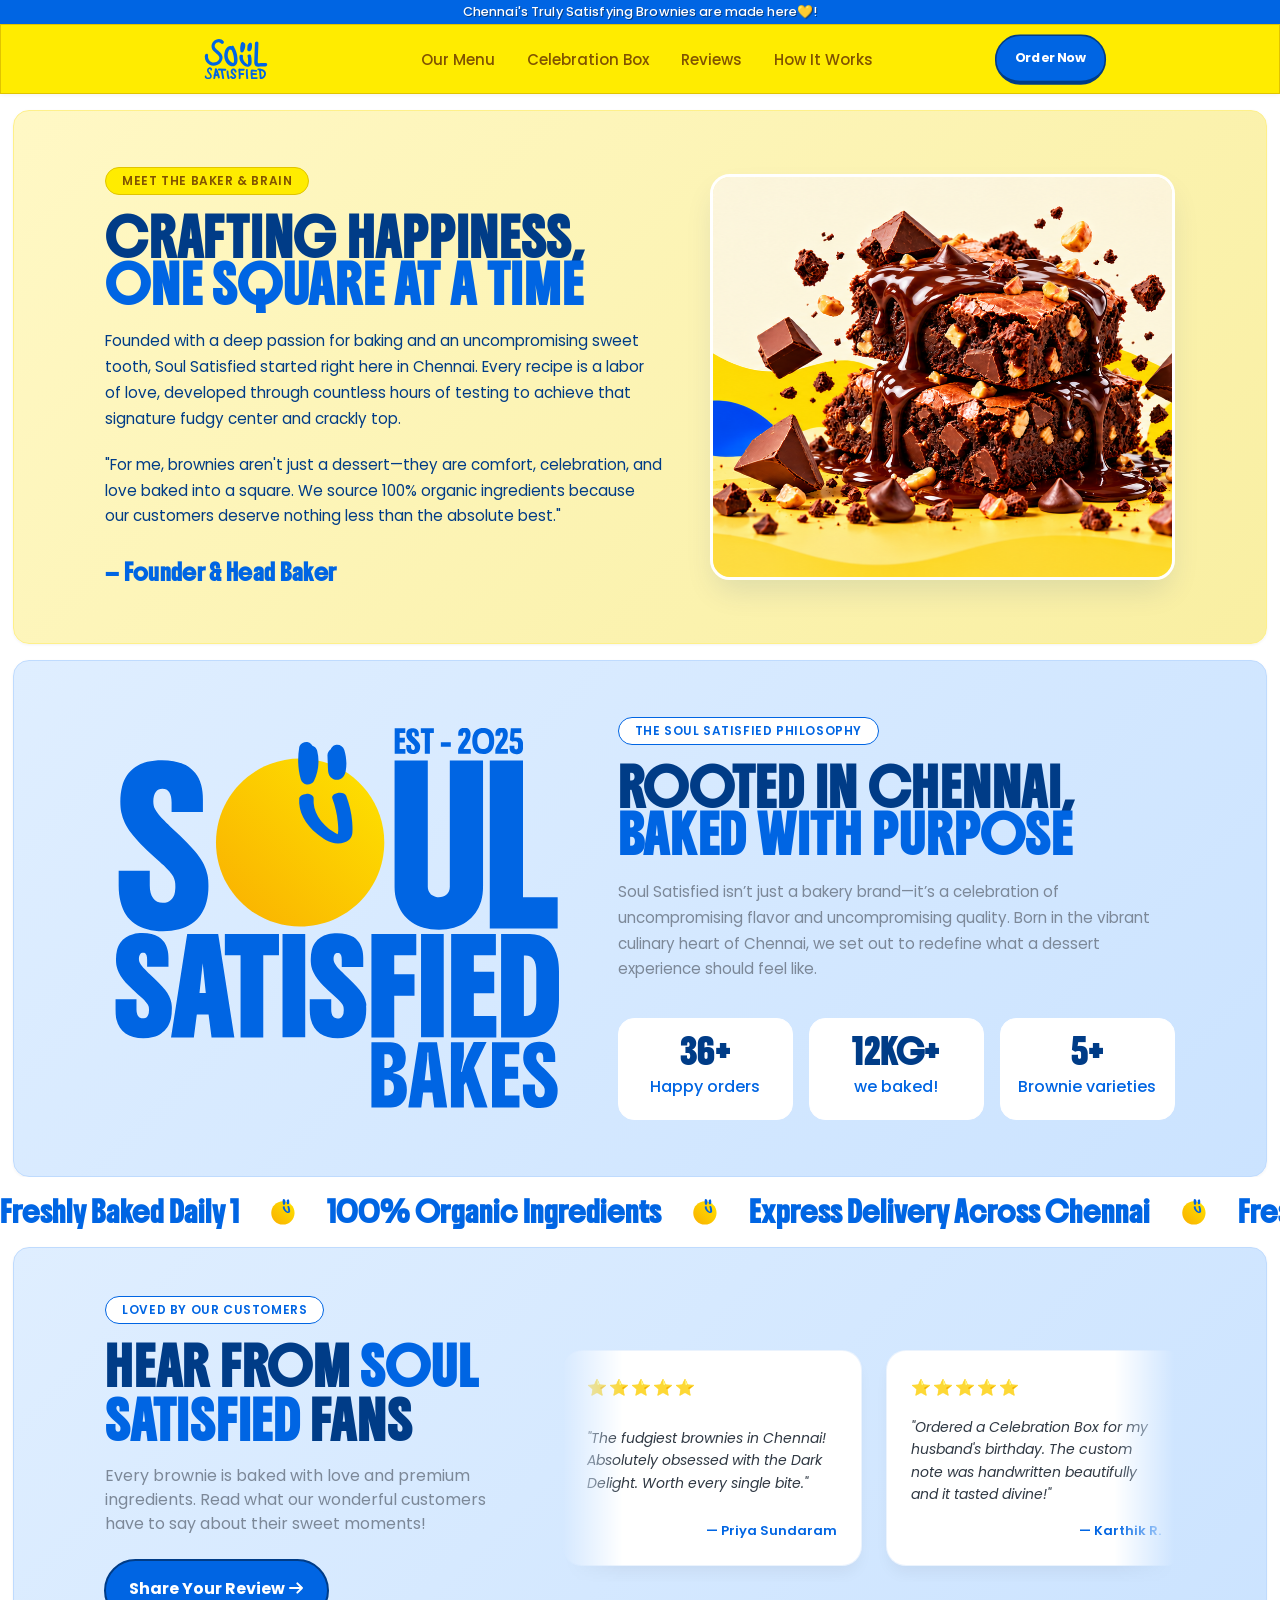
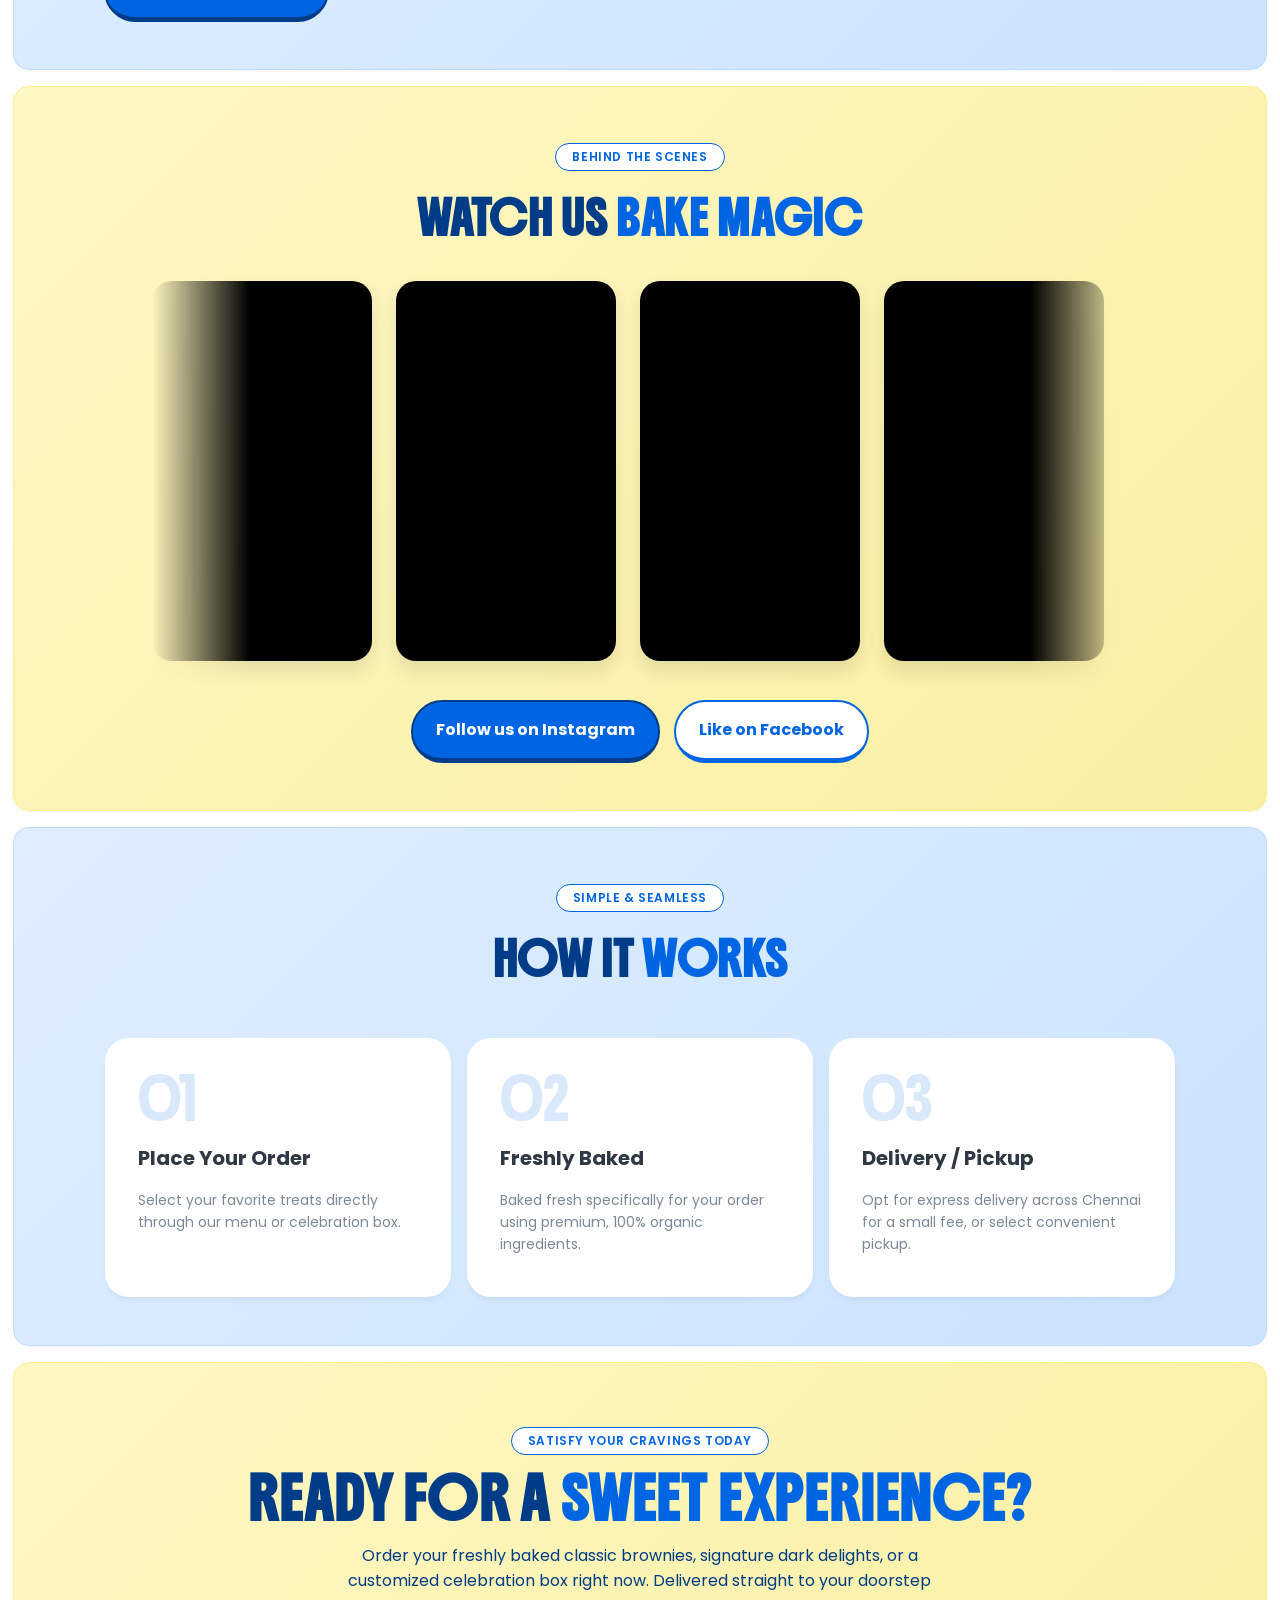
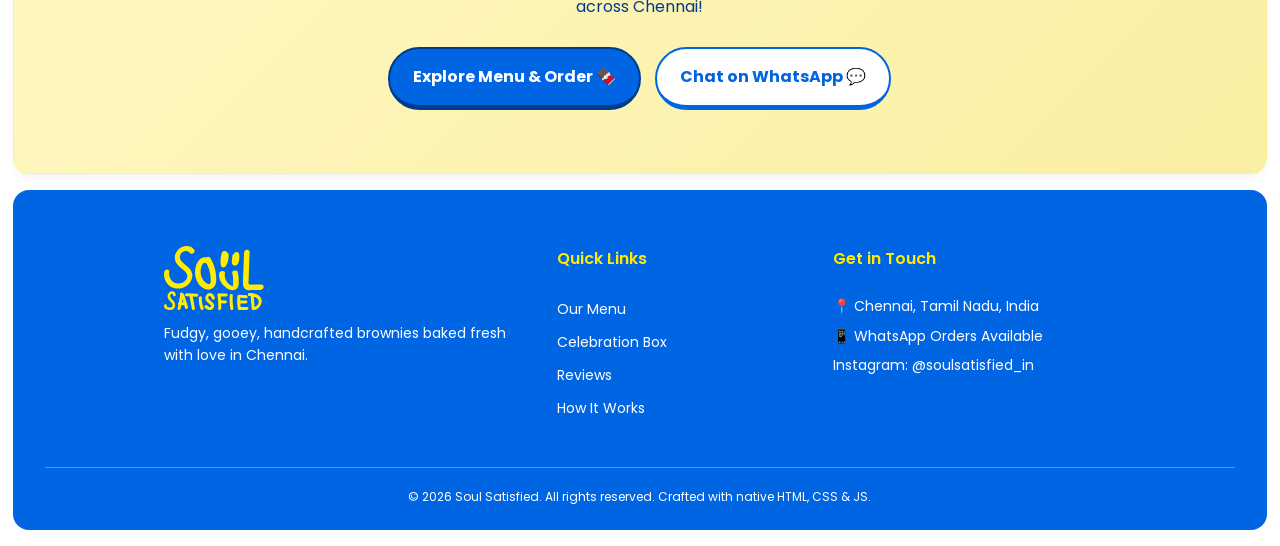
==== about.html @ 82ecdbed "Add files via upload" ====
<!DOCTYPE html>
<html lang="en">
<head>
    <meta charset="UTF-8">
    <meta name="viewport" content="width=device-width, initial-scale=1.0">
    <title>Soulsatisfied - Squares of Happiness</title>
    <!-- Google Fonts: Boldonse & Poppins -->
    <link rel="preconnect" href="https://fonts.googleapis.com">
    <link rel="preconnect" href="https://fonts.gstatic.com" crossorigin>
    <link href="https://fonts.googleapis.com/css2?family=Boldonse&family=Poppins:wght@400;500;600;700&display=swap" rel="stylesheet">
    <!-- Link to Separate CSS Stylesheet -->
    <link rel="stylesheet" href="styles/main.css">
</head>
<body>

    <!-- FIXED SHOUTOUT TOP BAR -->
    <div class="shoutout-bar">
        <p>Chennai's Truly Satisfying Brownies are made here💛!</p>
    </div>

    <!-- STICKY NAVBAR HEADER -->
    <header class="navbar-header">
        <!-- Logo Slot (Empty for your SVG code) -->
        <div class="nav-logo-slot">
            <svg width="183" height="49" viewBox="0 0 183 49" fill="none" xmlns="http://www.w3.org/2000/svg">
            <path d="M59.831 41.051C59.0086 40.2147 58.0761 39.2668 58.155 38.0372C58.1936 37.4443 58.4799 36.7563 59.172 36.6062C59.3163 36.5721 59.4665 36.5708 59.6114 36.6025C59.7564 36.6342 59.8923 36.698 60.009 36.7892C60.1197 36.8815 60.207 36.9986 60.2637 37.1309C60.3205 37.2631 60.3452 37.4069 60.3358 37.5504C60.3205 37.718 60.3559 37.8863 60.4373 38.0337C60.5188 38.1811 60.6426 38.3008 60.7929 38.3775C60.9644 38.4589 61.1539 38.4957 61.3435 38.4845C61.5332 38.4733 61.717 38.4144 61.8777 38.3135C62.0174 38.2268 62.1332 38.1068 62.2146 37.9643C62.296 37.8218 62.3405 37.6613 62.344 37.4974C62.3746 37.0253 62.2845 36.5533 62.0822 36.1254C61.88 35.6976 61.5721 35.3278 61.1875 35.0508C60.8176 34.8025 60.3934 34.6461 59.9504 34.5948C59.5074 34.5436 59.0586 34.5989 58.6415 34.7562C56.6498 35.4443 55.9008 37.5394 56.2074 39.1607C56.4644 40.5276 57.3657 41.4956 58.2376 42.4325C58.5276 42.7436 58.8269 43.0656 59.0949 43.395C59.4436 43.8214 59.9117 44.4783 59.9485 45.2249C59.9723 45.6878 59.8365 46.3521 59.3776 46.6888C58.6708 47.2158 57.496 46.9706 56.9325 46.8535C56.1982 46.6998 55.3299 46.3374 55.4346 45.4939C55.5153 44.8424 55.0454 44.5442 54.5736 44.5442C54.2942 44.5384 54.0225 44.636 53.811 44.8181C53.5994 45.0002 53.4631 45.254 53.4282 45.5305C53.3685 45.9857 53.4259 46.4487 53.5952 46.8757C53.7644 47.3028 54.0398 47.6798 54.3956 47.9715C55.1849 48.6339 56.2312 48.8279 57.0518 48.923C57.3521 48.9596 57.6542 48.9792 57.9568 48.9816C58.626 48.9935 59.2892 48.8546 59.8971 48.5754C60.7235 48.157 61.3622 47.4445 61.6868 46.579C62.2889 45.0254 61.8704 43.3529 60.4845 41.7445C60.288 41.5158 60.0659 41.2907 59.831 41.051Z" fill="#0065E3"/>
            <path d="M71.0396 44.3008C71.0626 44.2277 71.0767 44.1522 71.0818 44.0758C71.0974 43.9017 71.0686 43.7265 70.9979 43.5665C70.9273 43.4065 70.8173 43.267 70.678 43.1608L69.896 40.6887C69.7987 40.3813 69.7124 40.0647 69.6188 39.7445C69.1874 38.233 68.7413 36.6703 67.4913 35.7188C67.3809 35.6427 67.2552 35.5916 67.123 35.5691C66.9907 35.5467 66.8552 35.5534 66.7258 35.5888C66.3791 35.6683 66.0732 35.8706 65.8649 36.1579C65.7386 36.3286 65.6646 36.5322 65.6519 36.7439C65.6392 36.9556 65.6883 37.1665 65.7933 37.351L64.7121 43.1553C64.535 43.2561 64.3846 43.3975 64.2732 43.5677C64.1618 43.738 64.0926 43.9322 64.0714 44.1343C64.0588 44.2863 64.0796 44.4391 64.1322 44.5822C64.1848 44.7254 64.268 44.8554 64.3761 44.9632L63.8346 47.8618C63.8099 47.994 63.8154 48.1302 63.8507 48.26C63.886 48.3899 63.9501 48.5102 64.0384 48.612C64.1374 48.7303 64.2612 48.8257 64.401 48.8914C64.5408 48.9571 64.6933 48.9917 64.8479 48.9926H64.8681C65.1817 48.975 65.4795 48.8496 65.7107 48.6377C65.942 48.4258 66.0925 48.1406 66.1365 47.8306L66.623 45.2469H68.846L69.5086 47.3402C69.6739 47.8599 70.1493 48.2954 70.8413 48.0978C71.1856 47.9829 71.4764 47.7476 71.66 47.4354C71.7343 47.3224 71.7839 47.1951 71.8057 47.0618C71.8275 46.9284 71.821 46.792 71.7867 46.6614L71.0396 44.3008ZM68.1227 42.9577H67.0434L67.4454 40.804L67.5004 40.9869C67.5996 41.3078 67.6993 41.6262 67.7997 41.9421L68.1227 42.9577Z" fill="#0065E3"/>
            <path d="M78.6189 36.4251L70.7347 36.1104C70.4365 36.1065 70.1483 36.218 69.9307 36.4215C69.6729 36.6399 69.5049 36.9455 69.459 37.2797C69.3966 37.8927 69.8408 38.3776 70.4888 38.4014L72.921 38.4984L74.7567 48.2058C74.7816 48.3888 74.8624 48.5597 74.9882 48.6952C75.114 48.8308 75.2787 48.9244 75.4597 48.9634C75.5445 48.9833 75.6314 48.9931 75.7186 48.9926C76.082 48.988 76.4305 48.8476 76.6951 48.5992C76.8384 48.4685 76.9455 48.3032 77.006 48.1192C77.0664 47.9352 77.0782 47.7388 77.0402 47.5489L75.3478 38.5953L78.3766 38.7161C78.6746 38.7185 78.9623 38.6072 79.1806 38.405C79.4374 38.186 79.6046 37.8806 79.6505 37.5468C79.7111 36.9338 79.2687 36.4526 78.6189 36.4251Z" fill="#0065E3"/>
            <path d="M82.3269 39.5542C82.3434 38.9046 81.9194 38.4417 81.3154 38.4417H81.2897C80.9472 38.4603 80.6242 38.6066 80.3848 38.8515C80.1674 39.0501 80.0358 39.3249 80.0176 39.6183C79.9252 42.6306 80.4343 45.6311 81.5155 48.4455C81.566 48.5684 81.6448 48.6777 81.7456 48.7645C81.8464 48.8513 81.9663 48.9132 82.0956 48.9451C82.2048 48.9765 82.3179 48.9925 82.4315 48.9927C82.6497 48.9934 82.8642 48.9373 83.0538 48.8298C83.3235 48.6818 83.5303 48.4413 83.6359 48.153C83.7416 47.8648 83.7389 47.5481 83.6284 47.2616C82.6927 44.8021 82.2505 42.1835 82.3269 39.5542Z" fill="#0065E3"/>
            <path d="M89.2235 41.9715C89.0271 41.8104 88.8325 41.6512 88.6453 41.4884C87.3218 40.3465 86.9565 39.395 87.5274 38.5844C87.6262 38.4374 87.7769 38.3329 87.9496 38.2916C88.1061 38.2653 88.2663 38.2709 88.4206 38.308C88.5748 38.3451 88.72 38.413 88.8472 38.5075C89.4236 38.901 89.7228 39.6347 89.989 40.2825L90.0789 40.5003C90.1379 40.663 90.2452 40.8039 90.3865 40.9043C90.5279 41.0046 90.6966 41.0597 90.8701 41.062C91.0967 41.0569 91.319 40.9995 91.5196 40.8944C91.7202 40.7893 91.8938 40.6394 92.0266 40.4563C92.1542 40.2975 92.2367 40.1074 92.2655 39.9059C92.2942 39.7044 92.2681 39.4989 92.1899 39.3108C91.5658 37.8177 90.681 36.2568 88.8619 36.0171C88.4466 35.96 88.0242 35.9853 87.6188 36.0914C87.2133 36.1976 86.8329 36.3825 86.4994 36.6356C85.734 37.2208 85.2139 38.0686 85.04 39.0144C84.6913 40.8443 85.8404 42.2752 86.8647 43.1609C87.0721 43.3439 87.2869 43.5122 87.4962 43.6787C87.9003 43.9888 88.2841 44.3244 88.6453 44.6833C89.0712 45.1298 89.5411 45.7117 89.3795 46.2607C89.2712 46.6266 88.6765 46.7584 88.3075 46.709C87.5733 46.6102 87.0134 46.0283 86.5141 45.5141L86.3672 45.364C85.8716 44.8608 85.1594 45.0383 84.7151 45.4738C84.3076 45.8691 84.091 46.5223 84.583 47.0219C85.5357 47.9899 86.6701 48.9963 88.2121 48.9963C88.3995 48.9958 88.5867 48.9811 88.7719 48.9524C89.6912 48.8154 90.5215 48.3288 91.0885 47.5946C91.3437 47.2653 91.5273 46.8867 91.6278 46.4829C91.7283 46.079 91.7434 45.6588 91.6723 45.2488C91.4043 43.7611 90.3029 42.8516 89.2235 41.9715Z" fill="#0065E3"/>
            <path d="M100.443 41.5818L97.0582 41.5653C97.0013 40.5808 96.9205 39.6 96.8214 38.6466L100.847 38.6229C101.174 38.6108 101.484 38.4769 101.717 38.2477C101.946 38.041 102.089 37.7564 102.117 37.4499C102.133 37.3073 102.117 37.1631 102.073 37.0269C102.028 36.8906 101.954 36.7655 101.857 36.6599C101.759 36.5542 101.641 36.4705 101.508 36.4142C101.376 36.358 101.233 36.3305 101.089 36.3337L96.4121 36.3593C96.1275 36.019 95.5897 35.9531 95.0812 36.2001C94.8329 36.3086 94.6262 36.4938 94.4916 36.7284C94.3571 36.9631 94.3019 37.2346 94.3341 37.503C94.7903 40.9415 94.9591 44.4119 94.8389 47.8783C94.8169 48.5169 95.2501 48.9927 95.8504 48.9927H95.8742C96.2131 48.9724 96.5326 48.8284 96.7719 48.5883C96.9886 48.3871 97.12 48.1108 97.139 47.8161C97.1849 46.5041 97.1922 45.1738 97.161 43.8581L100.21 43.8727C100.532 43.8625 100.839 43.7319 101.069 43.5068C101.301 43.2988 101.447 43.0115 101.477 42.7016C101.494 42.5581 101.479 42.4126 101.435 42.2751C101.39 42.1376 101.316 42.0114 101.218 41.905C101.12 41.7987 101 41.7147 100.866 41.6589C100.732 41.6031 100.588 41.5768 100.443 41.5818Z" fill="#0065E3"/>
            <path d="M105.948 37.7535C106 37.0033 105.425 36.6446 104.829 36.6758C104.525 36.6825 104.235 36.8026 104.015 37.0123C103.796 37.222 103.664 37.5061 103.644 37.8084C103.404 41.2786 103.564 44.7649 104.124 48.1984C104.148 48.426 104.26 48.6355 104.435 48.7833C104.61 48.9312 104.836 49.0061 105.065 48.9926C105.189 48.9922 105.313 48.975 105.432 48.9413C106.007 48.784 106.534 48.2515 106.411 47.5452C105.88 44.3098 105.725 41.0243 105.948 37.7535Z" fill="#0065E3"/>
            <path d="M116.933 46.5864H116.909L112.052 46.6888C111.907 45.7739 111.8 44.837 111.736 43.9074L115.885 43.9953H115.905C116.218 43.9755 116.515 43.8474 116.744 43.633C116.973 43.4185 117.12 43.1312 117.159 42.8205C117.173 42.6778 117.157 42.5336 117.112 42.3975C117.066 42.2614 116.992 42.1364 116.895 42.0309C116.797 41.9254 116.678 41.8417 116.546 41.7854C116.414 41.7291 116.271 41.7015 116.127 41.7043L111.652 41.6091C111.652 40.9504 111.668 40.2916 111.705 39.6493L116.057 40.0336C116.206 40.0387 116.353 40.0143 116.492 39.9619C116.631 39.9094 116.757 39.8299 116.865 39.728C117.129 39.5107 117.298 39.1998 117.337 38.8607C117.373 38.2312 116.981 37.803 116.312 37.7444L111.018 37.276C110.793 37.2656 110.571 37.33 110.387 37.459C110.143 37.5224 109.924 37.6605 109.763 37.8537C109.601 38.047 109.504 38.2858 109.486 38.5368C109.186 41.7541 109.327 44.9972 109.906 48.1765C109.942 48.4099 110.066 48.6209 110.252 48.7664C110.439 48.9119 110.674 48.9811 110.91 48.9597C111.001 48.986 111.096 48.9995 111.191 48.9999H111.211L116.678 48.8847C117.009 48.8679 117.323 48.729 117.557 48.4949C117.782 48.2917 117.921 48.0112 117.946 47.7099C117.962 47.568 117.948 47.4244 117.904 47.2884C117.861 47.1525 117.789 47.0273 117.693 46.9211C117.597 46.8149 117.48 46.7302 117.349 46.6725C117.218 46.6148 117.076 46.5854 116.933 46.5864Z" fill="#0065E3"/>
            <path d="M127.796 40.513C127.04 38.2586 125.105 36.9155 121.709 36.2897C121.57 36.1221 121.385 35.9983 121.176 35.9334C120.968 35.8684 120.745 35.8651 120.534 35.9237C120.428 35.9556 120.326 36.0011 120.232 36.0591C119.796 36.0061 119.328 35.9585 118.807 35.9127C118.666 35.9055 118.526 35.9262 118.393 35.9736C118.26 36.0211 118.138 36.0943 118.034 36.189C117.759 36.4128 117.578 36.7315 117.528 37.082C117.456 37.7865 117.99 38.1525 118.552 38.2019C118.91 38.2348 119.286 38.2678 119.664 38.308L120.459 48.1619C120.471 48.2924 120.513 48.4185 120.582 48.5297C120.652 48.641 120.747 48.7344 120.859 48.8023C121.046 48.9224 121.265 48.986 121.487 48.9853C121.591 48.9861 121.695 48.9719 121.795 48.9432C121.844 48.9289 121.892 48.9112 121.939 48.8901C122.138 48.9351 122.345 48.9351 122.544 48.8901C123.463 48.6945 124.333 48.3158 125.101 47.7769C125.87 47.2379 126.521 46.5498 127.016 45.7537C128.072 44.0886 128.354 42.1709 127.796 40.513ZM125.364 44.2917C124.793 45.3676 123.827 46.1815 122.667 46.5626L122.034 38.7124C123.809 39.1717 124.942 39.9933 125.494 41.1974C125.714 41.6881 125.817 42.2229 125.794 42.7598C125.771 43.2967 125.624 43.821 125.364 44.2917Z" fill="#0065E3"/>
            <path d="M72.1977 16.4503C70.988 15.2536 69.6003 14.2545 68.3282 13.1255C67.7018 12.5831 67.1221 11.9894 66.5953 11.3505C66.2297 10.8579 65.9258 10.3227 65.6903 9.75667C65.1194 7.92681 65.9216 5.73097 67.7095 4.53972C68.5872 3.93975 69.6638 3.70199 70.7136 3.87633C71.7633 4.05068 72.7044 4.62357 73.3395 5.47479C73.9269 6.26529 75.3257 6.1189 76.093 5.41623C76.4816 5.08258 76.7269 4.61305 76.7785 4.10442C76.83 3.59579 76.6839 3.08682 76.3702 2.68241C73.4772 -1.21338 67.1368 -0.761398 63.7041 3.36129C60.534 7.17107 61.3178 11.7549 64.1061 14.7577C65.2075 15.9489 66.5274 16.9279 67.7683 17.9746C69.0092 19.0213 70.1987 20.0954 70.8136 21.4093C71.0931 21.9456 71.2266 22.5456 71.201 23.1495C71.19 24.165 70.7604 25.1898 70.1198 26.048C68.7173 27.9254 66.3769 28.736 64.2457 28.6958C59.7593 28.6098 56.7195 24.2529 57.4537 19.9252C57.6373 18.8804 56.7066 18.0112 55.7062 18.0332C54.5956 18.0569 53.742 18.9591 53.5658 20.0076C52.7636 24.7652 55.2307 29.4625 59.2912 31.4497C63.6968 33.6071 69.938 32.5202 73.2826 27.9291C74.7805 25.876 75.4689 23.2318 74.9163 20.9609C74.474 19.1805 73.4552 17.6965 72.1977 16.4503Z" fill="#0065E3"/>
            <path d="M88.9189 9.31018C88.7675 9.05678 88.5633 8.83876 88.3201 8.67088C88.0768 8.503 87.8002 8.38918 87.509 8.33713C87.2178 8.28508 86.9188 8.296 86.6322 8.36917C86.3456 8.44234 86.0781 8.57604 85.8478 8.76122C84.3977 8.37146 82.7382 8.71364 81.3156 9.78594C79.5111 11.1437 78.4354 13.3231 77.8278 15.3652C76.6677 19.2079 76.9265 23.2062 78.4777 26.5841C79.9756 29.8449 83.1035 33.2192 87.0777 33.3546C89.5302 33.4388 91.7348 31.8907 92.7003 29.5558C93.5576 27.4917 93.3906 25.1641 93.2694 23.0946C92.991 18.2107 91.4957 13.4731 88.9189 9.31018ZM88.4508 28.9044C87.7716 29.5522 86.4316 28.8111 85.8699 28.4689C84.8547 27.8276 83.9804 26.9879 83.2999 26.0004C81.9393 23.9961 81.2705 21.6047 81.3945 19.1878C81.4583 17.7158 81.7931 16.2681 82.3821 14.9169C82.6501 14.2984 82.9971 13.561 83.5514 13.1181C83.7073 12.9751 83.8966 12.8732 84.1021 12.8217C84.1737 12.8071 84.4087 12.8949 84.2857 12.7833C84.5188 12.9962 84.7959 13.1558 85.0975 13.2506C85.3991 13.3454 85.7179 13.3733 86.0314 13.3322C87.1919 15.5299 88.0284 17.8829 88.515 20.3187C88.8261 21.8438 89.006 23.3926 89.0529 24.9482C89.0768 25.9363 89.3411 28.0553 88.4508 28.9044Z" fill="#0065E3"/>
            <path d="M127.734 29.3619L123.042 29.4369C121.689 29.457 120.066 29.7205 118.767 29.4827C118.056 29.3527 118.053 28.5677 118.033 27.8687C118.007 26.5677 118.126 25.2264 118.174 23.9162L118.864 5.02466C118.906 3.881 118.152 2.91849 116.944 2.9441C115.843 2.96789 114.631 3.96517 114.589 5.11433C114.329 12.2508 114.071 19.3873 113.814 26.5238C113.71 29.3729 113.814 32.7453 116.995 33.5669C118.537 33.9622 120.375 33.7225 121.999 33.6968L127.303 33.6127C130.052 33.5706 130.487 29.3125 127.734 29.3619Z" fill="#0065E3"/>
            <path d="M109.726 19.6818C109.306 18.035 105.113 18.8273 105.532 20.4669C106.118 22.731 106.378 25.0667 106.304 27.4039C106.268 28.478 106.266 29.5997 105.983 30.6702C105.983 30.6995 105.88 30.8843 105.816 31.016C105.537 30.8331 105.102 30.6501 104.852 30.4671C100.95 27.8229 99.2737 24.0991 100.032 20.3607C100.177 19.6507 99.1324 19.0688 98.0292 19.0908C96.8121 19.1164 95.9016 19.7386 95.7566 20.4522C94.993 24.2144 96.4542 28.0315 99.8116 30.9685C101.455 32.4067 104.138 34.6904 107.654 33.4113C109.335 32.8002 110.018 31.662 110.258 30.5805C110.499 29.4991 110.543 28.3938 110.58 27.3142C110.658 24.7427 110.37 22.1731 109.726 19.6818ZM105.733 31.1752V31.1862C105.671 31.1917 105.678 31.1807 105.733 31.1752Z" fill="#0065E3"/>
            <path d="M106.791 5.97065C106.94 5.63346 107.164 5.3339 107.445 5.0939C107.725 4.85391 108.056 4.67955 108.413 4.58361C109.605 4.32011 110.638 4.93129 110.855 6.06764C111.094 7.3666 111.136 8.69407 110.98 10.0055C110.878 10.7737 110.72 11.5333 110.506 12.2782C110.324 13.0442 109.918 13.7391 109.339 14.2746C108.237 15.2572 106.615 15.1694 105.794 14.1977C105.177 13.4658 105.218 12.5143 105.3 11.5572C105.414 10.28 105.527 8.99908 105.638 7.71452C105.699 7.03747 106.174 6.36956 106.791 5.97065Z" fill="#0065E3"/>
            <path d="M97.5537 5.31191C97.6951 4.81785 98.2439 4.28353 98.69 4.04016C99.1801 3.77483 99.8667 3.66137 100.359 3.82606C100.619 3.90269 100.858 4.03742 101.059 4.22005C101.259 4.40267 101.415 4.62838 101.515 4.88006C101.839 4.97232 102.128 5.15754 102.347 5.41264C102.567 5.66774 102.705 5.98145 102.747 6.31468C103.114 9.3669 102.371 12.4832 100.693 15.3176C100.245 16.0752 99.1985 16.4357 98.444 16.3314C98.0491 16.2853 97.6802 16.1115 97.3937 15.8365C97.1073 15.5615 96.9191 15.2006 96.858 14.8089C96.3606 11.7 96.6396 8.48856 97.5537 5.31191Z" fill="#0065E3"/>
            </svg>

        </div>

        <!-- Nav Links -->
        <nav class="nav-links">
            <a href="#products">Our Menu</a>
            <a href="#celebration">Celebration Box</a>
            <a href="#reviews">Reviews</a>
            <a href="#process">How It Works</a>
        </nav>

        <!-- Nav CTA Button -->
        <div class="nav-action">
            <a href="#products" class="btn-primary nav-cta-btn">
                Order Now
            </a>
        </div>
    </header>

    <!-- OUTER CONTAINER 100% WIDTH -->
    <div class="page-container">

        <!-- <div class="dummy-section">

        </div> -->

        <!-- FOUNDER SECTION -->
        <section class="founder-section">
            <div class="founder-container">
                
                <!-- Left Column: Founder Description & Story -->
                <div class="founder-content">
                    <div class="badge-yellow">
                        MEET THE BAKER & BRAIN
                    </div>
                    <h2 class="founder-title">
                        CRAFTING HAPPINESS, <span>ONE SQUARE AT A TIME</span>
                    </h2>
                    <p class="founder-text">
                        Founded with a deep passion for baking and an uncompromising sweet tooth, Soul Satisfied started right here in Chennai. Every recipe is a labor of love, developed through countless hours of testing to achieve that signature fudgy center and crackly top.
                    </p>
                    <p class="founder-text">
                        "For me, brownies aren't just a dessert—they are comfort, celebration, and love baked into a square. We source 100% organic ingredients because our customers deserve nothing less than the absolute best."
                    </p>
                    <div class="founder-signature">
                        <h4>— Founder & Head Baker</h4>
                    </div>
                </div>

                <!-- Right Column: Founder Image Slot -->
                <div class="founder-image-wrapper">
                    <img src="./assets/slide1.png" alt="Founder of Soul Satisfied" class="founder-img">
                </div>

            </div>
        </section>


        <!-- ABOUT THE BRAND SECTION -->
        <section class="brand-story-section">
            <div class="brand-story-container">
                
                <!-- Left Column: Custom SVG Image Slot -->
                <div class="brand-image-slot">
                    <svg width="934" height="800" viewBox="0 0 934 800" fill="none" xmlns="http://www.w3.org/2000/svg">
                    <g clip-path="url(#clip0_267_270)">
                    <path d="M389.031 417.918C486.868 417.918 566.181 338.741 566.181 241.071C566.181 143.401 486.868 64.2236 389.031 64.2236C291.194 64.2236 211.881 143.401 211.881 241.071C211.881 338.741 291.194 417.918 389.031 417.918Z" fill="url(#paint0_linear_267_270)"/>
                    <path d="M485.997 142.874C481.568 131.239 452.432 136.824 456.861 148.458C462.921 164.747 466.883 181.036 468.282 197.789C468.981 205.468 469.914 213.38 468.748 221.059C468.748 221.292 468.282 222.688 467.816 223.618C465.718 222.222 462.455 221.059 460.59 219.663C430.521 200.814 415.37 174.287 417.468 147.76C417.934 142.641 410.009 138.453 402.084 138.685C393.459 138.918 387.632 143.339 387.166 148.458C385.068 175.218 398.821 202.443 425.16 223.153C437.98 233.392 459.191 249.68 482.967 240.605C494.388 236.184 498.351 228.272 499.05 220.361C499.749 212.682 499.05 204.77 498.584 197.091C497.185 178.941 492.757 160.791 485.997 142.874ZM467.816 224.782C467.583 224.782 467.583 224.782 467.816 224.782C467.35 224.782 467.35 224.782 467.816 224.782Z" fill="#0065E3"/>
                    <path d="M453.131 45.3753C454.763 40.7214 458.492 36.533 463.387 35.6022C471.545 33.7406 479.47 38.1618 482.034 46.0734C484.831 55.1484 486.23 64.6889 486.463 73.9966C486.463 79.3486 485.997 84.7005 485.065 90.0525C484.365 95.4044 482.501 100.291 478.538 104.247C471.545 111.228 459.891 110.529 453.364 103.781C448.236 98.6621 447.77 91.914 447.537 84.9332C447.304 75.8582 446.837 66.7831 446.604 57.7081C446.371 53.0542 449.168 48.1676 453.131 45.3753Z" fill="#0065E3"/>
                    <path d="M387.166 40.7214C387.632 37.231 391.128 33.5079 394.159 31.6464C397.422 29.7848 402.084 28.8541 405.813 30.0175C410.242 31.4137 413.272 34.206 414.904 37.4637C419.566 38.8599 423.528 42.583 424.927 47.7022C430.288 69.3427 427.724 91.6813 418.167 111.693C415.603 117.045 408.61 119.605 403.016 118.906C397.189 118.208 392.061 113.787 390.429 107.97C384.136 86.0967 383.436 63.2927 387.166 40.7214Z" fill="#0065E3"/>
                    <path d="M118.411 177.545V156.835C118.411 137.755 111.884 127.981 99.0641 127.981C93.2367 127.981 88.3418 130.308 85.0785 134.73C81.8152 139.383 79.9505 145.899 79.9505 154.276C79.9505 156.835 80.1836 159.628 80.6498 162.653C81.116 165.678 82.2814 168.703 84.3792 172.193C86.0109 175.218 88.3418 178.709 91.6051 182.664C94.8684 186.62 98.831 191.041 103.493 195.463C105.824 198.022 108.621 200.815 111.418 203.374C114.215 206.399 117.478 209.424 120.975 212.682C131.697 222.455 141.487 231.763 150.577 241.07C159.668 250.378 166.894 258.522 172.721 265.736C178.548 273.182 182.977 280.396 186.474 287.376C189.737 294.357 192.301 301.338 193.933 308.784C194.632 312.507 195.331 316.463 195.564 320.419C195.797 324.375 196.03 328.563 196.03 332.984C196.03 344.852 194.632 355.788 192.068 365.794C189.504 375.8 185.541 384.642 180.18 392.554C175.285 400 168.759 406.516 160.6 411.867C152.675 417.219 143.818 421.175 134.261 423.502C123.772 426.294 112.35 427.691 100.463 427.691C75.9879 427.691 56.1751 422.339 41.0241 411.867C25.8731 401.629 15.8502 386.271 10.9552 365.794C8.39123 355.788 6.99268 344.619 6.99268 331.588V300.407H72.4916V331.821C72.4916 343.223 74.8225 352.298 79.7174 358.581C84.1462 364.863 90.9058 368.121 99.9964 368.121C103.26 368.121 106.29 367.656 109.32 366.725C112.35 365.794 114.681 364.398 116.779 362.304C118.644 360.442 120.275 358.348 121.907 355.556C123.539 352.996 124.704 349.506 125.403 345.55C125.637 343.688 125.87 341.827 126.103 339.732C126.336 337.638 126.336 335.544 126.336 333.45C126.336 329.261 126.103 325.771 125.403 322.513C124.704 319.488 123.539 316.23 121.907 312.507C119.809 309.017 117.245 305.294 113.749 301.571C110.252 297.848 106.29 293.659 101.628 289.005C99.064 286.678 96.2669 284.119 93.2367 281.326C90.2066 278.534 86.9433 275.509 83.2138 272.484C72.0254 262.478 62.4686 253.636 54.3104 245.259C46.1521 237.115 39.1594 228.97 33.3321 221.292C27.5048 213.845 23.076 206.399 19.8127 199.418C16.5495 192.438 14.2185 185.224 12.5869 177.778C11.8876 174.287 11.1883 170.564 10.9552 166.609C10.7221 162.653 10.4891 158.697 10.4891 154.509C10.4891 143.572 11.6545 133.566 13.9854 124.026C16.3164 114.718 19.8127 106.341 24.9408 99.1275C34.7306 85.1659 48.7162 75.8581 67.1304 71.2043C76.221 68.8773 86.7102 67.7139 98.3648 67.7139C120.509 67.7139 138.923 72.135 153.141 80.9774C157.803 84.0024 162.931 88.6563 168.292 94.939C173.654 101.222 177.849 109.831 180.879 120.768C183.21 129.61 184.376 139.616 184.376 150.553V176.614H118.411V177.545Z" fill="#0065E3"/>
                    <path d="M587.858 334.613V68.4119H657.786V334.38C657.786 339.5 659.417 343.921 662.448 347.644C663.613 349.506 665.245 350.902 667.11 352.298C668.974 353.694 671.305 354.625 673.869 355.09C676.2 355.788 678.531 356.254 681.095 356.254C687.389 356.254 692.75 354.392 697.411 350.436C701.84 346.481 704.171 341.129 704.171 334.148V68.4119H774.099V334.38C774.099 356.486 768.738 374.869 758.015 389.529C752.421 396.975 746.128 403.258 738.669 408.377C731.443 413.496 722.818 417.452 712.795 420.477C703.239 423.269 692.75 424.666 681.328 424.666C669.207 424.666 658.485 423.269 649.161 420.477C639.838 417.685 631.446 413.729 623.987 408.842C608.603 398.371 598.114 383.711 592.52 364.863C589.257 355.556 587.858 345.317 587.858 334.613Z" fill="#0065E3"/>
                    <path d="M788.317 421.873V68.4119H858.245V356.486H931.203V421.873H788.317Z" fill="#0065E3"/>
                    <path d="M118.877 585.69C118.644 583.363 118.411 580.803 117.945 578.243C117.012 573.589 115.381 569.168 113.283 564.747C111.185 560.326 108.388 555.905 104.658 551.251C101.162 546.83 96.7332 541.943 91.139 536.359C85.7779 530.774 79.7175 524.957 73.1909 519.139C71.0931 517.278 69.2284 515.649 67.5967 513.555C65.9651 511.926 64.3334 510.297 62.7018 508.668C59.9047 506.108 57.5738 503.549 55.9421 501.222C54.0774 498.895 52.9119 497.033 51.9795 495.172C51.0472 493.543 50.3479 491.914 50.1148 490.518C49.8817 488.889 49.6486 487.493 49.6486 486.097C49.6486 481.676 50.581 478.418 52.2126 476.091C53.6112 474.229 55.4759 473.299 58.273 473.299C60.604 473.299 66.8974 473.299 66.8974 487.493V502.851H111.884V484.235C111.884 477.487 111.185 471.204 109.553 465.62C107.689 458.639 104.891 453.054 101.395 449.098C97.8987 445.143 94.6354 442.118 91.6052 440.023C82.5146 434.439 71.0931 431.646 57.1076 431.646C49.8817 431.646 43.3551 432.345 37.5278 433.973C25.8732 436.998 16.7826 443.048 10.4891 451.891C7.22586 456.545 4.89493 461.897 3.49638 467.714C2.09783 473.531 1.39855 480.047 1.39855 486.562C1.39855 489.122 1.39855 491.681 1.63164 494.008C1.86474 496.568 2.09783 498.895 2.56401 501.222C3.49638 505.876 5.12803 510.297 7.22586 514.718C9.32368 519.139 12.1208 523.793 15.6172 528.214C19.1136 532.868 23.5423 537.755 28.4372 542.874C33.3322 547.761 39.3926 553.345 45.9191 559.395L56.8745 569.168C59.6716 571.961 62.0025 574.288 64.1003 576.615C65.9651 578.709 67.5967 580.803 68.5291 582.432C69.4614 584.293 70.1607 586.155 70.3938 587.551C70.6269 589.18 70.86 591.274 70.86 593.368C70.86 594.532 70.86 595.695 70.6269 596.859C70.6269 598.022 70.3938 599.186 70.3938 600.117C69.9276 602.211 69.4614 603.84 68.5291 605.236C67.5967 606.632 66.8974 607.795 65.9651 608.726C65.0327 609.657 64.1003 610.122 62.7018 610.588C61.0701 611.053 59.6716 611.286 58.0399 611.286C53.6112 611.286 50.3479 609.89 48.2501 606.865C45.9191 603.607 44.5206 598.72 44.5206 592.67V570.797H0V592.438C0 600.349 0.699276 607.563 2.33092 613.613C5.36112 626.411 11.8877 636.417 21.4445 642.932C31.0013 649.448 43.5882 652.938 58.7392 652.938C66.1982 652.938 73.1909 652.007 79.7175 650.378C85.7779 648.982 91.3721 646.423 96.5001 642.932C101.628 639.442 105.824 635.253 109.087 630.599C112.35 625.713 114.914 619.896 116.546 613.613C118.178 607.33 118.877 600.582 118.877 593.136C119.11 590.809 119.11 588.249 118.877 585.69Z" fill="#0065E3"/>
                    <path d="M151.277 433.508L117.245 651.542H165.262L171.556 602.909H196.264L202.557 651.542H250.574L216.543 433.741H151.277V433.508ZM190.436 557.766H177.15L183.91 495.404L190.436 557.766Z" fill="#0065E3"/>
                    <path d="M230.528 478.651H263.627V651.542H311.411V478.651H344.51V433.508H230.528V478.651Z" fill="#0065E3"/>
                    <path d="M399.753 433.508H351.969V651.309H399.753V433.508Z" fill="#0065E3"/>
                    <path d="M527.721 578.476C526.788 573.822 525.157 569.401 523.059 564.98C520.961 560.559 518.164 556.137 514.434 551.484C510.938 547.062 506.509 542.176 500.915 536.591C495.554 531.007 489.493 525.189 482.967 519.372C480.869 517.51 479.004 515.881 477.373 513.787C475.741 512.158 474.109 510.53 472.478 508.901C469.681 506.341 467.35 503.781 465.718 501.454C463.853 499.128 462.688 497.266 461.756 495.404C460.823 493.776 460.124 492.147 459.891 490.751C459.658 489.122 459.425 487.726 459.425 486.329C459.425 481.908 460.357 478.651 461.989 476.324C463.387 474.462 465.252 473.531 468.049 473.531C470.38 473.531 476.673 473.531 476.673 487.726V503.083H521.893V484.468C521.893 477.72 521.194 471.437 519.562 465.852C517.698 458.872 514.9 453.287 511.404 449.331C507.908 445.375 504.644 442.35 501.614 440.256C492.524 434.671 481.102 431.879 467.117 431.879C459.891 431.879 453.364 432.577 447.537 434.206C435.882 437.231 426.792 443.281 420.498 452.123C417.235 456.777 414.904 462.129 413.505 467.947C412.107 473.764 411.408 480.279 411.408 486.795C411.408 489.354 411.408 491.914 411.641 494.241C411.874 496.801 412.107 499.128 412.573 501.454C413.505 506.108 415.137 510.53 417.235 514.951C419.333 519.372 422.13 524.026 425.626 528.447C429.123 533.101 433.551 537.987 438.446 543.107C443.341 547.993 449.402 553.578 455.928 559.628L466.884 569.401C469.681 572.193 472.012 574.52 474.109 576.847C475.974 578.941 477.606 581.036 478.538 582.664C479.471 584.526 480.17 586.388 480.403 587.784C480.636 589.413 480.869 591.507 480.869 593.601C480.869 594.765 480.869 595.928 480.636 597.091C480.636 598.255 480.403 599.418 480.403 600.349C479.937 602.443 479.471 604.072 478.538 605.468C477.606 606.865 476.906 608.028 475.974 608.959C475.042 609.89 474.109 610.355 472.711 610.82C471.079 611.286 469.681 611.518 468.049 611.518C463.62 611.518 460.357 610.122 458.259 607.097C455.928 603.84 454.53 598.953 454.53 592.903V571.03H409.31V592.67C409.31 600.582 410.009 607.795 411.641 613.845C414.671 626.644 421.198 636.649 430.754 643.165C440.311 649.68 452.898 653.171 468.049 653.171C475.508 653.171 482.501 652.24 489.027 650.611C495.088 649.215 500.682 646.655 505.81 643.165C510.938 639.674 515.134 635.486 518.397 630.832C521.66 625.945 524.224 620.128 525.856 613.845C527.487 607.563 528.187 600.815 528.187 593.368C528.187 590.576 528.187 588.016 527.954 585.689C528.653 583.363 528.42 580.803 527.721 578.476Z" fill="#0065E3"/>
                    <path d="M539.142 651.542H587.159V563.584H629.815V518.441H587.159V478.651H633.544V433.508H539.142V651.542Z" fill="#0065E3"/>
                    <path d="M691.351 433.508H643.567V651.309H691.351V433.508Z" fill="#0065E3"/>
                    <path d="M754.752 558.232H797.641V513.322H754.752V478.651H801.138V433.508H706.968V651.542H802.07V606.399H754.752V558.232Z" fill="#0065E3"/>
                    <path d="M931.436 485.399C929.804 477.72 927.24 470.506 923.744 463.758C920.247 457.01 916.052 451.425 910.924 447.004C900.435 437.929 887.615 433.508 872.231 433.508H812.093V651.542H872.231C880.156 651.542 887.148 650.378 893.675 648.051C900.202 645.724 906.262 642.234 911.157 638.046C916.052 633.624 920.247 628.272 923.744 621.757C927.24 615.474 929.804 608.261 931.436 600.117C933.068 592.205 934 583.13 934 572.891V512.624C934 502.851 933.068 493.776 931.436 485.399ZM886.216 512.391V572.659C886.216 595.463 878.524 606.399 862.907 606.399H860.11V478.883H863.14C878.524 478.651 886.216 489.82 886.216 512.391Z" fill="#0065E3"/>
                    <path d="M610.701 54.2175H588.091V0.465332H610.468V10.4712H598.58V20.7097H609.536V30.7155H598.58V44.4444H610.701V54.2175Z" fill="#0065E3"/>
                    <path d="M630.281 16.5214V13.4964C630.281 10.4714 629.349 9.07521 627.251 9.07521C626.318 9.07521 625.619 9.3079 625.153 10.006C624.687 10.7041 624.454 11.6348 624.454 13.031C624.454 13.4964 624.454 13.9618 624.454 14.1945C624.454 14.6598 624.687 15.1252 624.92 15.5906C625.153 16.056 625.619 16.5214 626.085 17.2195C626.551 17.9176 627.251 18.3829 627.95 19.081C628.416 19.5464 628.649 19.7791 629.115 20.2445C629.582 20.7099 630.048 21.1753 630.514 21.6407C632.146 23.0368 633.544 24.6657 634.943 26.0618C636.341 27.458 637.507 28.6215 638.206 29.7849C639.138 30.9484 639.838 32.1119 640.304 33.0426C640.77 34.2061 641.236 35.1369 641.469 36.3003C641.702 36.7657 641.702 37.4638 641.702 38.1619C641.702 38.86 641.702 39.3254 641.702 40.0234C641.702 41.885 641.469 43.5138 641.003 45.1427C640.537 46.7715 640.071 47.935 639.138 49.3312C638.439 50.4946 637.507 51.4254 636.108 52.3562C634.943 53.287 633.544 53.7523 632.146 54.2177C630.514 54.6831 628.882 54.9158 627.018 54.9158C623.288 54.9158 620.258 54.2177 617.927 52.5889C615.596 50.96 614.198 48.6331 613.265 45.6081C612.799 44.2119 612.566 42.3504 612.566 40.4888V35.8349H622.589V40.7215C622.589 42.5831 623.055 43.7465 623.754 44.91C624.454 45.8408 625.386 46.3062 626.785 46.3062C627.251 46.3062 627.717 46.3062 628.183 46.0735C628.649 45.8408 629.115 45.6081 629.349 45.3754C629.582 45.1427 629.815 44.6773 630.048 44.4446C630.281 43.9792 630.514 43.5138 630.514 42.8158C630.514 42.5831 630.514 42.3504 630.514 41.885C630.514 41.6523 630.514 41.1869 630.514 40.9542C630.514 40.2561 630.514 39.7907 630.281 39.3254C630.281 38.86 630.048 38.3946 629.815 37.6965C629.582 37.2311 629.116 36.533 628.649 36.0676C628.183 35.6023 627.484 34.9042 626.785 34.2061C626.318 33.7407 625.852 33.508 625.386 33.0426C624.92 32.5772 624.454 32.1119 623.754 31.6465C622.123 30.2503 620.491 28.8541 619.326 27.458C618.16 26.2945 616.995 24.8984 616.062 23.7349C615.13 22.5714 614.431 21.408 613.964 20.4772C613.498 19.3137 613.032 18.3829 612.799 17.2195C612.566 16.7541 612.566 16.056 612.566 15.5906C612.566 14.8925 612.566 14.4272 612.566 13.7291C612.566 12.1002 612.799 10.4714 613.032 9.07521C613.265 7.67905 613.965 6.28288 614.664 5.35211C616.062 3.25787 618.393 1.86171 621.19 1.16363C622.589 0.698242 624.221 0.698242 625.852 0.698242C629.349 0.698242 631.913 1.39632 634.244 2.79248C634.943 3.25787 635.642 3.95595 636.574 4.88672C637.507 5.8175 637.973 7.21366 638.439 8.84251C638.905 10.2387 638.905 11.6348 638.905 13.2637V17.2195H630.281V16.5214Z" fill="#0065E3"/>
                    <path d="M651.492 54.2175V10.4712H643.101V0.465332H670.606V10.4712H662.215V54.4502H651.492V54.2175Z" fill="#0065E3"/>
                    <path d="M685.291 39.3253V29.7849H706.269V39.3253H685.291Z" fill="#0065E3"/>
                    <path d="M721.653 54.2176V48.1676C721.653 47.0041 721.653 45.8407 721.886 44.9099C722.119 43.9791 722.352 42.8156 722.819 41.8849C723.285 40.7214 723.984 39.3252 724.683 38.1618C725.383 36.7656 726.315 35.3695 727.713 33.5079C728.18 32.5771 728.879 31.6464 729.578 30.7156C730.277 29.7848 730.977 28.6213 731.909 27.4579C732.608 26.2944 733.541 25.1309 734.24 24.2002C734.939 23.2694 735.406 22.3386 735.872 21.4079C736.338 20.7098 736.571 19.779 736.804 19.0809C737.037 18.3828 737.27 17.4521 737.503 16.754C737.503 16.2886 737.503 16.0559 737.503 15.5905C737.503 15.1251 737.503 14.8924 737.503 14.427C737.503 12.7982 737.27 11.402 736.804 10.704C736.338 9.77318 735.639 9.54049 734.706 9.54049C732.842 9.54049 731.909 11.1693 731.909 14.427V16.5213H721.886V12.5655C721.886 10.9366 722.119 9.54049 722.352 8.14433C722.585 6.74816 723.285 5.5847 723.984 4.42123C725.383 2.32699 727.48 0.930829 730.277 0.232748C730.977 5.48661e-05 731.676 5.48363e-05 732.375 -0.232639C733.075 -0.232639 734.007 -0.465332 734.939 -0.465332C736.571 -0.465332 738.203 -0.232639 739.601 5.48363e-05C741 0.465442 742.165 0.930828 743.331 1.62891C744.496 2.55968 745.195 3.49046 745.895 4.65392C746.594 5.81739 747.06 7.21355 747.293 8.60971C747.526 9.30779 747.526 10.2386 747.759 11.1693C747.759 12.1001 747.759 13.0309 747.759 13.9617C747.759 15.3578 747.759 16.754 747.526 18.1501C747.293 19.5463 747.06 20.9425 746.594 22.1059C746.128 23.5021 745.428 24.8983 744.729 26.2944C744.03 27.6906 743.098 29.3194 741.932 31.181C741.466 32.1117 740.767 33.0425 740.067 33.9733C739.368 34.9041 738.669 35.8348 737.97 36.9983C736.804 38.6272 735.872 40.0233 734.939 41.1868C734.007 42.3503 733.541 43.281 733.075 44.2118H748.226V54.2176H721.653Z" fill="#0065E3"/>
                    <path d="M751.489 26.9925C751.489 23.5021 751.722 20.477 752.421 17.452C753.121 14.6597 754.053 12.1001 755.219 9.77315C757.783 5.35198 761.512 2.32696 766.407 0.930801C768.971 0.232721 771.535 -0.232666 774.565 -0.232666C777.362 -0.232666 780.159 0.232721 782.723 0.930801C785.287 1.62888 787.385 2.79235 789.25 4.18851C792.979 7.21352 795.543 11.6347 796.709 17.2193C796.942 18.6155 797.175 20.2444 797.408 21.8732C797.641 23.5021 797.641 25.1309 797.641 26.9925C797.641 30.4829 797.408 33.7406 796.709 36.5329C796.01 39.5579 795.077 42.1175 793.912 44.4445C791.348 49.0983 787.618 52.1234 782.723 53.5195C780.159 54.2176 777.362 54.683 774.565 54.683C768.505 54.683 763.61 53.0541 759.88 50.0291C758.016 48.633 756.384 46.5387 755.219 44.2118C753.82 41.8848 752.888 39.3252 752.421 36.5329C752.188 35.1367 751.955 33.5079 751.722 31.879C751.489 30.4829 751.489 28.854 751.489 26.9925ZM761.978 27.2252C761.978 29.3194 762.211 31.4136 762.444 33.2752C762.911 35.1367 763.377 36.7656 764.076 38.1618C764.775 39.7906 765.708 40.9541 766.873 41.8848C768.039 42.8156 768.971 43.281 770.136 43.7464C771.535 44.2118 772.933 44.4445 774.565 44.4445C775.964 44.4445 777.595 44.2118 778.761 43.7464C780.159 43.281 781.325 42.5829 782.257 41.6522C783.19 40.7214 784.122 39.5579 784.821 38.1618C785.521 36.7656 785.987 35.1367 786.453 33.2752C786.919 31.4136 786.919 29.5521 786.919 27.2252C786.919 25.1309 786.686 23.2694 786.453 21.4078C785.987 19.5463 785.521 17.9174 784.821 16.754C783.423 13.9616 781.325 12.1001 778.761 11.1693C777.362 10.7039 775.964 10.4712 774.332 10.4712C771.069 10.4712 768.505 11.402 766.407 13.2636C765.241 14.1943 764.542 15.3578 763.843 16.754C763.144 18.1501 762.677 19.5463 762.211 21.4078C762.211 23.0367 761.978 25.1309 761.978 27.2252Z" fill="#0065E3"/>
                    <path d="M799.972 54.2176V48.1676C799.972 47.0041 799.972 45.8407 800.205 44.9099C800.438 43.9791 800.671 42.8156 801.138 41.8849C801.604 40.7214 802.303 39.3252 803.002 38.1618C803.702 36.7656 804.634 35.3695 806.033 33.5079C806.499 32.5771 807.198 31.6464 807.897 30.7156C808.597 29.7848 809.296 28.6213 810.228 27.4579C810.927 26.2944 811.86 25.1309 812.559 24.2002C813.258 23.2694 813.725 22.3386 814.191 21.4079C814.657 20.7098 814.89 19.779 815.123 19.0809C815.356 18.3828 815.589 17.4521 815.822 16.754C815.822 16.2886 815.822 16.0559 815.822 15.5905C815.822 15.1251 815.822 14.8924 815.822 14.427C815.822 12.7982 815.589 11.402 815.123 10.704C814.657 9.77318 813.958 9.54049 813.025 9.54049C811.161 9.54049 810.228 11.1693 810.228 14.427V16.5213H800.205V12.5655C800.205 10.9366 800.438 9.54049 800.671 8.14433C800.905 6.74816 801.604 5.5847 802.303 4.42123C803.702 2.32699 805.799 0.930829 808.597 0.232748C809.296 5.48661e-05 809.995 5.48363e-05 810.694 -0.232639C811.394 -0.232639 812.326 -0.465332 813.258 -0.465332C814.89 -0.465332 816.522 -0.232639 817.92 5.48363e-05C819.319 0.465442 820.484 0.930828 821.65 1.62891C822.815 2.55968 823.514 3.49046 824.214 4.65392C824.913 5.81739 825.379 7.21355 825.612 8.60971C825.845 9.30779 825.845 10.2386 826.078 11.1693C826.078 12.1001 826.078 13.0309 826.078 13.9617C826.078 15.3578 826.078 16.754 825.845 18.1501C825.612 19.5463 825.379 20.9425 824.913 22.1059C824.447 23.5021 823.748 24.8983 823.048 26.2944C822.349 27.6906 821.417 29.3194 820.251 31.181C819.785 32.1117 819.086 33.0425 818.386 33.9733C817.687 34.9041 816.988 35.8348 816.289 36.9983C815.123 38.6272 814.191 40.0233 813.258 41.1868C812.326 42.3503 811.86 43.281 811.394 44.2118H826.545V54.2176H799.972Z" fill="#0065E3"/>
                    <path d="M832.605 0.465332H854.516V10.4712H840.53L839.598 20.477C840.064 20.2443 840.297 20.2443 840.763 20.2443C841.229 20.2443 841.696 20.0116 841.929 20.0116C842.395 20.0116 842.861 19.7789 843.094 19.7789C843.327 19.7789 843.793 19.7789 844.26 19.7789C844.493 19.7789 844.726 19.7789 844.726 19.7789H845.425C848.921 19.7789 851.719 20.477 853.816 22.1058C854.982 23.0366 855.681 23.9674 856.38 25.1308C857.08 26.2943 857.546 27.6905 857.779 29.0866C858.012 29.7847 858.012 30.7155 858.245 31.6463C858.245 32.577 858.245 33.5078 858.245 34.4386V42.5828C858.245 45.6079 857.313 48.4002 855.681 50.4944C854.982 51.4252 854.049 52.356 852.884 53.054C851.719 53.7521 850.32 54.2175 848.921 54.6829C847.523 55.1483 845.658 55.1483 844.027 55.1483C840.53 55.1483 837.733 54.4502 835.402 52.8214C833.071 51.4252 831.44 49.331 830.74 46.7713C830.274 45.3752 830.041 43.979 830.041 42.5828V37.2309H840.064V40.954C840.064 41.4194 840.064 42.1175 840.297 42.3502C840.53 42.8155 840.53 43.0482 840.763 43.5136C840.996 43.979 841.229 44.2117 841.463 44.4444C841.696 44.6771 842.162 44.9098 842.628 44.9098C842.861 45.1425 843.327 45.1425 843.793 45.1425C844.26 45.1425 844.726 45.1425 845.192 44.9098C845.658 44.6771 845.891 44.6771 846.124 44.4444C846.824 43.979 847.29 43.2809 847.523 42.3502C847.756 41.8848 847.756 41.4194 847.756 40.954V33.9732C847.756 33.0424 847.756 32.1116 847.523 31.6463C847.29 30.9482 847.057 30.4828 846.824 30.0174C846.124 29.0866 845.192 28.3885 844.027 27.9232C843.793 27.9232 843.327 27.9232 843.094 27.6905C842.861 27.6905 842.395 27.6905 841.929 27.6905C840.996 27.6905 839.831 27.9232 838.898 28.1559C837.733 28.3885 836.801 28.6212 835.868 29.0866L830.74 25.8289L832.605 0.465332Z" fill="#0065E3"/>
                    <path d="M611.401 694.59C611.401 703.898 609.303 710.879 605.107 715.765C600.912 720.419 594.152 723.677 585.061 725.073V726.934C588.791 727.4 592.054 728.098 595.084 729.261C598.114 730.425 600.911 732.054 603.242 734.148C605.573 736.242 607.438 738.569 609.07 741.361C610.701 744.154 611.867 747.179 612.566 750.437C613.265 753.927 613.732 757.65 613.732 762.071C613.732 766.492 613.265 770.681 612.333 774.637C611.401 778.592 610.002 781.85 607.904 784.875C605.806 788.133 603.476 790.693 600.678 792.554C597.881 794.648 594.851 796.044 591.588 797.208C588.091 798.371 584.129 798.837 579.933 798.837H539.142V661.548H579.001C582.963 661.548 586.693 662.013 589.956 662.944C593.453 663.875 596.483 665.271 599.047 667.132C601.611 668.994 603.709 671.321 605.573 673.88C607.438 676.44 608.837 679.465 610.002 683.188C610.468 685.05 610.701 686.911 610.934 688.773C611.401 690.634 611.401 692.496 611.401 694.59ZM572.008 686.911H566.414V715.533H572.008C575.271 715.533 577.835 714.602 579.7 712.973C580.632 712.275 581.332 711.344 582.031 710.181C582.73 709.017 583.196 707.854 583.663 706.225C583.896 705.527 583.896 704.596 583.896 703.898C583.896 703.2 584.129 702.269 584.129 701.338C584.129 697.848 583.43 694.823 582.031 692.496C581.332 691.332 580.399 690.402 579.467 689.471C578.535 688.54 577.369 687.842 576.204 687.609C574.805 686.911 573.407 686.911 572.008 686.911ZM566.414 773.473H573.407C576.67 773.473 579.467 772.542 581.565 770.681C582.73 769.75 583.663 768.587 584.362 767.19C585.061 765.794 585.527 764.398 585.994 762.537C586.46 760.675 586.46 758.813 586.46 756.952C586.46 755.09 586.227 753.229 585.761 751.367C585.294 749.506 584.828 748.11 584.129 746.713C582.497 743.921 580.399 742.06 577.835 741.361C576.437 740.896 575.038 740.663 573.407 740.663H566.414V773.473Z" fill="#0065E3"/>
                    <path d="M616.762 798.837L638.206 661.548H677.133L698.577 798.837H671.305L667.343 767.423H647.996L644.033 798.837H616.762ZM651.259 741.827H664.312L659.651 698.779C659.418 696.917 659.418 695.521 659.418 693.892C659.418 692.496 659.184 690.867 659.184 689.238C659.184 687.609 659.184 685.515 659.184 683.188H656.854V686.446C656.854 686.911 656.854 687.609 656.854 688.075C656.854 688.773 656.854 689.238 656.854 689.704C656.854 690.402 656.854 691.332 656.62 692.03C656.62 692.729 656.62 693.659 656.62 694.357C656.62 695.986 656.387 697.15 656.387 698.313L651.259 741.827Z" fill="#0065E3"/>
                    <path d="M733.774 661.315V686.446C733.774 688.307 733.774 690.401 733.541 692.496C733.308 694.59 733.075 696.917 732.608 699.244C732.142 701.803 731.676 704.363 731.21 706.923C730.744 709.482 730.278 712.275 729.578 715.067C729.112 716.463 728.879 717.859 728.646 719.255C728.18 720.652 727.947 722.28 727.48 723.677H729.811C730.044 722.746 730.278 721.35 730.744 719.488C731.21 717.627 731.676 715.765 732.142 713.903C732.609 712.042 733.075 710.413 733.541 709.25C734.24 706.69 734.939 704.828 735.406 703.665C735.872 702.501 736.338 701.105 736.804 699.942C737.27 698.778 737.97 696.917 738.902 694.823C739.368 693.659 739.834 692.496 740.301 691.332C740.767 690.169 741.233 689.238 741.699 688.074L754.286 661.082H781.558L755.218 715.3L783.656 798.837H756.384L738.203 745.317L733.774 751.832V798.837H706.502V661.547H733.774V661.315Z" fill="#0065E3"/>
                    <path d="M850.786 798.837H792.979V661.548H850.32V686.911H820.251V713.206H847.989V738.569H820.251V773.473H850.786V798.837Z" fill="#0065E3"/>
                    <path d="M900.901 702.734V694.59C900.901 687.144 898.337 683.421 893.442 683.421C891.111 683.421 889.246 684.351 888.081 685.98C886.682 687.842 886.216 690.401 886.216 693.659C886.216 694.59 886.216 695.753 886.449 696.917C886.682 698.08 887.148 699.244 887.848 700.64C888.547 701.803 889.479 703.2 890.645 704.828C891.81 706.457 893.442 708.086 895.307 709.948C896.239 710.879 897.171 712.042 898.337 712.973C899.502 714.136 900.668 715.3 902.066 716.463C906.262 720.186 909.991 723.909 913.488 727.632C916.984 731.356 919.781 734.381 922.112 737.173C924.443 740.198 926.075 742.99 927.473 745.55C928.872 748.342 929.804 750.902 930.271 753.927C930.504 755.323 930.737 756.952 930.97 758.348C930.97 759.977 931.203 761.606 931.203 763.235C931.203 767.888 930.737 772.077 929.804 776.033C928.872 779.988 927.24 783.479 925.142 786.504C923.278 789.529 920.714 791.856 917.684 793.95C914.653 796.044 911.157 797.44 907.427 798.371C903.232 799.535 899.036 800 894.141 800C884.584 800 876.892 797.906 871.065 793.95C865.238 789.994 861.275 783.944 859.411 776.033C858.478 772.077 858.012 767.656 858.012 762.769V750.669H883.419V763.002C883.419 767.423 884.351 770.913 886.216 773.473C887.848 776.033 890.645 777.196 894.141 777.196C895.307 777.196 896.472 776.963 897.638 776.731C898.803 776.498 899.735 775.8 900.435 775.102C901.134 774.404 901.833 773.473 902.299 772.542C902.999 771.611 903.465 770.215 903.698 768.586C903.698 767.888 903.931 767.19 903.931 766.26C903.931 765.561 903.931 764.631 903.931 763.7C903.931 762.071 903.931 760.675 903.698 759.511C903.465 758.348 902.999 756.952 902.299 755.556C901.6 754.16 900.435 752.763 899.036 751.367C897.638 749.971 896.006 748.342 894.374 746.481C893.442 745.55 892.276 744.619 891.111 743.456C889.946 742.292 888.547 741.129 887.148 739.965C882.72 736.009 878.99 732.519 875.96 729.494C872.93 726.469 870.133 723.211 867.802 720.186C865.471 717.161 863.839 714.369 862.441 711.809C861.275 709.017 860.11 706.225 859.644 703.432C859.41 702.036 859.177 700.64 858.944 699.011C858.944 697.382 858.711 695.986 858.711 694.357C858.711 690.169 859.177 686.213 860.11 682.49C861.042 678.767 862.441 675.509 864.305 672.949C868.035 667.598 873.629 663.874 880.622 662.013C884.118 661.082 888.314 660.617 892.743 660.617C901.367 660.617 908.36 662.246 913.954 665.736C915.819 666.899 917.684 668.761 919.781 671.088C921.879 673.648 923.511 676.905 924.676 681.094C925.609 684.584 926.075 688.307 926.075 692.728V702.967H900.901V702.734Z" fill="#0065E3"/>
                    </g>
                    <defs>
                    <linearGradient id="paint0_linear_267_270" x1="239.466" y1="390.369" x2="621.727" y2="7.45297" gradientUnits="userSpaceOnUse">
                    <stop stop-color="#FAB301"/>
                    <stop offset="1" stop-color="#FFEC00"/>
                    </linearGradient>
                    <clipPath id="clip0_267_270">
                    <rect width="934" height="800" fill="white"/>
                    </clipPath>
                    </defs>
                    </svg>
                </div>

                <!-- Right Column: Brand Story & 3 Stats Cards -->
                <div class="brand-content">
                    <div class="badge-blue">
                        THE SOUL SATISFIED PHILOSOPHY
                    </div>
                    <h2 class="brand-title">
                        ROOTED IN CHENNAI, <span>BAKED WITH PURPOSE</span>
                    </h2>
                    <p class="brand-text">
                        Soul Satisfied isn’t just a bakery brand—it’s a celebration of uncompromising flavor and uncompromising quality. Born in the vibrant culinary heart of Chennai, we set out to redefine what a dessert experience should feel like.
                    </p>

                    <!-- Statistics Cards Grid Inside Brand Section -->
                    <div class="brand-stats-grid">
                        <div class="brand-stat-card">
                            <h3 class="brand-stat-number">36+</h3>
                            <h4 class="brand-stat-title">Happy orders</h4>
                        </div>
                        <div class="brand-stat-card">
                            <h3 class="brand-stat-number">12KG+</h3>
                            <h4 class="brand-stat-title">we baked!</h4>
                        </div>
                        <div class="brand-stat-card">
                            <h3 class="brand-stat-number">5+</h3>
                            <h4 class="brand-stat-title">Brownie varieties</h4>
                        </div>
                    </div>
                </div>

            </div>
        </section>

        <!-- INFINITE SCROLLING TEXT MARQUEE -->
        <div class="marquee-section">
            <div class="animate-marquee">
                <div class="marquee-track">
                    <div class="marquee-item">Freshly Baked Daily 1</div>
                    <div class="marquee-icon"> 
                        <svg width="24" height="26" viewBox="0 0 47 52" fill="none" xmlns="http://www.w3.org/2000/svg">
                            <path d="M23.2954 51.041C36.1611 51.041 46.5908 40.6365 46.5908 27.8017C46.5908 14.967 36.1611 4.56244 23.2954 4.56244C10.4297 4.56244 2.28882e-05 14.967 2.28882e-05 27.8017C2.28882e-05 40.6365 10.4297 51.041 23.2954 51.041Z" fill="url(#paint0_linear_302_404)"/>
                            <path d="M36.0465 14.8978C35.4642 13.3689 31.6327 14.1027 32.2151 15.6316C33.012 17.7721 33.5331 19.9126 33.717 22.1142C33.8089 23.1233 33.9316 24.1629 33.7783 25.172C33.7783 25.2026 33.717 25.386 33.6557 25.5083C33.3798 25.3249 32.9507 25.172 32.7055 24.9885C28.7514 22.5117 26.759 19.0258 27.0349 15.5399C27.0962 14.8672 26.054 14.3168 25.0119 14.3474C23.8778 14.3779 23.1115 14.9589 23.0502 15.6316C22.7743 19.1481 24.5827 22.7257 28.0464 25.4472C29.7323 26.7926 32.5216 28.9331 35.6481 27.7405C37.15 27.1596 37.6711 26.1199 37.763 25.0803C37.855 24.0712 37.763 23.0315 37.7017 22.0225C37.5178 19.6374 36.9354 17.2523 36.0465 14.8978ZM33.6557 25.6612C33.625 25.6612 33.625 25.6612 33.6557 25.6612C33.5944 25.6612 33.5944 25.6612 33.6557 25.6612Z" fill="#0065E3"/>
                            <path d="M31.7247 2.08562C31.9392 1.47406 32.4296 0.923657 33.0733 0.801345C34.1462 0.55672 35.1883 1.1377 35.5255 2.17736C35.8933 3.3699 36.0772 4.6236 36.1079 5.84672C36.1079 6.55001 36.0466 7.25331 35.924 7.9566C35.832 8.6599 35.5868 9.30204 35.0657 9.82186C34.1462 10.7392 32.6136 10.6475 31.7553 9.76071C31.081 9.08799 31.0197 8.20123 30.989 7.28389C30.9584 6.09134 30.8971 4.8988 30.8664 3.70626C30.8358 3.0947 31.2036 2.45256 31.7247 2.08562Z" fill="#0065E3"/>
                            <path d="M23.0502 1.47402C23.1115 1.01535 23.5712 0.526103 23.9697 0.281479C24.3988 0.0368544 25.0119 -0.085458 25.5023 0.0674322C26.0847 0.2509 26.4832 0.617837 26.6977 1.04593C27.3108 1.2294 27.8318 1.71865 28.0158 2.39136C28.7207 5.23512 28.3836 8.17061 27.1268 10.8003C26.7897 11.5036 25.8701 11.84 25.1345 11.7482C24.3682 11.6565 23.6938 11.0755 23.4793 10.3111C22.6517 7.43674 22.5597 4.44009 23.0502 1.47402Z" fill="#0065E3"/>
                            <defs>
                                <linearGradient id="paint0_linear_302_404" x1="3.62752" y1="47.4209" x2="53.86" y2="-2.93288" gradientUnits="userSpaceOnUse">
                                    <stop stop-color="#FAB301"/>
                                    <stop offset="1" stop-color="#FFEC00"/>
                                </linearGradient>
                            </defs>
                        </svg>
                    </div>
                    <div class="marquee-item">100% Organic Ingredients</div>
                    <div class="marquee-icon">
                         <svg width="24" height="26" viewBox="0 0 47 52" fill="none" xmlns="http://www.w3.org/2000/svg">
                            <path d="M23.2954 51.041C36.1611 51.041 46.5908 40.6365 46.5908 27.8017C46.5908 14.967 36.1611 4.56244 23.2954 4.56244C10.4297 4.56244 2.28882e-05 14.967 2.28882e-05 27.8017C2.28882e-05 40.6365 10.4297 51.041 23.2954 51.041Z" fill="url(#paint0_linear_302_404)"/>
                            <path d="M36.0465 14.8978C35.4642 13.3689 31.6327 14.1027 32.2151 15.6316C33.012 17.7721 33.5331 19.9126 33.717 22.1142C33.8089 23.1233 33.9316 24.1629 33.7783 25.172C33.7783 25.2026 33.717 25.386 33.6557 25.5083C33.3798 25.3249 32.9507 25.172 32.7055 24.9885C28.7514 22.5117 26.759 19.0258 27.0349 15.5399C27.0962 14.8672 26.054 14.3168 25.0119 14.3474C23.8778 14.3779 23.1115 14.9589 23.0502 15.6316C22.7743 19.1481 24.5827 22.7257 28.0464 25.4472C29.7323 26.7926 32.5216 28.9331 35.6481 27.7405C37.15 27.1596 37.6711 26.1199 37.763 25.0803C37.855 24.0712 37.763 23.0315 37.7017 22.0225C37.5178 19.6374 36.9354 17.2523 36.0465 14.8978ZM33.6557 25.6612C33.625 25.6612 33.625 25.6612 33.6557 25.6612C33.5944 25.6612 33.5944 25.6612 33.6557 25.6612Z" fill="#0065E3"/>
                            <path d="M31.7247 2.08562C31.9392 1.47406 32.4296 0.923657 33.0733 0.801345C34.1462 0.55672 35.1883 1.1377 35.5255 2.17736C35.8933 3.3699 36.0772 4.6236 36.1079 5.84672C36.1079 6.55001 36.0466 7.25331 35.924 7.9566C35.832 8.6599 35.5868 9.30204 35.0657 9.82186C34.1462 10.7392 32.6136 10.6475 31.7553 9.76071C31.081 9.08799 31.0197 8.20123 30.989 7.28389C30.9584 6.09134 30.8971 4.8988 30.8664 3.70626C30.8358 3.0947 31.2036 2.45256 31.7247 2.08562Z" fill="#0065E3"/>
                            <path d="M23.0502 1.47402C23.1115 1.01535 23.5712 0.526103 23.9697 0.281479C24.3988 0.0368544 25.0119 -0.085458 25.5023 0.0674322C26.0847 0.2509 26.4832 0.617837 26.6977 1.04593C27.3108 1.2294 27.8318 1.71865 28.0158 2.39136C28.7207 5.23512 28.3836 8.17061 27.1268 10.8003C26.7897 11.5036 25.8701 11.84 25.1345 11.7482C24.3682 11.6565 23.6938 11.0755 23.4793 10.3111C22.6517 7.43674 22.5597 4.44009 23.0502 1.47402Z" fill="#0065E3"/>
                            <defs>
                                <linearGradient id="paint0_linear_302_404" x1="3.62752" y1="47.4209" x2="53.86" y2="-2.93288" gradientUnits="userSpaceOnUse">
                                    <stop stop-color="#FAB301"/>
                                    <stop offset="1" stop-color="#FFEC00"/>
                                </linearGradient>
                            </defs>
                        </svg>
                    </div>
                    <div class="marquee-item">Express Delivery Across Chennai</div>
                    <div class="marquee-icon">
                        <svg width="24" height="26" viewBox="0 0 47 52" fill="none" xmlns="http://www.w3.org/2000/svg">
                            <path d="M23.2954 51.041C36.1611 51.041 46.5908 40.6365 46.5908 27.8017C46.5908 14.967 36.1611 4.56244 23.2954 4.56244C10.4297 4.56244 2.28882e-05 14.967 2.28882e-05 27.8017C2.28882e-05 40.6365 10.4297 51.041 23.2954 51.041Z" fill="url(#paint0_linear_302_404)"/>
                            <path d="M36.0465 14.8978C35.4642 13.3689 31.6327 14.1027 32.2151 15.6316C33.012 17.7721 33.5331 19.9126 33.717 22.1142C33.8089 23.1233 33.9316 24.1629 33.7783 25.172C33.7783 25.2026 33.717 25.386 33.6557 25.5083C33.3798 25.3249 32.9507 25.172 32.7055 24.9885C28.7514 22.5117 26.759 19.0258 27.0349 15.5399C27.0962 14.8672 26.054 14.3168 25.0119 14.3474C23.8778 14.3779 23.1115 14.9589 23.0502 15.6316C22.7743 19.1481 24.5827 22.7257 28.0464 25.4472C29.7323 26.7926 32.5216 28.9331 35.6481 27.7405C37.15 27.1596 37.6711 26.1199 37.763 25.0803C37.855 24.0712 37.763 23.0315 37.7017 22.0225C37.5178 19.6374 36.9354 17.2523 36.0465 14.8978ZM33.6557 25.6612C33.625 25.6612 33.625 25.6612 33.6557 25.6612C33.5944 25.6612 33.5944 25.6612 33.6557 25.6612Z" fill="#0065E3"/>
                            <path d="M31.7247 2.08562C31.9392 1.47406 32.4296 0.923657 33.0733 0.801345C34.1462 0.55672 35.1883 1.1377 35.5255 2.17736C35.8933 3.3699 36.0772 4.6236 36.1079 5.84672C36.1079 6.55001 36.0466 7.25331 35.924 7.9566C35.832 8.6599 35.5868 9.30204 35.0657 9.82186C34.1462 10.7392 32.6136 10.6475 31.7553 9.76071C31.081 9.08799 31.0197 8.20123 30.989 7.28389C30.9584 6.09134 30.8971 4.8988 30.8664 3.70626C30.8358 3.0947 31.2036 2.45256 31.7247 2.08562Z" fill="#0065E3"/>
                            <path d="M23.0502 1.47402C23.1115 1.01535 23.5712 0.526103 23.9697 0.281479C24.3988 0.0368544 25.0119 -0.085458 25.5023 0.0674322C26.0847 0.2509 26.4832 0.617837 26.6977 1.04593C27.3108 1.2294 27.8318 1.71865 28.0158 2.39136C28.7207 5.23512 28.3836 8.17061 27.1268 10.8003C26.7897 11.5036 25.8701 11.84 25.1345 11.7482C24.3682 11.6565 23.6938 11.0755 23.4793 10.3111C22.6517 7.43674 22.5597 4.44009 23.0502 1.47402Z" fill="#0065E3"/>
                            <defs>
                                <linearGradient id="paint0_linear_302_404" x1="3.62752" y1="47.4209" x2="53.86" y2="-2.93288" gradientUnits="userSpaceOnUse">
                                    <stop stop-color="#FAB301"/>
                                    <stop offset="1" stop-color="#FFEC00"/>
                                </linearGradient>
                            </defs>
                        </svg>
                    </div>
                </div>
                <!-- Duplicated track for seamless loop effect -->
                <div class="marquee-track">
                    <div class="marquee-item">Freshly Baked Daily 2</div>
                    <div class="marquee-icon">
                        <svg width="24" height="26" viewBox="0 0 47 52" fill="none" xmlns="http://www.w3.org/2000/svg">
                            <path d="M23.2954 51.041C36.1611 51.041 46.5908 40.6365 46.5908 27.8017C46.5908 14.967 36.1611 4.56244 23.2954 4.56244C10.4297 4.56244 2.28882e-05 14.967 2.28882e-05 27.8017C2.28882e-05 40.6365 10.4297 51.041 23.2954 51.041Z" fill="url(#paint0_linear_302_404)"/>
                            <path d="M36.0465 14.8978C35.4642 13.3689 31.6327 14.1027 32.2151 15.6316C33.012 17.7721 33.5331 19.9126 33.717 22.1142C33.8089 23.1233 33.9316 24.1629 33.7783 25.172C33.7783 25.2026 33.717 25.386 33.6557 25.5083C33.3798 25.3249 32.9507 25.172 32.7055 24.9885C28.7514 22.5117 26.759 19.0258 27.0349 15.5399C27.0962 14.8672 26.054 14.3168 25.0119 14.3474C23.8778 14.3779 23.1115 14.9589 23.0502 15.6316C22.7743 19.1481 24.5827 22.7257 28.0464 25.4472C29.7323 26.7926 32.5216 28.9331 35.6481 27.7405C37.15 27.1596 37.6711 26.1199 37.763 25.0803C37.855 24.0712 37.763 23.0315 37.7017 22.0225C37.5178 19.6374 36.9354 17.2523 36.0465 14.8978ZM33.6557 25.6612C33.625 25.6612 33.625 25.6612 33.6557 25.6612C33.5944 25.6612 33.5944 25.6612 33.6557 25.6612Z" fill="#0065E3"/>
                            <path d="M31.7247 2.08562C31.9392 1.47406 32.4296 0.923657 33.0733 0.801345C34.1462 0.55672 35.1883 1.1377 35.5255 2.17736C35.8933 3.3699 36.0772 4.6236 36.1079 5.84672C36.1079 6.55001 36.0466 7.25331 35.924 7.9566C35.832 8.6599 35.5868 9.30204 35.0657 9.82186C34.1462 10.7392 32.6136 10.6475 31.7553 9.76071C31.081 9.08799 31.0197 8.20123 30.989 7.28389C30.9584 6.09134 30.8971 4.8988 30.8664 3.70626C30.8358 3.0947 31.2036 2.45256 31.7247 2.08562Z" fill="#0065E3"/>
                            <path d="M23.0502 1.47402C23.1115 1.01535 23.5712 0.526103 23.9697 0.281479C24.3988 0.0368544 25.0119 -0.085458 25.5023 0.0674322C26.0847 0.2509 26.4832 0.617837 26.6977 1.04593C27.3108 1.2294 27.8318 1.71865 28.0158 2.39136C28.7207 5.23512 28.3836 8.17061 27.1268 10.8003C26.7897 11.5036 25.8701 11.84 25.1345 11.7482C24.3682 11.6565 23.6938 11.0755 23.4793 10.3111C22.6517 7.43674 22.5597 4.44009 23.0502 1.47402Z" fill="#0065E3"/>
                            <defs>
                                <linearGradient id="paint0_linear_302_404" x1="3.62752" y1="47.4209" x2="53.86" y2="-2.93288" gradientUnits="userSpaceOnUse">
                                    <stop stop-color="#FAB301"/>
                                    <stop offset="1" stop-color="#FFEC00"/>
                                </linearGradient>
                            </defs>
                        </svg>
                    </div>
                    <div class="marquee-item">100% Organic Ingredients</div>
                    <div class="marquee-icon">
                         <svg width="24" height="26" viewBox="0 0 47 52" fill="none" xmlns="http://www.w3.org/2000/svg">
                            <path d="M23.2954 51.041C36.1611 51.041 46.5908 40.6365 46.5908 27.8017C46.5908 14.967 36.1611 4.56244 23.2954 4.56244C10.4297 4.56244 2.28882e-05 14.967 2.28882e-05 27.8017C2.28882e-05 40.6365 10.4297 51.041 23.2954 51.041Z" fill="url(#paint0_linear_302_404)"/>
                            <path d="M36.0465 14.8978C35.4642 13.3689 31.6327 14.1027 32.2151 15.6316C33.012 17.7721 33.5331 19.9126 33.717 22.1142C33.8089 23.1233 33.9316 24.1629 33.7783 25.172C33.7783 25.2026 33.717 25.386 33.6557 25.5083C33.3798 25.3249 32.9507 25.172 32.7055 24.9885C28.7514 22.5117 26.759 19.0258 27.0349 15.5399C27.0962 14.8672 26.054 14.3168 25.0119 14.3474C23.8778 14.3779 23.1115 14.9589 23.0502 15.6316C22.7743 19.1481 24.5827 22.7257 28.0464 25.4472C29.7323 26.7926 32.5216 28.9331 35.6481 27.7405C37.15 27.1596 37.6711 26.1199 37.763 25.0803C37.855 24.0712 37.763 23.0315 37.7017 22.0225C37.5178 19.6374 36.9354 17.2523 36.0465 14.8978ZM33.6557 25.6612C33.625 25.6612 33.625 25.6612 33.6557 25.6612C33.5944 25.6612 33.5944 25.6612 33.6557 25.6612Z" fill="#0065E3"/>
                            <path d="M31.7247 2.08562C31.9392 1.47406 32.4296 0.923657 33.0733 0.801345C34.1462 0.55672 35.1883 1.1377 35.5255 2.17736C35.8933 3.3699 36.0772 4.6236 36.1079 5.84672C36.1079 6.55001 36.0466 7.25331 35.924 7.9566C35.832 8.6599 35.5868 9.30204 35.0657 9.82186C34.1462 10.7392 32.6136 10.6475 31.7553 9.76071C31.081 9.08799 31.0197 8.20123 30.989 7.28389C30.9584 6.09134 30.8971 4.8988 30.8664 3.70626C30.8358 3.0947 31.2036 2.45256 31.7247 2.08562Z" fill="#0065E3"/>
                            <path d="M23.0502 1.47402C23.1115 1.01535 23.5712 0.526103 23.9697 0.281479C24.3988 0.0368544 25.0119 -0.085458 25.5023 0.0674322C26.0847 0.2509 26.4832 0.617837 26.6977 1.04593C27.3108 1.2294 27.8318 1.71865 28.0158 2.39136C28.7207 5.23512 28.3836 8.17061 27.1268 10.8003C26.7897 11.5036 25.8701 11.84 25.1345 11.7482C24.3682 11.6565 23.6938 11.0755 23.4793 10.3111C22.6517 7.43674 22.5597 4.44009 23.0502 1.47402Z" fill="#0065E3"/>
                            <defs>
                                <linearGradient id="paint0_linear_302_404" x1="3.62752" y1="47.4209" x2="53.86" y2="-2.93288" gradientUnits="userSpaceOnUse">
                                    <stop stop-color="#FAB301"/>
                                    <stop offset="1" stop-color="#FFEC00"/>
                                </linearGradient>
                            </defs>
                        </svg>
                    </div>
                    <div class="marquee-item">Express Delivery Across Chennai</div>
                    <div class="marquee-icon">
                        <svg width="24" height="26" viewBox="0 0 47 52" fill="none" xmlns="http://www.w3.org/2000/svg">
                            <path d="M23.2954 51.041C36.1611 51.041 46.5908 40.6365 46.5908 27.8017C46.5908 14.967 36.1611 4.56244 23.2954 4.56244C10.4297 4.56244 2.28882e-05 14.967 2.28882e-05 27.8017C2.28882e-05 40.6365 10.4297 51.041 23.2954 51.041Z" fill="url(#paint0_linear_302_404)"/>
                            <path d="M36.0465 14.8978C35.4642 13.3689 31.6327 14.1027 32.2151 15.6316C33.012 17.7721 33.5331 19.9126 33.717 22.1142C33.8089 23.1233 33.9316 24.1629 33.7783 25.172C33.7783 25.2026 33.717 25.386 33.6557 25.5083C33.3798 25.3249 32.9507 25.172 32.7055 24.9885C28.7514 22.5117 26.759 19.0258 27.0349 15.5399C27.0962 14.8672 26.054 14.3168 25.0119 14.3474C23.8778 14.3779 23.1115 14.9589 23.0502 15.6316C22.7743 19.1481 24.5827 22.7257 28.0464 25.4472C29.7323 26.7926 32.5216 28.9331 35.6481 27.7405C37.15 27.1596 37.6711 26.1199 37.763 25.0803C37.855 24.0712 37.763 23.0315 37.7017 22.0225C37.5178 19.6374 36.9354 17.2523 36.0465 14.8978ZM33.6557 25.6612C33.625 25.6612 33.625 25.6612 33.6557 25.6612C33.5944 25.6612 33.5944 25.6612 33.6557 25.6612Z" fill="#0065E3"/>
                            <path d="M31.7247 2.08562C31.9392 1.47406 32.4296 0.923657 33.0733 0.801345C34.1462 0.55672 35.1883 1.1377 35.5255 2.17736C35.8933 3.3699 36.0772 4.6236 36.1079 5.84672C36.1079 6.55001 36.0466 7.25331 35.924 7.9566C35.832 8.6599 35.5868 9.30204 35.0657 9.82186C34.1462 10.7392 32.6136 10.6475 31.7553 9.76071C31.081 9.08799 31.0197 8.20123 30.989 7.28389C30.9584 6.09134 30.8971 4.8988 30.8664 3.70626C30.8358 3.0947 31.2036 2.45256 31.7247 2.08562Z" fill="#0065E3"/>
                            <path d="M23.0502 1.47402C23.1115 1.01535 23.5712 0.526103 23.9697 0.281479C24.3988 0.0368544 25.0119 -0.085458 25.5023 0.0674322C26.0847 0.2509 26.4832 0.617837 26.6977 1.04593C27.3108 1.2294 27.8318 1.71865 28.0158 2.39136C28.7207 5.23512 28.3836 8.17061 27.1268 10.8003C26.7897 11.5036 25.8701 11.84 25.1345 11.7482C24.3682 11.6565 23.6938 11.0755 23.4793 10.3111C22.6517 7.43674 22.5597 4.44009 23.0502 1.47402Z" fill="#0065E3"/>
                            <defs>
                                <linearGradient id="paint0_linear_302_404" x1="3.62752" y1="47.4209" x2="53.86" y2="-2.93288" gradientUnits="userSpaceOnUse">
                                    <stop stop-color="#FAB301"/>
                                    <stop offset="1" stop-color="#FFEC00"/>
                                </linearGradient>
                            </defs>
                        </svg>
                    </div>
                </div>
                 <!-- Duplicated track for seamless loop effect -->
                <div class="marquee-track">
                    <div class="marquee-item">Freshly Baked Daily 3</div>
                    <div class="marquee-icon">
                        <svg width="24" height="26" viewBox="0 0 47 52" fill="none" xmlns="http://www.w3.org/2000/svg">
                            <path d="M23.2954 51.041C36.1611 51.041 46.5908 40.6365 46.5908 27.8017C46.5908 14.967 36.1611 4.56244 23.2954 4.56244C10.4297 4.56244 2.28882e-05 14.967 2.28882e-05 27.8017C2.28882e-05 40.6365 10.4297 51.041 23.2954 51.041Z" fill="url(#paint0_linear_302_404)"/>
                            <path d="M36.0465 14.8978C35.4642 13.3689 31.6327 14.1027 32.2151 15.6316C33.012 17.7721 33.5331 19.9126 33.717 22.1142C33.8089 23.1233 33.9316 24.1629 33.7783 25.172C33.7783 25.2026 33.717 25.386 33.6557 25.5083C33.3798 25.3249 32.9507 25.172 32.7055 24.9885C28.7514 22.5117 26.759 19.0258 27.0349 15.5399C27.0962 14.8672 26.054 14.3168 25.0119 14.3474C23.8778 14.3779 23.1115 14.9589 23.0502 15.6316C22.7743 19.1481 24.5827 22.7257 28.0464 25.4472C29.7323 26.7926 32.5216 28.9331 35.6481 27.7405C37.15 27.1596 37.6711 26.1199 37.763 25.0803C37.855 24.0712 37.763 23.0315 37.7017 22.0225C37.5178 19.6374 36.9354 17.2523 36.0465 14.8978ZM33.6557 25.6612C33.625 25.6612 33.625 25.6612 33.6557 25.6612C33.5944 25.6612 33.5944 25.6612 33.6557 25.6612Z" fill="#0065E3"/>
                            <path d="M31.7247 2.08562C31.9392 1.47406 32.4296 0.923657 33.0733 0.801345C34.1462 0.55672 35.1883 1.1377 35.5255 2.17736C35.8933 3.3699 36.0772 4.6236 36.1079 5.84672C36.1079 6.55001 36.0466 7.25331 35.924 7.9566C35.832 8.6599 35.5868 9.30204 35.0657 9.82186C34.1462 10.7392 32.6136 10.6475 31.7553 9.76071C31.081 9.08799 31.0197 8.20123 30.989 7.28389C30.9584 6.09134 30.8971 4.8988 30.8664 3.70626C30.8358 3.0947 31.2036 2.45256 31.7247 2.08562Z" fill="#0065E3"/>
                            <path d="M23.0502 1.47402C23.1115 1.01535 23.5712 0.526103 23.9697 0.281479C24.3988 0.0368544 25.0119 -0.085458 25.5023 0.0674322C26.0847 0.2509 26.4832 0.617837 26.6977 1.04593C27.3108 1.2294 27.8318 1.71865 28.0158 2.39136C28.7207 5.23512 28.3836 8.17061 27.1268 10.8003C26.7897 11.5036 25.8701 11.84 25.1345 11.7482C24.3682 11.6565 23.6938 11.0755 23.4793 10.3111C22.6517 7.43674 22.5597 4.44009 23.0502 1.47402Z" fill="#0065E3"/>
                            <defs>
                                <linearGradient id="paint0_linear_302_404" x1="3.62752" y1="47.4209" x2="53.86" y2="-2.93288" gradientUnits="userSpaceOnUse">
                                    <stop stop-color="#FAB301"/>
                                    <stop offset="1" stop-color="#FFEC00"/>
                                </linearGradient>
                            </defs>
                        </svg>
                    </div>
                    <div class="marquee-item">100% Organic Ingredients</div>
                    <div class="marquee-icon">
                         <svg width="24" height="26" viewBox="0 0 47 52" fill="none" xmlns="http://www.w3.org/2000/svg">
                            <path d="M23.2954 51.041C36.1611 51.041 46.5908 40.6365 46.5908 27.8017C46.5908 14.967 36.1611 4.56244 23.2954 4.56244C10.4297 4.56244 2.28882e-05 14.967 2.28882e-05 27.8017C2.28882e-05 40.6365 10.4297 51.041 23.2954 51.041Z" fill="url(#paint0_linear_302_404)"/>
                            <path d="M36.0465 14.8978C35.4642 13.3689 31.6327 14.1027 32.2151 15.6316C33.012 17.7721 33.5331 19.9126 33.717 22.1142C33.8089 23.1233 33.9316 24.1629 33.7783 25.172C33.7783 25.2026 33.717 25.386 33.6557 25.5083C33.3798 25.3249 32.9507 25.172 32.7055 24.9885C28.7514 22.5117 26.759 19.0258 27.0349 15.5399C27.0962 14.8672 26.054 14.3168 25.0119 14.3474C23.8778 14.3779 23.1115 14.9589 23.0502 15.6316C22.7743 19.1481 24.5827 22.7257 28.0464 25.4472C29.7323 26.7926 32.5216 28.9331 35.6481 27.7405C37.15 27.1596 37.6711 26.1199 37.763 25.0803C37.855 24.0712 37.763 23.0315 37.7017 22.0225C37.5178 19.6374 36.9354 17.2523 36.0465 14.8978ZM33.6557 25.6612C33.625 25.6612 33.625 25.6612 33.6557 25.6612C33.5944 25.6612 33.5944 25.6612 33.6557 25.6612Z" fill="#0065E3"/>
                            <path d="M31.7247 2.08562C31.9392 1.47406 32.4296 0.923657 33.0733 0.801345C34.1462 0.55672 35.1883 1.1377 35.5255 2.17736C35.8933 3.3699 36.0772 4.6236 36.1079 5.84672C36.1079 6.55001 36.0466 7.25331 35.924 7.9566C35.832 8.6599 35.5868 9.30204 35.0657 9.82186C34.1462 10.7392 32.6136 10.6475 31.7553 9.76071C31.081 9.08799 31.0197 8.20123 30.989 7.28389C30.9584 6.09134 30.8971 4.8988 30.8664 3.70626C30.8358 3.0947 31.2036 2.45256 31.7247 2.08562Z" fill="#0065E3"/>
                            <path d="M23.0502 1.47402C23.1115 1.01535 23.5712 0.526103 23.9697 0.281479C24.3988 0.0368544 25.0119 -0.085458 25.5023 0.0674322C26.0847 0.2509 26.4832 0.617837 26.6977 1.04593C27.3108 1.2294 27.8318 1.71865 28.0158 2.39136C28.7207 5.23512 28.3836 8.17061 27.1268 10.8003C26.7897 11.5036 25.8701 11.84 25.1345 11.7482C24.3682 11.6565 23.6938 11.0755 23.4793 10.3111C22.6517 7.43674 22.5597 4.44009 23.0502 1.47402Z" fill="#0065E3"/>
                            <defs>
                                <linearGradient id="paint0_linear_302_404" x1="3.62752" y1="47.4209" x2="53.86" y2="-2.93288" gradientUnits="userSpaceOnUse">
                                    <stop stop-color="#FAB301"/>
                                    <stop offset="1" stop-color="#FFEC00"/>
                                </linearGradient>
                            </defs>
                        </svg>
                    </div>
                    <div class="marquee-item">Express Delivery Across Chennai</div>
                    <div class="marquee-icon">
                        <svg width="24" height="26" viewBox="0 0 47 52" fill="none" xmlns="http://www.w3.org/2000/svg">
                            <path d="M23.2954 51.041C36.1611 51.041 46.5908 40.6365 46.5908 27.8017C46.5908 14.967 36.1611 4.56244 23.2954 4.56244C10.4297 4.56244 2.28882e-05 14.967 2.28882e-05 27.8017C2.28882e-05 40.6365 10.4297 51.041 23.2954 51.041Z" fill="url(#paint0_linear_302_404)"/>
                            <path d="M36.0465 14.8978C35.4642 13.3689 31.6327 14.1027 32.2151 15.6316C33.012 17.7721 33.5331 19.9126 33.717 22.1142C33.8089 23.1233 33.9316 24.1629 33.7783 25.172C33.7783 25.2026 33.717 25.386 33.6557 25.5083C33.3798 25.3249 32.9507 25.172 32.7055 24.9885C28.7514 22.5117 26.759 19.0258 27.0349 15.5399C27.0962 14.8672 26.054 14.3168 25.0119 14.3474C23.8778 14.3779 23.1115 14.9589 23.0502 15.6316C22.7743 19.1481 24.5827 22.7257 28.0464 25.4472C29.7323 26.7926 32.5216 28.9331 35.6481 27.7405C37.15 27.1596 37.6711 26.1199 37.763 25.0803C37.855 24.0712 37.763 23.0315 37.7017 22.0225C37.5178 19.6374 36.9354 17.2523 36.0465 14.8978ZM33.6557 25.6612C33.625 25.6612 33.625 25.6612 33.6557 25.6612C33.5944 25.6612 33.5944 25.6612 33.6557 25.6612Z" fill="#0065E3"/>
                            <path d="M31.7247 2.08562C31.9392 1.47406 32.4296 0.923657 33.0733 0.801345C34.1462 0.55672 35.1883 1.1377 35.5255 2.17736C35.8933 3.3699 36.0772 4.6236 36.1079 5.84672C36.1079 6.55001 36.0466 7.25331 35.924 7.9566C35.832 8.6599 35.5868 9.30204 35.0657 9.82186C34.1462 10.7392 32.6136 10.6475 31.7553 9.76071C31.081 9.08799 31.0197 8.20123 30.989 7.28389C30.9584 6.09134 30.8971 4.8988 30.8664 3.70626C30.8358 3.0947 31.2036 2.45256 31.7247 2.08562Z" fill="#0065E3"/>
                            <path d="M23.0502 1.47402C23.1115 1.01535 23.5712 0.526103 23.9697 0.281479C24.3988 0.0368544 25.0119 -0.085458 25.5023 0.0674322C26.0847 0.2509 26.4832 0.617837 26.6977 1.04593C27.3108 1.2294 27.8318 1.71865 28.0158 2.39136C28.7207 5.23512 28.3836 8.17061 27.1268 10.8003C26.7897 11.5036 25.8701 11.84 25.1345 11.7482C24.3682 11.6565 23.6938 11.0755 23.4793 10.3111C22.6517 7.43674 22.5597 4.44009 23.0502 1.47402Z" fill="#0065E3"/>
                            <defs>
                                <linearGradient id="paint0_linear_302_404" x1="3.62752" y1="47.4209" x2="53.86" y2="-2.93288" gradientUnits="userSpaceOnUse">
                                    <stop stop-color="#FAB301"/>
                                    <stop offset="1" stop-color="#FFEC00"/>
                                </linearGradient>
                            </defs>
                        </svg>
                    </div>
                </div>
            </div>
        </div>

       
      

        <!-- REVIEWS SECTION -->
        <section class="reviews-section">
            <div class="reviews-container">
                
                <!-- Left Column: Static Content & Share Review CTA -->
                <div class="reviews-left">
                    <div class="badge-blue">
                        LOVED BY OUR CUSTOMERS
                    </div>
                    <h2 class="reviews-title">
                        HEAR FROM <span>SOUL SATISFIED</span> FANS
                    </h2>
                    <p class="reviews-description">
                        Every brownie is baked with love and premium ingredients. Read what our wonderful customers have to say about their sweet moments!
                    </p>
                    <button class="btn-primary" onclick="openReviewModal()">
                        Share Your Review
                        <svg style="width:16px; height:16px;" fill="none" stroke="currentColor" stroke-width="3" viewBox="0 0 24 24"><path stroke-linecap="round" stroke-linejoin="round" d="M14 5l7 7m0 0l-7 7m7-7H3"></path></svg>
                    </button>
                </div>

                <!-- Right Column: Infinite Horizontal Scrolling Reviews -->
                <div class="reviews-right-wrapper">
                    <div class="reviews-marquee">
                        <!-- Track 1 -->
                        <div class="reviews-track">
                            <!-- Review Card 1 -->
                            <div class="review-card">
                                <div class="review-stars">⭐⭐⭐⭐⭐</div>
                                <p class="review-text">"The fudgiest brownies in Chennai! Absolutely obsessed with the Dark Delight. Worth every single bite."</p>
                                <h4 class="review-author">— Priya Sundaram</h4>
                            </div>
                            <!-- Review Card 2 -->
                            <div class="review-card">
                                <div class="review-stars">⭐⭐⭐⭐⭐</div>
                                <p class="review-text">"Ordered a Celebration Box for my husband's birthday. The custom note was handwritten beautifully and it tasted divine!"</p>
                                <h4 class="review-author">— Karthik R.</h4>
                            </div>
                            <!-- Review Card 3 -->
                            <div class="review-card">
                                <div class="review-stars">⭐⭐⭐⭐⭐</div>
                                <p class="review-text">"Super fresh, rich chocolate flavor, and lightning-fast delivery. Soul Satisfied is my go-to gift for friends now."</p>
                                <h4 class="review-author">— Ananya Sharma</h4>
                            </div>
                        </div>
                        <!-- Track 2 (Duplicated for seamless infinite loop effect) -->
                        <div class="reviews-track" aria-hidden="true">
                            <div class="review-card">
                                <div class="review-stars">⭐⭐⭐⭐⭐</div>
                                <p class="review-text">"The fudgiest brownies in Chennai! Absolutely obsessed with the Dark Delight. Worth every single bite."</p>
                                <h4 class="review-author">— Priya Sundaram</h4>
                            </div>
                            <div class="review-card">
                                <div class="review-stars">⭐⭐⭐⭐⭐</div>
                                <p class="review-text">"Ordered a Celebration Box for my husband's birthday. The custom note was handwritten beautifully and it tasted divine!"</p>
                                <h4 class="review-author">— Karthik R.</h4>
                            </div>
                            <div class="review-card">
                                <div class="review-stars">⭐⭐⭐⭐⭐</div>
                                <p class="review-text">"Super fresh, rich chocolate flavor, and lightning-fast delivery. Soul Satisfied is my go-to gift for friends now."</p>
                                <h4 class="review-author">— Ananya Sharma</h4>
                            </div>
                        </div>
                    </div>
                </div>

            </div>
        </section>

        <!-- SOCIAL REELS HORIZONTAL MARQUEE SECTION -->
        <section class="social-reels-section">
            
            <!-- Centered Section Header -->
            <div class="products-header">
                <div class="badge-blue">
                    BEHIND THE SCENES
                </div>
                <h2 class="products-title">
                    WATCH US <span>BAKE MAGIC</span>
                </h2>
            </div>

            <!-- Infinite Horizontal Scrolling Reels Marquee -->
            <div class="reels-marquee-wrapper">
                <div class="reels-marquee-track">
                    
                    <!-- Track Group 1 -->
                    <div class="reels-group">
                        <a href="https://www.instagram.com/reel/DeWgza1uFKS/" target="_blank" class="reel-item" onclick="openReelModal(event, './assets/reel4.mp4')">
                            <video class="reel-video" autoplay muted loop playsinline><source src="./assets/reel4.mp4" type="video/mp4"></video>
                        </a>
                        <a href="https://www.instagram.com/reel/DV6eaDsCFuv/" target="_blank" class="reel-item" onclick="openReelModal(event, './assets/reel4.mp4')">
                            <video class="reel-video" autoplay muted loop playsinline><source src="./assets/reel4.mp4" type="video/mp4"></video>
                        </a>
                        <a href="https://www.instagram.com/reel/DUBVt4qiPaq/" target="_blank" class="reel-item" onclick="openReelModal(event, './assets/reel4.mp4')">
                            <video class="reel-video" autoplay muted loop playsinline><source src="./assets/reel4.mp4" type="video/mp4"></video>
                        </a>
                        <a href="https://www.instagram.com/reel/DSxY6OECO94/" target="_blank" class="reel-item" onclick="openReelModal(event, './assets/reel4.mp4')">
                            <video class="reel-video" autoplay muted loop playsinline><source src="./assets/reel4.mp4" type="video/mp4"></video>
                        </a>
                        <a href="https://www.instagram.com/reel/DSKUW7JCL36/" target="_blank" class="reel-item" onclick="openReelModal(event, './assets/reel4.mp4')">
                            <video class="reel-video" autoplay muted loop playsinline><source src="./assets/reel4.mp4" type="video/mp4"></video>
                        </a>
                    </div>

                    <!-- Track Group 2 (Duplicated for seamless infinite looping) -->
                    <div class="reels-group" aria-hidden="true">
                        <a href="https://www.instagram.com/reel/DeWgza1uFKS/" target="_blank" class="reel-item" onclick="openReelModal(event, './assets/reel4.mp4')">
                            <video class="reel-video" autoplay muted loop playsinline><source src="./assets/reel4.mp4" type="video/mp4"></video>
                        </a>
                        <a href="https://www.instagram.com/reel/DV6eaDsCFuv/" target="_blank" class="reel-item" onclick="openReelModal(event, './assets/reel4.mp4')">
                            <video class="reel-video" autoplay muted loop playsinline><source src="./assets/reel4.mp4" type="video/mp4"></video>
                        </a>
                        <a href="https://www.instagram.com/reel/DUBVt4qiPaq/" target="_blank" class="reel-item" onclick="openReelModal(event, './assets/reel4.mp4')">
                            <video class="reel-video" autoplay muted loop playsinline><source src="./assets/reel4.mp4" type="video/mp4"></video>
                        </a>
                        <a href="https://www.instagram.com/reel/DSxY6OECO94/" target="_blank" class="reel-item" onclick="openReelModal(event, './assets/reel4.mp4')">
                            <video class="reel-video" autoplay muted loop playsinline><source src="./assets/reel4.mp4" type="video/mp4"></video>
                        </a>
                        <a href="https://www.instagram.com/reel/DSKUW7JCL36/" target="_blank" class="reel-item" onclick="openReelModal(event, './assets/reel4.mp4')">
                            <video class="reel-video" autoplay muted loop playsinline><source src="./assets/reel4.mp4" type="video/mp4"></video>
                        </a>
                    </div>

                </div>
            </div>

            <!-- Bottom Horizontal Social Action Buttons -->
            <div class="social-buttons-bottom">
                <a href="https://www.instagram.com/soulsatisfied_in" target="_blank" class=" btn-primary social-hyperlink">
                    Follow us on Instagram
                </a>
                <a href="https://www.facebook.com" target="_blank" class="btn-outline social-hyperlink">
                    Like on Facebook
                </a>
            </div>

        </section>

        <!-- REEL VIEWING POPUP MODAL -->
        <div class="reel-modal-overlay" id="reelModal" onclick="closeReelModal()">
            <div class="reel-modal-content" onclick="event.stopPropagation()">
                <button class="reel-modal-close" onclick="closeReelModal()">&times;</button>
                <video class="reel-modal-video" id="modalVideo" controls autoplay playsinline></video>
                <div class="reel-modal-actions">
                    <a id="modalSocialLink" href="#" target="_blank" class="btn-primary">View Original Post ↗</a>
                </div>
            </div>
        </div>

        <!-- HOW IT WORKS SECTION -->
        <section class="process-section">
            
            <!-- Section Header -->
            <div class="products-header">
                <div class="badge-blue">
                    SIMPLE & SEAMLESS
                </div>
                <h2 class="products-title">
                    HOW IT <span>WORKS</span>
                </h2>
            </div>

            <!-- 3-Column Steps Grid -->
            <div class="process-grid">
                
                <!-- Step 1 -->
                <div class="process-card">
                    <div class="process-number">01</div>
                    <h3 class="process-title">Place Your Order</h3>
                    <p class="process-desc">Select your favorite treats directly through our menu or celebration box.</p>
                </div>

                <!-- Step 2 -->
                <div class="process-card">
                    <div class="process-number">02</div>
                    <h3 class="process-title">Freshly Baked</h3>
                    <p class="process-desc">Baked fresh specifically for your order using premium, 100% organic ingredients.</p>
                </div>

                <!-- Step 3 -->
                <div class="process-card">
                    <div class="process-number">03</div>
                    <h3 class="process-title">Delivery / Pickup</h3>
                    <p class="process-desc">Opt for express delivery across Chennai for a small fee, or select convenient pickup.</p>
                </div>

            </div>
        </section>

        <!-- FINAL CTA SECTION -->
        <section class="cta-section">
            <div class="cta-container">
                
                <div class="badge-blue">
                    SATISFY YOUR CRAVINGS TODAY
                </div>
                
                <h2 class="cta-title">
                    READY FOR A <span>SWEET EXPERIENCE?</span>
                </h2>
                
                <p class="cta-description">
                    Order your freshly baked classic brownies, signature dark delights, or a customized celebration box right now. Delivered straight to your doorstep across Chennai!
                </p>
                
                <div class="cta-actions">
                    <a href="#products" class="btn-primary cta-main-btn">
                        Explore Menu & Order 🍫
                    </a>
                    <a href="https://wa.me/919840000000?text=Hi%2C%20I%20would%20like%20to%20order%20some%20brownies!" target="_blank" class="btn-outline cta-whatsapp-btn">
                        Chat on WhatsApp 💬
                    </a>
                </div>

            </div>
        </section>

       <!-- FOOTER SECTION -->
        <footer class="footer-section">
            <div class="footer-container">
                
                <!-- Brand & Copyright -->
                <div class="footer-brand">
                    <!-- Empty logo slot for your custom SVG code -->
                    <div class="footer-logo-slot">
                        <svg width="156" height="100" viewBox="0 0 156 100" fill="none" xmlns="http://www.w3.org/2000/svg">
                        <path d="M13.1137 83.7776C11.4354 82.071 9.53226 80.1366 9.69335 77.627C9.77202 76.4171 10.3564 75.013 11.7688 74.7067C12.0634 74.6371 12.3699 74.6345 12.6657 74.6991C12.9614 74.7638 13.2387 74.894 13.4771 75.0802C13.7029 75.2686 13.881 75.5075 13.9969 75.7774C14.1127 76.0474 14.1631 76.3407 14.1439 76.6337C14.1128 76.9757 14.1849 77.3192 14.3512 77.62C14.5174 77.9208 14.7701 78.1651 15.0767 78.3216C15.4269 78.4877 15.8135 78.5627 16.2006 78.5399C16.5877 78.517 16.9627 78.397 17.2907 78.191C17.5757 78.0141 17.812 77.7691 17.9782 77.4783C18.1443 77.1875 18.2351 76.86 18.2423 76.5254C18.3047 75.5621 18.1209 74.5988 17.7081 73.7255C17.2953 72.8523 16.6671 72.0978 15.8821 71.5325C15.1273 71.0256 14.2615 70.7065 13.3575 70.6019C12.4534 70.4973 11.5374 70.6102 10.6861 70.9312C6.62143 72.3354 5.09296 76.6113 5.71858 79.92C6.24305 82.7096 8.08246 84.6851 9.86193 86.5971C10.4538 87.232 11.0645 87.8892 11.6114 88.5614C12.3232 89.4316 13.2785 90.7722 13.3534 92.2959C13.4021 93.2407 13.1249 94.5963 12.1883 95.2834C10.746 96.3589 8.34844 95.8585 7.19835 95.6195C5.69985 95.3058 3.92787 94.5664 4.14141 92.8448C4.30624 91.5154 3.34721 90.9067 2.38442 90.9067C1.81411 90.8948 1.25961 91.094 0.827917 91.4657C0.396228 91.8374 0.117944 92.3553 0.0467624 92.9195C-0.0751048 93.8486 0.042168 94.7934 0.387546 95.6649C0.732924 96.5364 1.29505 97.306 2.02103 97.9012C3.63192 99.2531 5.76728 99.6489 7.44185 99.8431C8.05473 99.9177 8.67135 99.9576 9.28875 99.9626C10.6545 99.9869 12.008 99.7035 13.2485 99.1336C14.9352 98.2797 16.2387 96.8257 16.9011 95.0593C18.1299 91.8888 17.2758 88.4756 14.4473 85.193C14.0465 84.7262 13.5932 84.2669 13.1137 83.7776Z" fill="#FFEC00"/>
                        <path d="M35.9884 90.41C36.0353 90.2609 36.0642 90.1067 36.0746 89.9507C36.1064 89.5954 36.0475 89.2379 35.9034 88.9114C35.7593 88.5849 35.5346 88.3001 35.2504 88.0835L33.6545 83.0383C33.4559 82.4109 33.2799 81.7648 33.0888 81.1113C32.2084 78.0267 31.2981 74.8375 28.7469 72.8956C28.5218 72.7403 28.2652 72.636 27.9953 72.5902C27.7254 72.5444 27.4487 72.5581 27.1847 72.6304C26.4773 72.7927 25.853 73.2054 25.4277 73.7918C25.17 74.1402 25.0191 74.5556 24.9932 74.9877C24.9672 75.4198 25.0674 75.8501 25.2816 76.2267L23.0751 88.0723C22.7138 88.278 22.4068 88.5665 22.1794 88.9139C21.9521 89.2613 21.8109 89.6577 21.7676 90.0702C21.7419 90.3803 21.7842 90.6922 21.8916 90.9843C21.999 91.2765 22.1689 91.5418 22.3895 91.7619L21.2844 97.6772C21.234 97.9472 21.2452 98.225 21.3172 98.49C21.3892 98.7551 21.5201 99.0006 21.7002 99.2083C21.9023 99.4498 22.1549 99.6444 22.4402 99.7785C22.7256 99.9127 23.0368 99.9832 23.3523 99.9851H23.3935C24.0335 99.9491 24.6412 99.6931 25.1132 99.2608C25.5851 98.8284 25.8922 98.2464 25.9822 97.6137L26.9749 92.3407H31.5116L32.864 96.6129C33.2012 97.6735 34.1715 98.5623 35.5838 98.159C36.2864 97.9245 36.8799 97.4442 37.2546 96.8071C37.4061 96.5764 37.5074 96.3167 37.5519 96.0446C37.5964 95.7725 37.5832 95.4941 37.5131 95.2274L35.9884 90.41ZM30.0356 87.669H27.8328L28.6532 83.2735L28.7656 83.647C28.9679 84.3018 29.1715 84.9515 29.3763 85.5963L30.0356 87.669Z" fill="#FFEC00"/>
                        <path d="M51.4565 74.3371L35.3664 73.6948C34.7576 73.6868 34.1695 73.9144 33.7255 74.3296C33.1993 74.7755 32.8565 75.399 32.7627 76.0811C32.6354 77.3321 33.542 78.3217 34.8644 78.3703L39.8282 78.5682L43.5744 98.3793C43.6252 98.7528 43.7902 99.1016 44.0469 99.3782C44.3037 99.6548 44.6397 99.8459 45.0092 99.9254C45.1823 99.966 45.3596 99.9861 45.5374 99.9851C46.2792 99.9756 46.9903 99.6891 47.5304 99.1822C47.8229 98.9155 48.0414 98.5781 48.1648 98.2026C48.2881 97.8271 48.3122 97.4262 48.2347 97.0387L44.7807 78.7661L50.962 79.0126C51.5702 79.0175 52.1573 78.7904 52.6029 78.3778C53.1269 77.9307 53.4681 77.3075 53.5619 76.6263C53.6855 75.3753 52.7827 74.3931 51.4565 74.3371Z" fill="#FFEC00"/>
                        <path d="M59.0238 80.7229C59.0576 79.3972 58.1922 78.4524 56.9597 78.4524H56.9072C56.2081 78.4904 55.5489 78.789 55.0603 79.2889C54.6167 79.6941 54.3481 80.255 54.3111 80.8536C54.1223 87.0012 55.1615 93.1248 57.368 98.8685C57.4709 99.1193 57.6318 99.3424 57.8375 99.5195C58.0432 99.6967 58.2879 99.8229 58.5518 99.888C58.7747 99.9521 59.0054 99.9848 59.2374 99.9851C59.6825 99.9867 60.1204 99.8721 60.5073 99.6527C61.0578 99.3506 61.4798 98.86 61.6954 98.2716C61.9109 97.6832 61.9054 97.037 61.6799 96.4523C59.7704 91.433 58.868 86.0888 59.0238 80.7229Z" fill="#FFEC00"/>
                        <path d="M73.0985 85.6561C72.6976 85.3275 72.3005 85.0026 71.9184 84.6702C69.2174 82.34 68.4719 80.3981 69.6369 78.7437C69.8387 78.4437 70.1463 78.2304 70.4986 78.1462C70.818 78.0925 71.1449 78.1039 71.4598 78.1796C71.7746 78.2553 72.0708 78.3939 72.3305 78.5869C73.5068 79.3898 74.1175 80.8873 74.6607 82.2092L74.8442 82.6536C74.9645 82.9857 75.1835 83.2733 75.472 83.4782C75.7605 83.683 76.1047 83.7953 76.4589 83.8001C76.9213 83.7896 77.375 83.6725 77.7844 83.4581C78.1939 83.2436 78.548 82.9376 78.819 82.564C79.0795 82.2398 79.2479 81.8519 79.3065 81.4406C79.3652 81.0294 79.3119 80.61 79.1524 80.2263C77.8787 77.179 76.073 73.9935 72.3605 73.5043C71.513 73.3879 70.6509 73.4394 69.8235 73.6561C68.9961 73.8727 68.2197 74.2501 67.539 74.7665C65.977 75.9609 64.9156 77.691 64.5608 79.6213C63.849 83.3557 66.1941 86.276 68.2845 88.0835C68.7079 88.4569 69.1462 88.8005 69.5733 89.1403C70.3981 89.7731 71.1814 90.4579 71.9184 91.1905C72.7875 92.1017 73.7466 93.2893 73.4169 94.4096C73.1959 95.1565 71.9821 95.4254 71.2291 95.3245C69.7306 95.1229 68.588 93.9353 67.569 92.886L67.2693 92.5798C66.2578 91.5528 64.8043 91.915 63.8977 92.8038C63.066 93.6104 62.624 94.9436 63.628 95.9631C65.5723 97.9387 67.8874 99.9926 71.0343 99.9926C71.4169 99.9916 71.7989 99.9616 72.1769 99.903C74.053 99.6234 75.7474 98.6303 76.9047 97.132C77.4253 96.4599 77.8001 95.6873 78.0052 94.8631C78.2103 94.0389 78.2412 93.1812 78.096 92.3445C77.549 89.3084 75.3013 87.4524 73.0985 85.6561Z" fill="#FFEC00"/>
                        <path d="M95.9959 84.8607L89.0878 84.8271C88.9717 82.818 88.8068 80.8164 88.6045 78.8707L96.8201 78.8222C97.4872 78.7975 98.1208 78.5243 98.5958 78.0566C99.0625 77.6347 99.3539 77.0538 99.4124 76.4284C99.444 76.1374 99.4128 75.8431 99.3212 75.565C99.2295 75.287 99.0793 75.0316 98.8808 74.816C98.6822 74.6004 98.4398 74.4295 98.1697 74.3148C97.8996 74.2 97.6081 74.1439 97.3146 74.1504L87.7691 74.2027C87.1885 73.5081 86.0908 73.3736 85.0531 73.8778C84.5463 74.0991 84.1244 74.4772 83.8499 74.956C83.5753 75.4349 83.4626 75.9891 83.5284 76.5367C84.4594 83.5542 84.804 90.6366 84.5586 97.7109C84.5136 99.0142 85.3977 99.9852 86.6228 99.9852H86.6715C87.3631 99.9436 88.0151 99.6499 88.5034 99.1599C88.9458 98.7492 89.2139 98.1853 89.2526 97.5839C89.3463 94.9063 89.3613 92.1914 89.2976 89.5064L95.5201 89.5362C96.1778 89.5154 96.8036 89.2488 97.2733 88.7893C97.7475 88.365 98.0444 87.7785 98.105 87.1462C98.1397 86.8533 98.1106 86.5564 98.0194 86.2758C97.9283 85.9952 97.7774 85.7375 97.5771 85.5205C97.3768 85.3034 97.1318 85.1321 96.8589 85.0182C96.586 84.9043 96.2916 84.8506 95.9959 84.8607Z" fill="#FFEC00"/>
                        <path d="M107.231 77.0482C107.336 75.517 106.163 74.7851 104.945 74.8486C104.325 74.8623 103.733 75.1074 103.286 75.5354C102.838 75.9635 102.568 76.5433 102.529 77.1602C102.037 84.2422 102.365 91.3571 103.507 98.3643C103.557 98.8288 103.785 99.2562 104.142 99.558C104.5 99.8597 104.961 100.013 105.429 99.985C105.682 99.9842 105.934 99.949 106.178 99.8804C107.351 99.5593 108.426 98.4725 108.175 97.0311C107.092 90.4283 106.775 83.7232 107.231 77.0482Z" fill="#FFEC00"/>
                        <path d="M129.648 95.0743H129.599L119.687 95.2834C119.391 93.4162 119.174 91.5041 119.043 89.6071L127.509 89.7863H127.55C128.19 89.7461 128.796 89.4846 129.263 89.0469C129.73 88.6093 130.029 88.0229 130.109 87.3888C130.139 87.0975 130.106 86.8033 130.013 86.5255C129.92 86.2478 129.77 85.9928 129.571 85.7775C129.372 85.5621 129.129 85.3914 128.859 85.2765C128.589 85.1615 128.297 85.1051 128.004 85.1108L118.87 84.9166C118.87 83.5722 118.904 82.2278 118.979 80.9171L127.861 81.7013C128.164 81.7117 128.465 81.662 128.748 81.5549C129.031 81.4478 129.29 81.2856 129.51 81.0776C130.048 80.6342 130.393 79.9996 130.472 79.3075C130.547 78.0229 129.746 77.149 128.382 77.0295L117.578 76.0735C117.119 76.0523 116.665 76.1836 116.289 76.447C115.791 76.5765 115.345 76.8582 115.015 77.2526C114.685 77.647 114.488 78.1344 114.45 78.6465C113.837 85.2126 114.126 91.8312 115.308 98.3195C115.381 98.7958 115.634 99.2264 116.014 99.5234C116.395 99.8204 116.875 99.9614 117.357 99.9178C117.543 99.9715 117.736 99.9991 117.93 100H117.971L129.127 99.7647C129.804 99.7305 130.443 99.447 130.922 98.9693C131.38 98.5547 131.664 97.9822 131.716 97.3672C131.749 97.0777 131.72 96.7845 131.631 96.5071C131.542 96.2296 131.394 95.9741 131.199 95.7574C131.004 95.5408 130.764 95.3679 130.497 95.2501C130.23 95.1324 129.94 95.0724 129.648 95.0743Z" fill="#FFEC00"/>
                        <path d="M151.818 82.6797C150.275 78.0789 146.326 75.3378 139.396 74.0607C139.111 73.7186 138.733 73.4661 138.308 73.3335C137.883 73.201 137.428 73.1941 136.998 73.3138C136.781 73.3789 136.573 73.4718 136.38 73.5901C135.492 73.4818 134.537 73.3847 133.473 73.2914C133.186 73.2766 132.899 73.3189 132.628 73.4157C132.357 73.5125 132.108 73.6619 131.896 73.8553C131.334 74.3119 130.965 74.9624 130.862 75.6777C130.716 77.1154 131.806 77.8623 132.952 77.9631C133.683 78.0304 134.451 78.0976 135.223 78.1797L136.845 98.2896C136.868 98.5561 136.954 98.8133 137.096 99.0404C137.238 99.2675 137.432 99.458 137.661 99.5966C138.043 99.8418 138.488 99.9715 138.943 99.9701C139.155 99.9717 139.367 99.9427 139.572 99.8842C139.672 99.8551 139.77 99.8189 139.864 99.7759C140.271 99.8676 140.694 99.8676 141.1 99.7759C142.976 99.3766 144.751 98.6039 146.319 97.504C147.887 96.4041 149.216 94.9997 150.226 93.3751C152.38 89.9768 152.957 86.0631 151.818 82.6797ZM146.855 90.3913C145.69 92.5871 143.718 94.248 141.351 95.0257L140.059 79.005C143.682 79.9424 145.993 81.6191 147.121 84.0764C147.569 85.0779 147.778 86.1693 147.732 87.265C147.686 88.3607 147.386 89.4308 146.855 90.3913Z" fill="#FFEC00"/>
                        <path d="M38.3519 33.5721C35.8831 31.1298 33.051 29.0908 30.4548 26.7867C29.1765 25.6799 27.9935 24.4682 26.9184 23.1643C26.1723 22.159 25.5521 21.0667 25.0715 19.9116C23.9064 16.1772 25.5435 11.6959 29.1923 9.26475C30.9834 8.04032 33.1807 7.55508 35.323 7.91089C37.4652 8.26669 39.386 9.43587 40.6821 11.173C41.8809 12.7863 44.7355 12.4876 46.3014 11.0535C47.0944 10.3726 47.5951 9.41439 47.7004 8.37637C47.8056 7.33835 47.5074 6.29963 46.8671 5.47431C40.963 -2.47628 28.0235 -1.55387 21.018 6.85978C14.5482 14.6349 16.1479 23.9896 21.8384 30.1178C24.0862 32.5489 26.7797 34.5468 29.3122 36.6829C31.8447 38.819 34.2722 41.0111 35.5272 43.6924C36.0975 44.787 36.37 46.0115 36.3177 47.2439C36.2952 49.3165 35.4186 51.4077 34.1111 53.1592C31.249 56.9907 26.4725 58.645 22.1232 58.5629C12.9673 58.3874 6.76355 49.4957 8.26205 40.6638C8.63667 38.5314 6.73732 36.7576 4.69562 36.8024C2.42914 36.8509 0.687136 38.692 0.327497 40.8318C-1.30961 50.5413 3.72534 60.1276 12.012 64.1832C21.003 68.5861 33.7403 66.3678 40.5659 56.9982C43.6229 52.8081 45.0277 47.4119 43.9001 42.7775C42.9972 39.1439 40.9181 36.1153 38.3519 33.5721Z" fill="#FFEC00"/>
                        <path d="M72.4769 19.0005C72.168 18.4834 71.7512 18.0384 71.2548 17.6958C70.7584 17.3532 70.1939 17.1209 69.5996 17.0147C69.0053 16.9085 68.3951 16.9308 67.8102 17.0801C67.2252 17.2294 66.6794 17.5023 66.2094 17.8802C63.2499 17.0847 59.8633 17.7831 56.9599 19.9715C53.2774 22.7424 51.0821 27.1901 49.8421 31.3577C47.4745 39.2 48.0027 47.3597 51.1683 54.2535C54.2252 60.9082 60.6088 67.7945 68.7194 68.0708C73.7244 68.2426 78.2236 65.0833 80.1942 60.3182C81.9437 56.1057 81.6028 51.3555 81.3555 47.1319C80.7873 37.165 77.7358 27.4964 72.4769 19.0005ZM71.5216 58.9887C70.1355 60.3107 67.4007 58.7983 66.2544 58.0999C64.1826 56.7912 62.3984 55.0775 61.0096 53.0622C58.2329 48.9718 56.8679 44.0914 57.121 39.1589C57.2513 36.155 57.9344 33.2005 59.1365 30.4428C59.6835 29.1805 60.3915 27.6756 61.5229 26.7718C61.841 26.4799 62.2274 26.2719 62.6468 26.1669C62.7929 26.137 63.2724 26.3162 63.0214 26.0884C63.4972 26.5231 64.0627 26.8486 64.6782 27.0422C65.2937 27.2357 65.9442 27.2926 66.5841 27.2088C68.9524 31.6938 70.6596 36.4959 71.6527 41.4668C72.2875 44.5793 72.6547 47.7401 72.7504 50.9149C72.7991 52.9315 73.3385 57.2559 71.5216 58.9887Z" fill="#FFEC00"/>
                        <path d="M151.691 59.9222L142.116 60.0754C139.355 60.1164 136.043 60.6542 133.391 60.1687C131.941 59.9036 131.934 58.3015 131.892 56.8749C131.84 54.2198 132.083 51.4824 132.181 48.8086L133.589 10.2544C133.676 7.92037 132.136 5.95606 129.671 6.00834C127.423 6.05689 124.951 8.09215 124.864 10.4374C124.335 25.0016 123.808 39.5659 123.283 54.1301C123.07 59.9446 123.283 66.8272 129.776 68.5039C132.923 69.3106 136.673 68.8214 139.988 68.7691L150.811 68.5973C156.423 68.5114 157.311 59.8214 151.691 59.9222Z" fill="#FFEC00"/>
                        <path d="M114.94 40.167C114.082 36.806 105.526 38.423 106.38 41.7691C107.577 46.3897 108.108 51.1565 107.957 55.9263C107.882 58.1184 107.879 60.4076 107.302 62.5922C107.302 62.652 107.092 63.0291 106.961 63.298C106.391 62.9246 105.504 62.5511 104.994 62.1777C97.0295 56.7815 93.6092 49.1819 95.1564 41.5525C95.4524 40.1035 93.3207 38.916 91.0693 38.9608C88.5855 39.0131 86.7274 40.2828 86.4314 41.7392C84.873 49.4172 87.855 57.2072 94.7069 63.2009C98.0598 66.1362 103.537 70.7968 110.711 68.1864C114.142 66.9391 115.536 64.6163 116.027 62.4092C116.518 60.2022 116.607 57.9466 116.682 55.7433C116.842 50.4953 116.255 45.2512 114.94 40.167ZM106.792 63.6229V63.6453C106.665 63.6565 106.68 63.6341 106.792 63.6229Z" fill="#FFEC00"/>
                        <path d="M108.95 12.185C109.255 11.4968 109.711 10.8855 110.284 10.3957C110.857 9.9059 111.533 9.55008 112.262 9.35428C114.693 8.81652 116.802 10.0638 117.244 12.3829C117.733 15.0339 117.819 17.743 117.499 20.4194C117.292 21.9871 116.969 23.5374 116.532 25.0575C116.161 26.6209 115.331 28.0389 114.15 29.1318C111.902 31.1372 108.59 30.9579 106.916 28.9749C105.657 27.4812 105.74 25.5393 105.908 23.5862C106.14 20.9795 106.37 18.3654 106.597 15.7439C106.721 14.3621 107.691 12.9991 108.95 12.185Z" fill="#FFEC00"/>
                        <path d="M90.0989 10.8407C90.3874 9.83239 91.5075 8.74194 92.4179 8.24526C93.4181 7.70377 94.8192 7.47223 95.8232 7.80833C96.3546 7.96471 96.8433 8.23968 97.2523 8.61238C97.6612 8.98508 97.9796 9.44572 98.1833 9.95936C98.8443 10.1476 99.4351 10.5256 99.8821 11.0463C100.329 11.5669 100.613 12.2071 100.697 12.8872C101.446 19.1162 99.9291 25.4759 96.505 31.2605C95.5909 32.8066 93.4556 33.5423 91.9159 33.3294C91.1098 33.2353 90.3569 32.8806 89.7724 32.3195C89.1878 31.7583 88.8038 31.0217 88.6791 30.2224C87.6639 23.8776 88.2333 17.3236 90.0989 10.8407Z" fill="#FFEC00"/>
                        </svg>


                    </div>
                    <p class="footer-tagline">Fudgy, gooey, handcrafted brownies baked fresh with love in Chennai.</p>
                </div>

                <!-- Quick Links -->
                <div class="footer-links">
                    <h4>Quick Links</h4>
                    <a href="#products">Our Menu</a>
                    <a href="#celebration">Celebration Box</a>
                    <a href="#reviews">Reviews</a>
                    <a href="#process">How It Works</a>
                </div>

                <!-- Contact & Location -->
                <div class="footer-contact">
                    <h4>Get in Touch</h4>
                    <p>📍 Chennai, Tamil Nadu, India</p>
                    <p>📱 WhatsApp Orders Available</p>
                    <a href="https://www.instagram.com/soulsatisfied_in" target="_blank" class="footer-social-link">Instagram: @soulsatisfied_in</a>
                </div>

            </div>

            <!-- Bottom Copyright Bar -->
            <div class="footer-bottom">
                <p>&copy; 2026 Soul Satisfied. All rights reserved. Crafted with native HTML, CSS & JS.</p>
            </div>
        </footer>



    </div>

    
    <!-- Link to Separate JavaScript File -->
    <script src="scripts/app.js"></script>

</body>
</html>
---- styles/main.css ----
/* CSS Variables & Design Tokens */
:root {
    --primary-blue: #0065E3;
    --secondary-yellow: #FFEC00;
    --tertiary-orange: #FFB300;
    --hero-text-main: #003C87;
    --hero-text-highlight: #0065E3;
    --hero-desc: #003C87;
    --yellow-chip-text: #805300;
    --yellow-chip-bg: #FFEC00;
    --yellow-chip-stroke: #E0C400;
    --blue-chip-text: #0065E3;
    --blue-chip-bg: #FFFFFF;
    --blue-chip-stroke: #0065E3;
    --card-name: #2F3843;
    --card-desc: #7C8898;
    --white: #FFFFFF;
    --neutral-900: #171717;
    --neutral-600: #525252;
    --neutral-300: #D4D4D4;
    --yellow-gradient: linear-gradient(135deg, #FFF8C5 0%, #F9EFA2 100%);
    --blue-gradient: linear-gradient(135deg, #DFEEFF 0%, #CBE3FF 100%);
}

* {
    box-sizing: border-box;
    margin: 0;
    padding: 0;
}

body {
    background-color: var(--white);
    font-family: 'Poppins', sans-serif;
    width: 100%;
    overflow-x: hidden;
}


/*Header Nav*/

/* Fixed Shoutout Top Bar */
.shoutout-bar {
    width: 100%;
    background-color: var(--primary-blue);
    color: var(--white);
    text-align: center;
    padding: 0.2rem 1rem;
    font-family: 'Poppins', sans-serif;
    font-size: 0.8rem;
    font-weight: 500;
    letter-spacing: 0.01em;
    text-shadow: 1px 1px 0px var(--hero-desc);
}

/* Sticky Navbar Header - positioned directly below the fixed shoutout bar */
/* Slimmer Navbar Header */
.navbar-header {
    width: 100%;
    margin: 0 auto;
    padding: 0.2rem 10rem; /* Further reduced vertical padding */
    display: flex;
    justify-content: space-between;
    align-items: center;
    background: var(--secondary-yellow);
    border: 1px solid #E0C400;
    box-shadow: 0 2px 4px -1px rgba(0, 0, 0, 0.05);
    position: sticky;
    top: 1rem; /* Fits right under the fixed shoutout bar */
    z-index: 1001;
}

/* Logo Slot Styling */

.nav-logo-slot {
    display: flex;
    align-items: center;
    max-width:150px;
}

.nav-logo-slot svg {
    height: auto;
}

/* Nav Links */
.nav-links {
    display: none;
    align-items: center;
    gap: 32px;
}

@media(min-width: 768px) {
    .nav-links {
        display: flex;
    }
}

.nav-links a {
    font-family: 'Poppins', sans-serif;
    font-size: 0.9375rem;
    font-weight: 500;
    color: var(--yellow-chip-text);
    text-decoration: none;
    transition: color 0.2s ease;
}

.nav-links a:hover {
    color: var(--primary-blue);
}

/* Navbar Action Button */
.nav-action {
    display: flex;
    align-items: center;
}

.nav-cta-btn {
    padding: 0.6rem 1.25rem;
    font-size: 0.875rem;
    scale: 0.8;
    text-decoration: none;
}
/* Outer Container */
.page-container {
    width: 100%;
    display: flex;
    flex-direction: column;
    align-items: center;
    padding: 16px 0;
    background-color: var(--white);
}

.dummy-section{
    width: 100%;
    height: 16px;
}

/* Hero Section */
.hero-section {
    width: 98%;
    background: var(--yellow-gradient);
    border-radius: 1rem;
    padding: 0rem;
    display: flex;
    flex-direction: column;
    gap: 32px;
    box-shadow: 0 1px 3px rgba(0,0,0,0.05);
    border: 1px solid #FEF08A;
}

.hero-header {
    display: flex;
    flex-direction: column;
    align-items: center;
    text-align: center;
    gap: 8px; /* General tight spacing for badge and buttons */
    padding-top: 2rem;
}

.badge-yellow {
    background-color: var(--yellow-chip-bg);
    border: 1px solid var(--yellow-chip-stroke);
    padding: 4px 16px;
    border-radius: 9999px;
    font-size: 0.75rem;
    font-weight: 600;
    letter-spacing: 0.05em;
    color: var(--yellow-chip-text);
    text-transform: uppercase;
}

.hero-title {
    font-family: 'Boldonse', sans-serif;
    font-size: 3rem;
    letter-spacing: 0.02em;
    color: var(--hero-text-main);
    width: 100%;
    margin-bottom: -8px; /* Pulls the description closer to the title */
}

.hero-title span {
    color: var(--hero-text-highlight);
}

.hero-description {
    color: var(--hero-desc);
    font-size: 1.5rem;
    font-weight: 500;
    width: 100%;
}
.hero-actions {
    display: flex;
    flex-wrap: wrap;
    align-items: center;
    justify-content: center;
    gap: 16px;
    margin-top: 8px;
}

.btn-primary {
    display: flex;
    justify-content: center;
    align-items: center;
    gap: 0.2rem;
    padding: 1rem 1.5rem;
    background-color: #0065E3;
    background: #0065E3;
    color: #fff;
    outline: 2px solid #003C87;
    outline-offset: -1px;
    border: none;
    border-bottom: 0.3rem solid #003C87;
    transition: 0.3s ease;
    border-radius: 6rem;
    font-size: 1rem;
    font-weight: 700;
    cursor: pointer;
    font-family: 'Poppins', sans-serif;
}


.btn-primary:hover {
    outline: 2px solid #0065E3;
    background: #0065E3;
    text-shadow: 2px 2px 0px rgba(0,60,135,0.46);
    border-bottom: 0.3rem solid transparent;
    transform: translateY(1.5px);
    transition: 0.1s ease;
    gap:0.3rem;
    padding: 1rem 1.45rem;
}

.btn-primary:hover svg {
    /* transform: translate(2px, -2px); */
    /* Applies the exact same shadow effect as the text using drop-shadow */
    filter: drop-shadow(2px 2px 0px rgba(0,60,135,0.46));
}

.btn-outline {
    display: flex;
    justify-content: center;
    align-items: center;
    gap: 0.2rem;
    padding: 1rem 1.5rem;
    background-color:white;
    background: white;
    color: #0065E3;
    outline: 2px solid #0065E3;
    outline-offset: -1px;
    border: none;
    border-bottom: 0.3rem solid #0065E3;
    transition: 0.3s ease;
    border-radius: 6rem;
    font-size: 1rem;
    font-weight: 700;
    cursor: pointer;
    font-family: 'Poppins', sans-serif;
}


.btn-outline:hover {
    outline: 2px solid #0065E3;
    background: #fff460;
    /* text-shadow: 1px 1px 0px rgba(177, 177, 177, 0.46); */
    border-bottom: 0.3rem solid transparent;
    transform: translateY(1.5px);
    transition: 0.1s ease;
    gap:0.3rem;
    padding: 1rem 1.45rem;
}

/* Carousel Area */
.carousel-wrapper-outer {
    width: 100%;
    display: flex;
    flex-direction: column;
    align-items: center;
    gap: 16px;
    position: relative;
}

.carousel-dots {
    display: flex;
    align-items: center;
    gap: 8px;
    z-index: 10;
}

.dot {
    height: 8px;
    border-radius: 9999px;
    border: none;
    cursor: pointer;
    transition: all 0.3s ease;
    background-color: var(--neutral-300);
}

.dot.active {
    width: 32px;
    background-color: var(--primary-blue);
}

.dot.inactive {
    width: 8px;
}

.carousel-container {
    width: 100%;
    position: relative;
    overflow: hidden;
    border-radius: 1rem;
    /* box-shadow: 0 20px 25px -5px rgba(0, 0, 0, 0.1); */
    aspect-ratio: 16/4;
}

@media(min-width: 768px) {
    .carousel-container {
        aspect-ratio: 16/4;
    }
}

.carousel-slides {
    width: 100%;
    height: 100%;
    display: flex;
    transition: transform 0.7s cubic-bezier(0.4, 0, 0.2, 1);
}

.slide {
    width: 100%;
    height: 100%;
    flex-shrink: 0;
    position: relative;
}

.slide img {
    width: 100%;
    height: 100%;
    object-fit: cover;
}

/* Infinite Marquee */
.marquee-section {
    width: 100%;
    background-color: var(--white);
    overflow: hidden;
    padding: 16px 0;
    /* box-shadow: inset 0 2px 4px rgba(0,0,0,0.1); */
}

@keyframes marquee {
    0% { transform: translateX(0%); }
    100% { transform: translateX(-50%); }
}

.animate-marquee {
    display: flex;
    width: max-content;
    animation: marquee 25s linear infinite;
    gap: 2rem;
}

.animate-marquee:hover {
    animation-play-state: paused;
}

.marquee-track {
    display: inline-flex;
    align-items: center;
    gap: 2rem; 
    animation: scrollMarquee 25s linear infinite;
}

.marquee-item {
    font-family: 'Boldonse', sans-serif;
    font-size: 1.25rem;
    font-weight: 600;
    color: var(--primary-blue); /* Changed from var(--hero-text-main) to white for contrast */
    display: inline-flex;
    align-items: center;
}

.marquee-item:hover {
        color: var(--hero-desc) !important;
}

.marquee-icon {
    display: inline-flex;
    align-items: center;
    justify-content: center;
    vertical-align: middle;
}

/* Products Section */
.products-section {
    width: 98%;
    background: var(--blue-gradient);
    border-radius: 1rem;
    padding: 32px;
    display: flex;
    flex-direction: column;
    align-items: center;
    gap: 1rem;
    box-shadow: 0 1px 3px rgba(0,0,0,0.05);
    border: 1px solid #BFDBFE;
}

.products-header {
    display: flex;
    flex-direction: column;
    align-items: center;
    text-align: center;
    gap: 1rem;
    padding-top: 0.5rem;
}

.badge-blue {
    background-color: var(--blue-chip-bg);
    border: 1px solid var(--blue-chip-stroke);
    padding: 4px 16px;
    border-radius: 9999px;
    font-size: 0.75rem;
    font-weight: 600;
    letter-spacing: 0.05em;
    color: var(--blue-chip-text);
    text-transform: uppercase;
}

.products-title {
    font-family: 'Boldonse', sans-serif;
    font-size: 2rem;
    letter-spacing: 0.02em;
    color: var(--hero-desc);
} 

.products-title span {
    color: var(--primary-blue);
}

/* Cards Grid */
.cards-grid {
    display: flex;
    justify-content: center;
    align-items: flex-end;
    gap: 2rem;
}

.product-card-chip-wrapper{
    background-color: var(--secondary-yellow);
    columns: var(--yellow-chip-text);
    display: flex;
    justify-content: center;
    align-items: center;
    flex-direction: column;
    border-radius: 1.5rem;
     transition: 0.5s;
}

.product-card-chip-wrapper:hover{
     transform: translateY(-16px);
     transition: 0.5s;
      box-shadow: 2px 16px 35px -8px rgba(0,0,0,0.09);
-webkit-box-shadow: 2px 16px 35px -8px rgba(0,0,0,0.09);
-moz-box-shadow: 2px 16px 35px -8px rgba(0,0,0,0.09);
}

.product-card-chip{
    font-size: 0.8rem;
    padding: 0.1rem 0rem;
    color: var(--yellow-chip-text);
    font-weight: 600;
    transition: 0.5s;
}

.product-card{
    width: 300px;
display: flex;
justify-content: center;
align-items: center;
gap: 0rem;
flex-direction: column;
background: white;
padding: 0rem;
border-radius: 1rem;
border: 1px solid #f3f3f3;
transition: 0.5s;
}

.product-card:hover{    
    transform: translateY(-16px);
    transition: 0.5s;
    box-shadow: 2px 16px 35px -8px rgba(0,0,0,0.09);
-webkit-box-shadow: 2px 16px 35px -8px rgba(0,0,0,0.09);
-moz-box-shadow: 2px 16px 35px -8px rgba(0,0,0,0.09);
border: 1px solid #fff;
/* border: 1px solid var(--primary-blue);
border-bottom: 0.3rem solid var(--primary-blue); */
}

.product-card2:hover{
     transform: translateY(0px);
      box-shadow: 2px 16px 35px -8px rgba(0,0,0,0.0);
-webkit-box-shadow: 2px 16px 35px -8px rgba(0,0,0,0.0);
-moz-box-shadow: 2px 16px 35px -8px rgba(0,0,0,0.0);
}

.product-card-img{
    width:100%;
    height: 225px;
    object-fit: cover;
    scale: 1;
    border-radius: 1rem;
    transition: 0.5s;
}

.product-card:hover .product-card-img{
    scale: 0.95;
    transition: 0.5s;
}


.product-card:hover .btn-primary{
    outline: 2px solid #0065E3;
    background: #0065E3;
    text-shadow: 2px 2px 0px rgba(0,60,135,0.46);
    border-bottom: 0.3rem solid transparent;
    transform: translateY(1.5px);
    transition: 0.1s ease;
    gap:0.3rem;
    padding: 1rem 1.45rem;
}

.product-card-content{
    display: flex;
    justify-content: center;
    align-items: flex-start;
    flex-direction: column;
    gap: 0.5rem;
    padding: 1rem;
}

.product-name {
    font-family: 'Poppins', sans-serif;
    font-size: 1.5rem;       /* 20px */
    font-weight: 600;         /* Bold */
    color: var(--card-name, #2F3843);
    letter-spacing: -0.01em;
    line-height: 1;
}

.product-desc {
    font-family: 'Poppins', sans-serif;
    font-size: 0.875rem;      /* 14px */
    font-weight: 400;         /* Regular */
    color: var(--card-desc, #7C8898);
}



.product-card-btn{
    margin-top: 0.5rem;
    width: 100%;
}

/* Size Selector Chips - Three States */
.size-selector {
    display: flex;
    align-items: center;
    gap: 8px;
    margin-bottom:0px; /* Reduced from 24px to bring the button closer to the chips */
}

.weight-chip {
    border-radius: 9999px;
    font-size: 0.75rem;
    font-weight: 500;
    padding: 6px 14px;
    cursor: pointer;
    display: flex;
    align-items: center;
    gap: 4px;
    transition: all 0.2s ease;
    font-family: 'Poppins', sans-serif;
}

/* 1. Normal State (White background with blue outline/text) */
.weight-chip.inactive {
    border: 1px solid var(--primary-blue);
    background-color: var(--white);
    color: var(--primary-blue);
}

/* 2. Hover State (Yellow background with blue outline/text) */
.weight-chip.inactive:hover {
    border: 1px solid var(--primary-blue);
    background-color: var(--secondary-yellow);
    color: var(--hero-text-main);
}

/* 3. Clicked/Active State (Solid Blue background with white text) */
.weight-chip.active {
    border: 1px solid var(--primary-blue);
    background-color: var(--primary-blue);
    color: var(--white);
}

/* Celebration Box Section */
.celebration-section {
    width: 98%;
    background: var(--yellow-gradient); /* Or your preferred background tint matching the design */
    border-radius: 1rem;
    padding: 32px;
    display: flex;
    flex-direction: column;
    align-items: center;
    gap: 3rem;
    margin: 1rem 0;
    box-shadow: 0 1px 3px rgba(0,0,0,0.05);
    border: 1px solid #FEF08A;
}

.celebration-container {
    width: 90%;
    display: flex;
    justify-content: center;
    align-items: center;
    gap: 1rem;
}

/* Left Column Card */
.celebration-card {
    background-color: var(--white);
    border-radius: 24px;
    padding: 2.5rem;
    box-shadow: 0 4px 6px -1px rgba(0, 0, 0, 0.1);
    display: flex;
    flex-direction: column;
    gap: 1.5rem;
}

.box-size-label {
    font-weight: 600;
    font-size: 0.875rem;
    color: var(--card-name);
    margin-bottom: 0.5rem;
    display: block;
}

/* Textarea styling */
.note-container {
    width: 100%;
    margin-top: 1rem;
}

.celebration-textarea {
    width: 100%;
    height: 110px;
    padding: 1rem;
    border-radius: 12px;
    border: 1px solid var(--neutral-300);
    font-family: 'Poppins', sans-serif;
    font-size: 0.8125rem;
    color: var(--neutral-900);
    resize: none;
    outline: none;
    transition: border-color 0.2s ease;
}

.celebration-textarea:focus {
    border-color: var(--primary-blue);
}

.celebration-textarea::placeholder {
    color: var(--card-desc);
}

/* Right Column Gallery Grid - Matched to Reference */
.celebration-gallery {
    width: 100%;
    display: grid;
    grid-template-columns: repeat(3, 1fr);
    grid-template-rows: repeat(2, 205px);
    gap: 16px;
    grid-template-areas:
        "gallery1 gallery1 gallery2"
        "gallery3 gallery4 gallery4";
}

.gallery-item {
    border-radius: 16px;
    overflow: hidden;
    box-shadow: 0 4px 6px rgba(0,0,0,0.08);
}

.gallery-item1 {
    grid-area: gallery1;
}

.gallery-item2 {
    grid-area: gallery2; /* Top-right wide/standard image */
}

.gallery-item3 {
    grid-area: gallery3; /* Bottom-left image */
}

.gallery-item4 {
    grid-area: gallery4; /* Bottom-right image */
}

.gallery-item img {
    width: 100%;
    height: 100%;
    object-fit: cover;
    transition: transform 0.4s ease;
}

.gallery-item:hover img {
    transform: scale(1.04);
}


/*Review Section*/
/* Reviews Section */
.reviews-section {
    width: 98%;
    background: var(--blue-gradient);
    border-radius: 1rem;
    padding: 48px 32px;
    box-shadow: 0 1px 3px rgba(0,0,0,0.05);
    border: 1px solid #BFDBFE;
    overflow: hidden;
}

.reviews-container {
    width: 90%;
    display: grid;
    grid-template-columns: 1fr;
    gap: 3rem;
    align-items: center;
    max-width: 1300px;
    margin: 0 auto;
}

@media(min-width: 992px) {
    .reviews-container {
        grid-template-columns: 0.8fr 1.2fr;
    }
}

/* Left Content Area */
.reviews-left {
    display: flex;
    flex-direction: column;
    align-items: flex-start;
    gap: 1rem;
    text-align: left;
}

.reviews-title {
    font-family: 'Boldonse', sans-serif;
    font-size: 2.25rem;
    letter-spacing: 0.02em;
    color: var(--hero-desc);
    line-height: 1.5;
}

.reviews-title span {
    color: var(--primary-blue);
}

.reviews-description {
    color: var(--card-desc);
    font-size: 1rem;
    line-height: 1.5;
    margin-bottom: 0.5rem;
}

/* Right Infinite Horizontal Scrolling Area */
.reviews-right-wrapper {
    width: 100%;
    overflow: hidden;
    padding: 1rem 0rem;
    position: relative;
    mask-image: linear-gradient(to right, transparent, black 10%, black 90%, transparent);
    -webkit-mask-image: linear-gradient(to right, transparent, black 10%, black 90%, transparent);
}

@keyframes scrollReviews {
    0% { transform: translateX(0); }
    100% { transform: translateX(-100%); }
}

.reviews-marquee {
    display: flex;
    width: max-content;
    gap: 24px;
    animation: scrollReviews 30s linear infinite;
}

.reviews-marquee:hover {
    animation-play-state: paused;
}

.reviews-track {
    display: flex;
    gap: 24px;
}

/* Individual Review Card */
.review-card {
    background-color: var(--white);
    border-radius: 20px;
    padding: 24px;
    width: 300px;
    flex-shrink: 0;
    box-shadow: 0 10px 15px -3px rgba(0, 0, 0, 0.05);
    display: flex;
    flex-direction: column;
    justify-content: space-between;
    gap: 16px;
    border: 1px solid rgba(0, 101, 227, 0.08);
    transition: transform 0.3s ease;
}

.review-card:hover {
    transform: translateY(-5px);
}

.review-stars {
    font-size: 1rem;
    letter-spacing: 2px;
}

.review-text {
    font-size: 0.875rem;
    color: var(--card-name);
    line-height: 1.6;
    font-style: italic;
}

.review-author {
    font-size: 0.8125rem;
    font-weight: 600;
    color: var(--primary-blue);
    text-align: right;
}


/*How we works*/
/* How It Works Section */
.process-section {
    width: 98%;
    background: var(--blue-gradient);
    border-radius: 1rem;
    padding: 48px 32px;
    margin-top: 1rem;
    box-shadow: 0 1px 3px rgba(0,0,0,0.05);
    border: 1px solid #BFDBFE;
    display: flex;
    flex-direction: column;
    align-items: center;
    gap: 3rem;
}

.process-grid {
    width: 90%;
    display: grid;
    grid-template-columns: 1fr;
    gap: 1rem;
    max-width: 1200px;
}

@media(min-width: 768px) {
    .process-grid {
        grid-template-columns: repeat(3, 1fr);
    }
}

/* Process Card Styling */
.process-card {
    background-color: var(--white);
    border-radius: 24px;
    padding: 2.5rem 2rem;
    box-shadow: 0 4px 6px -1px rgba(0, 0, 0, 0.05);
    display: flex;
    flex-direction: column;
    align-items: flex-start;
    gap: 1rem;
    transition: transform 0.3s ease, box-shadow 0.3s ease, border-color 0.3s ease;
    border: 1px solid transparent;
    position: relative;
    overflow: hidden;
}

.process-card:hover {
    transform: translateY(-8px);
    box-shadow: 0 20px 25px -5px rgba(0, 0, 0, 0.1);
    border-color: var(--primary-blue);
    border-bottom: 0.3rem solid var(--primary-blue) ;
}

/* Number Badge */
.process-number {
    font-family: 'Boldonse', sans-serif;
    font-size: 2.5rem;
    color: rgba(0, 101, 227, 0.15);
    line-height: 1;
    margin-bottom: 0.5rem;
    transition: color 0.3s ease;
}

.process-card:hover .process-number {
    color: var(--primary-blue);
}

.process-title {
    font-family: 'Poppins', sans-serif;
    font-size: 1.25rem;
    font-weight: 700;
    color: var(--card-name);
}

.process-desc {
    font-family: 'Poppins', sans-serif;
    font-size: 0.875rem;
    font-weight: 400;
    color: var(--card-desc);
    line-height: 1.6;
}


/*Reels Section*/ 

/* Social Reels Marquee Section */
.social-reels-section {
    width: 98%;
    background: var(--yellow-gradient);
    border-radius: 1rem;
    padding: 48px 16px;
    margin-top: 1rem;
    box-shadow: 0 1px 3px rgba(0,0,0,0.05);
    border: 1px solid #FEF08A;
    display: flex;
    flex-direction: column;
    align-items: center;
    gap: 0.5rem;
    overflow: hidden;
}

/* Infinite Marquee Wrapper with Top & Bottom Padding */
.reels-marquee-wrapper {
    width: 80%;
    overflow: hidden;
    position: relative;
    padding: 24px 0;
    mask-image: linear-gradient(to right, transparent, black 10%, black 90%, transparent);
    -webkit-mask-image: linear-gradient(to right, transparent, black 10%, black 90%, transparent);
}

@keyframes scrollReelsHorizontal {
    0% { transform: translateX(-50%); }
    100% { transform: translateX(0); }
}

.reels-marquee-track {
    display: flex;
    width: max-content;
    gap: 24px;
    animation: scrollReelsHorizontal 25s linear infinite;
}

/* Pause animation on hover */
.reels-marquee-track:hover {
    animation-play-state: paused;
}

.reels-group {
    display: flex;
    gap: 24px;
}

/* Individual Clickable Reel Card */
.reel-item {
    width: 220px;
    height: 380px;
    background: #000;
    border-radius: 20px;
    overflow: hidden;
    flex-shrink: 0;
    box-shadow: 0 10px 20px rgba(0,0,0,0.1);
    transition: transform 0.3s ease, box-shadow 0.3s ease;
    display: block;
    cursor: pointer;
    position: relative;
}

.reel-item:hover {
    transform: translateY(-8px);
    box-shadow: 0 15px 25px rgba(0,101,227,0.2);
}

.reel-video {
    width: 100%;
    height: 100%;
    object-fit: cover;
    pointer-events: none;
}

/* Bottom Horizontal Social Buttons */
.social-buttons-bottom {
    display: flex;
    flex-wrap: wrap;
    justify-content: center;
    align-items: center;
    gap: 16px;
    margin-top: 0.5rem;
}

/* Popup Modal Styles */
.reel-modal-overlay {
    position: fixed;
    top: 0;
    left: 0;
    width: 100%;
    height: 100%;
    background: rgba(0, 0, 0, 0.75);
    backdrop-filter: blur(8px);
    display: flex;
    justify-content: center;
    align-items: center;
    z-index: 1000;
    opacity: 0;
    visibility: hidden;
    transition: opacity 0.3s ease, visibility 0.3s ease;
}

.reel-modal-overlay.active {
    opacity: 1;
    visibility: visible;
}

.reel-modal-content {
    position: relative;
    width: 90%;
    max-width: 360px;
    background: #000;
    border-radius: 24px;
    overflow: hidden;
    box-shadow: 0 25px 50px -12px rgba(0, 0, 0, 0.5);
    display: flex;
    flex-direction: column;
    align-items: center;
    transform: scale(0.9);
    transition: transform 0.3s cubic-bezier(0.2, 0.8, 0.2, 1);
}

.reel-modal-overlay.active .reel-modal-content {
    transform: scale(1);
}

.reel-modal-video {
    width: 100%;
    max-height: 500px;
    object-fit: cover;
    display: block;
}

.reel-modal-close {
    position: absolute;
    top: 16px;
    right: 16px;
    background: rgba(0, 0, 0, 0.6);
    color: #fff;
    border: none;
    width: 36px;
    height: 36px;
    border-radius: 50%;
    font-size: 1.5rem;
    display: flex;
    justify-content: center;
    align-items: center;
    cursor: pointer;
    z-index: 10;
    transition: background 0.2s ease;
}

.reel-modal-close:hover {
    background: rgba(0, 0, 0, 0.9);
}

.reel-modal-actions {
    padding: 16px;
    width: 100%;
    background: var(--white);
    text-align: center;
}

.reel-modal-actions a {
    width: 100%;
    justify-content: center;
    text-decoration: none;
}

.social-hyperlink{
    text-decoration: none !important;
}



/* Final CTA Section */


.cta-section {
    width: 98%;
    background: var(--yellow-gradient);
    border-radius: 1rem;
    padding: 64px 24px;
    margin-top:1rem;
    box-shadow: 0 4px 6px -1px rgba(0, 0, 0, 0.05);
    border: 1px solid #FEF08A;
    text-align: center;
    display: flex;
    justify-content: center;
    align-items: center;
}

.cta-container {
    max-width: 800px;
    margin: 0 auto;
    display: flex;
    flex-direction: column;
    align-items: center;
    gap: 1.25rem;
}

.cta-title {
    font-family: 'Boldonse', sans-serif;
    font-size: 2.5rem;
    letter-spacing: 0.02em;
    color: var(--hero-text-main);
    line-height: 1.2;
}

.cta-title span {
    color: var(--primary-blue);
}

.cta-description {
    font-family: 'Poppins', sans-serif;
    font-size: 1rem;
    color: var(--hero-desc);
    line-height: 1.6;
    max-width: 600px;
    margin-bottom: 0.5rem;
}

.cta-actions {
    display: flex;
    flex-wrap: wrap;
    justify-content: center;
    gap: 16px;
    width: 100%;
}

.cta-actions a {
    text-decoration: none !important;
}

/* Footer Section */
/* Footer Section */
.footer-section {
    width: 98%;
    background: var(--primary-blue); /* Deep dark blue for high contrast footer */
    color: #FFFFFF;
    border-radius: 1rem;
    padding: 56px 32px 24px 32px;
    margin:1rem 0px 0px 0px;
    display: flex;
    flex-direction: column;
    gap: 3rem;
}

.footer-container {
    max-width: 1200px;
    margin: 0 auto;
    width: 80%;
    display: grid;
    grid-template-columns: 1fr;
    gap: 2.5rem;
}

@media(min-width: 768px) {
    .footer-container {
        grid-template-columns: 1.5fr 1fr 1.2fr;
    }
}

/* Logo Slot Styling */
.footer-logo-slot {
    display: flex;
    align-items: center;
    margin-bottom: 0.75rem;
    max-width: 100px; /* Adjust width constraint for your SVG logo as needed */
}

.footer-logo-slot svg {
    width: 100%;
    height: auto;
}

.footer-tagline, .footer-contact p {
    font-family: 'Poppins', sans-serif;
    font-size: 0.875rem;
    color: rgba(255, 255, 255, 1);
    line-height: 1.6;
}

.footer-links h4, .footer-contact h4 {
    font-family: 'Poppins', sans-serif;
    font-size: 1rem;
    font-weight: 600;
    margin-bottom: 1rem;
    color: var(--secondary-yellow);
}

.footer-links {
    display: flex;
    flex-direction: column;
    gap: 0.75rem;
}

.footer-links a, .footer-social-link {
    font-family: 'Poppins', sans-serif;
    font-size: 0.875rem;
    color: rgba(255, 255, 255, 1);
    text-decoration: none;
    transition: color 0.2s ease;
}

.footer-links a:hover, .footer-social-link:hover {
    color: var(--secondary-yellow);
}

.footer-contact {
    display: flex;
    flex-direction: column;
    gap: 0.5rem;
}

.footer-bottom {
    max-width: 1200px;
    margin: 0 auto;
    width: 100%;
    border-top: 1px solid rgba(255, 255, 255, 0.3);
    padding-top: 20px;
    text-align: center;
}

.footer-bottom p {
    font-family: 'Poppins', sans-serif;
    font-size: 0.75rem;
    color: rgba(255, 255, 255, 1);
}



/*ABOUT SECTION STARTS HERE*/




/* Founder Section (Yellow Background Theme) */
.founder-section {
    width: 98%;
    background: var(--yellow-gradient); /* Warm yellow gradient matching hero & celebration */
    border-radius: 1rem;
    padding: 56px 32px;
    box-shadow: 0 1px 3px rgba(0,0,0,0.05);
    border: 1px solid #FEF08A; /* Soft yellow border */
    display: flex;
    justify-content: center;
    align-items: center;
}

.founder-container {
    max-width: 1200px;
    width: 90%;
    margin: 0 auto;
    display: grid;
    grid-template-columns: 1fr;
    gap: 3rem;
    align-items: center;
}

@media(min-width: 992px) {
    .founder-container {
        grid-template-columns: 1.2fr 1fr; /* Left text wider, right image balanced */
    }
}

.founder-content {
    display: flex;
    flex-direction: column;
    align-items: flex-start;
    gap: 1.25rem;
    text-align: left;
}

.founder-title {
    font-family: 'Boldonse', sans-serif;
    font-size: 2.25rem;
    letter-spacing: 0.02em;
    color: var(--hero-text-main); /* Deep blue text for high contrast on yellow */
    line-height: 1.3;
}

.founder-title span {
    color: var(--primary-blue);
}

.founder-text {
    font-family: 'Poppins', sans-serif;
    font-size: 0.95rem;
    color: var(--hero-desc); /* Readable dark blue-gray text on yellow */
    line-height: 1.7;
}

.founder-signature {
    margin-top: 0.5rem;
}

.founder-signature h4 {
    font-family: 'Boldonse', sans-serif;
    font-size: 1rem;
    color: var(--primary-blue);
    letter-spacing: 0.02em;
}

/* Founder Image Wrapper */
.founder-image-wrapper {
    width: 100%;
    display: flex;
    justify-content: center;
    align-items: center;
    border-radius: 20px;
    overflow: hidden;
    box-shadow: 0 15px 30px -5px rgba(0, 60, 135, 0.12);
    border: 3px solid var(--white);
}

.founder-img {
    width: 100%;
    height: 400px;
    object-fit: cover;
    transition: transform 0.5s ease;
}

.founder-image-wrapper:hover .founder-img {
    transform: scale(1.03);
}


/* About the Brand Section (Blue Background Theme) */
.brand-story-section {
    width: 98%;
    background: var(--blue-gradient); /* Rich blue gradient matching menu & reviews */
    border-radius: 1rem;
    padding: 56px 32px;
    margin-top: 1rem;
    box-shadow: 0 1px 3px rgba(0,0,0,0.05);
    border: 1px solid #BFDBFE; /* Soft blue border */
    display: flex;
    justify-content: center;
    align-items: center;
}

.brand-story-container {
    max-width: 1200px;
    width: 90%;
    margin: 0 auto;
    display: grid;
    grid-template-columns: 1fr;
    gap: 3rem;
    align-items: center;
}

@media(min-width: 992px) {
    .brand-story-container {
        grid-template-columns: 1fr 1.2fr; /* Left brand SVG slot, right text wider */
    }
}

/* Brand SVG Image Slot */
.brand-image-slot {
    width: 100%;
    height: 380px;
}

.brand-image-slot svg {
    width: 100%;
    height: 100%;
    object-fit: contain;
}

.brand-content {
    display: flex;
    flex-direction: column;
    align-items: flex-start;
    gap: 1.25rem;
    text-align: left;
}

.brand-title {
    font-family: 'Boldonse', sans-serif;
    font-size: 2.25rem;
    letter-spacing: 0.02em;
    color: var(--hero-desc); /* Deep blue-gray text */
    line-height: 1.3;
}

.brand-title span {
    color: var(--primary-blue);
}

.brand-text {
    font-family: 'Poppins', sans-serif;
    font-size: 0.95rem;
    color: var(--card-desc);
    line-height: 1.7;
}

/* Brand Section Statistics Cards Grid */
.brand-stats-grid {
    display: grid;
    grid-template-columns: repeat(1, 1fr);
    gap: 16px;
    width: 100%;
    margin-top: 1rem;
}

@media(min-width: 768px) {
    .brand-stats-grid {
        grid-template-columns: repeat(3, 1fr);
    }
}

/* Individual Stat Card with Yellow Background */
.brand-stat-card {
    background: var(--white);
    border: 1px solid var(--blue-chip-bg);
    border-radius: 16px;
    padding: 20px 16px;
    text-align: center;
    display: flex;
    flex-direction: column;
    justify-content: center;
    align-items: center;
    gap: 0.5rem;
   
    transition: transform 0.3s ease, box-shadow 0.3s ease;
}

.brand-stat-card:hover {
    transform: translateY(-4px);
    box-shadow: 0 8px 16px rgba(0, 60, 135, 0.08);
}

.brand-stat-number {
    font-family: 'Boldonse', sans-serif;
    font-size: 1.5rem;
    color: var(--hero-text-main);
    letter-spacing: 0.02em;
    line-height: 1.1;
}

.brand-stat-title {
    font-family: 'Poppins', sans-serif;
    font-size: 1rem;
    font-weight: 500;
    color: var(--primary-blue);
}

.brand-stat-desc {
    font-family: 'Poppins', sans-serif;
    font-size: 0.75rem;
    color: var(--hero-desc);
    opacity: 0.85;
    line-height: 1.4;
}
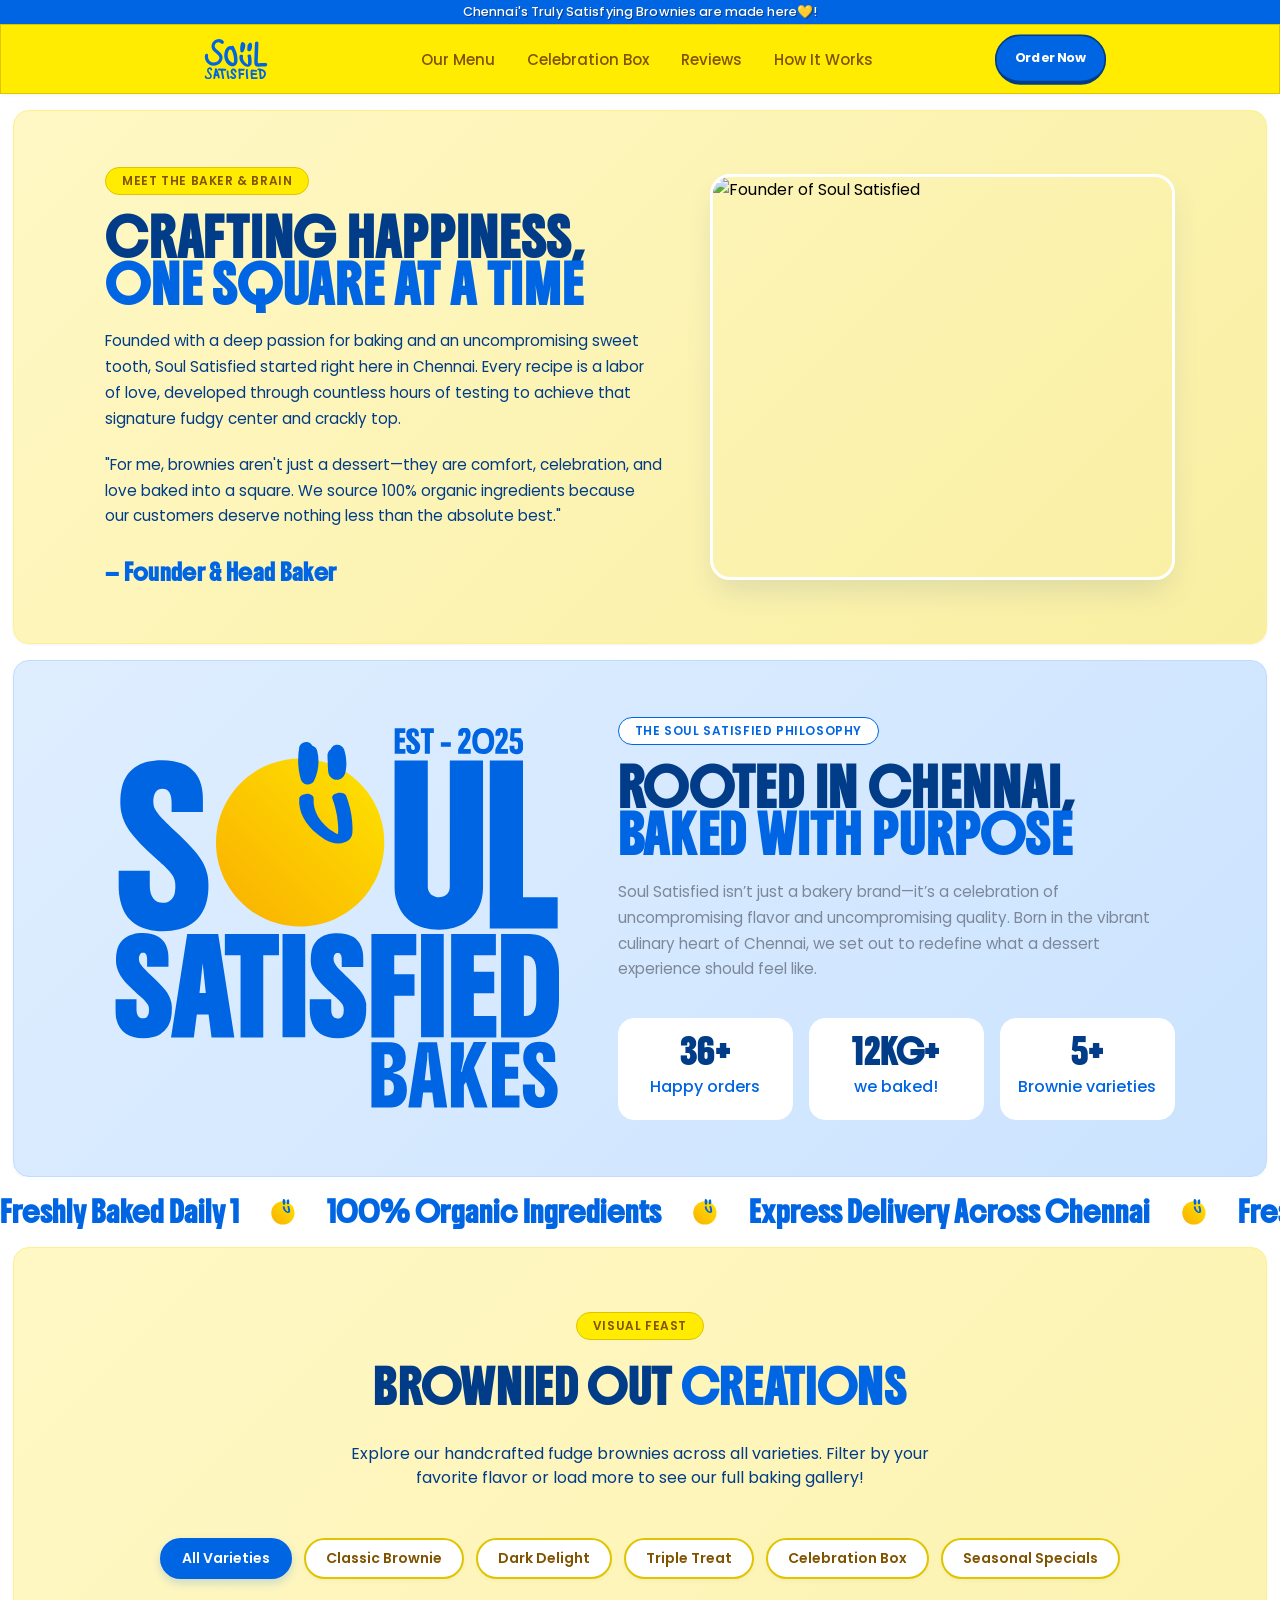
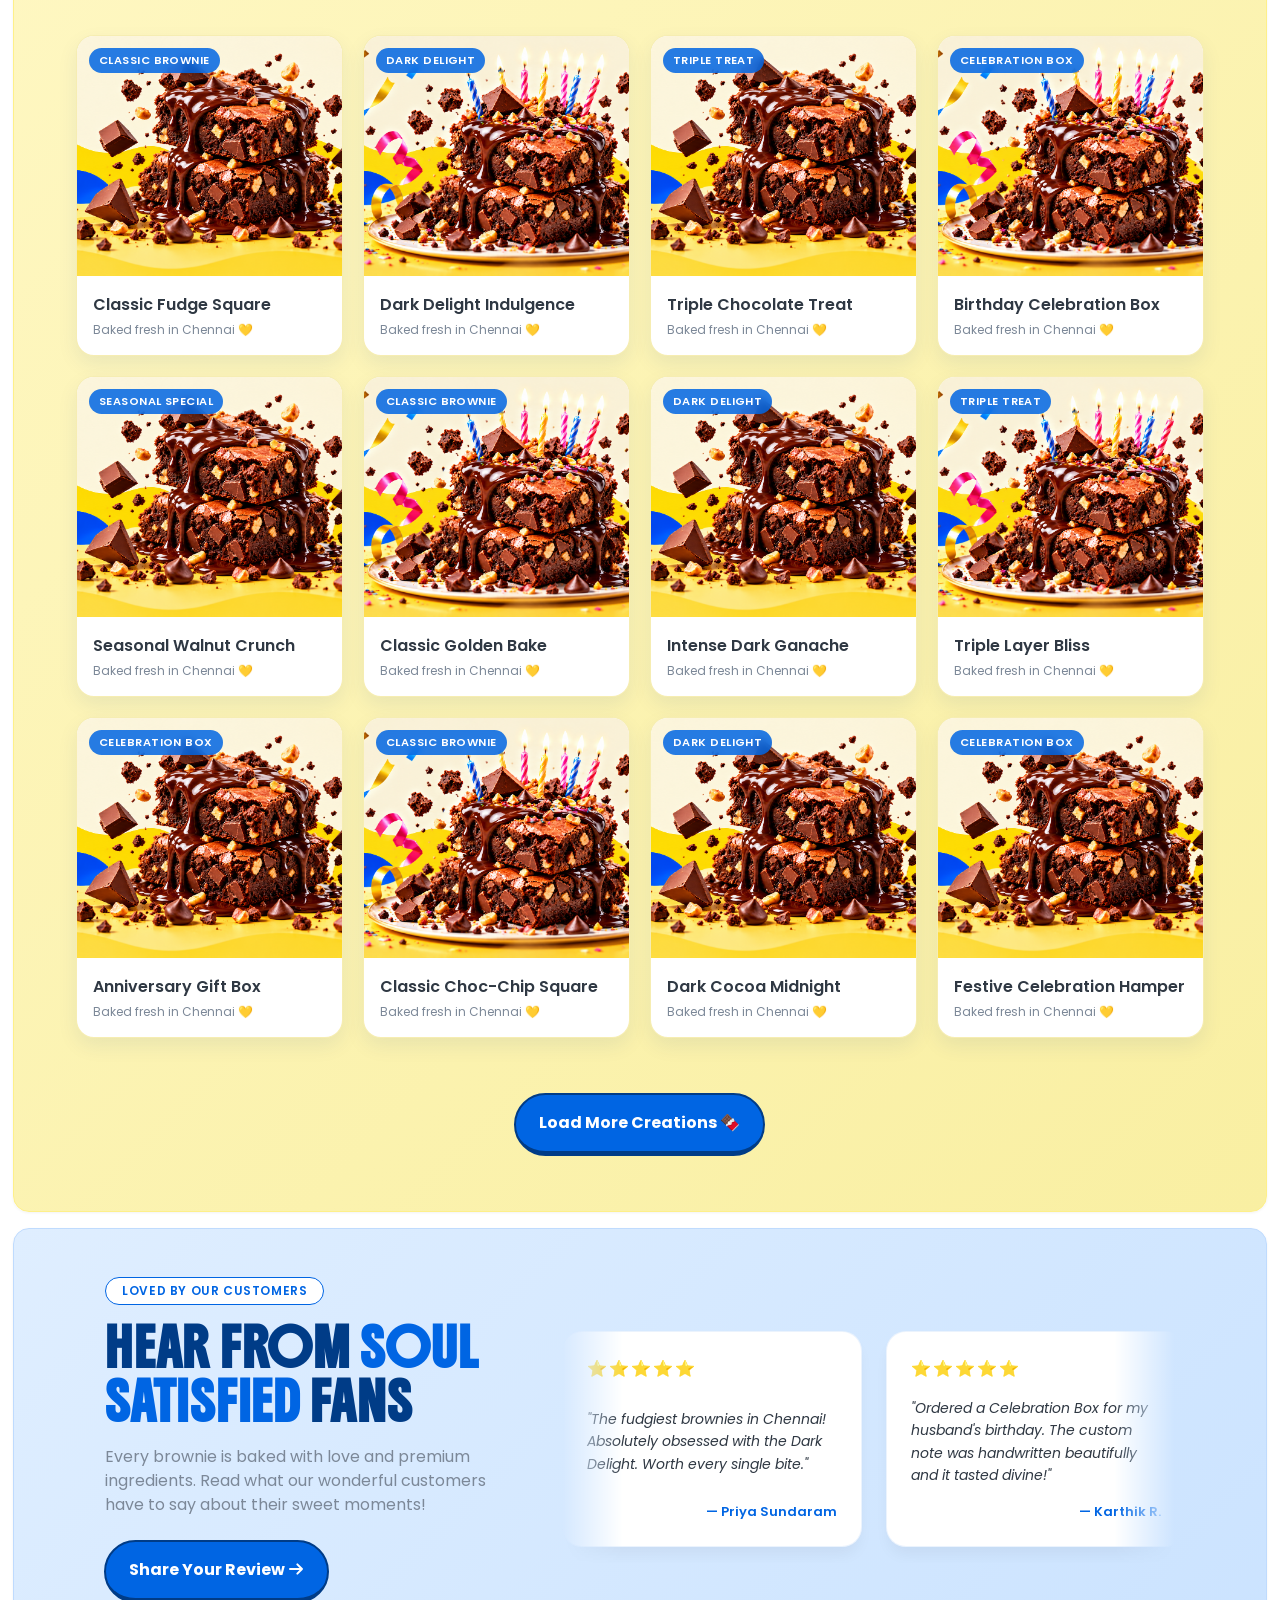
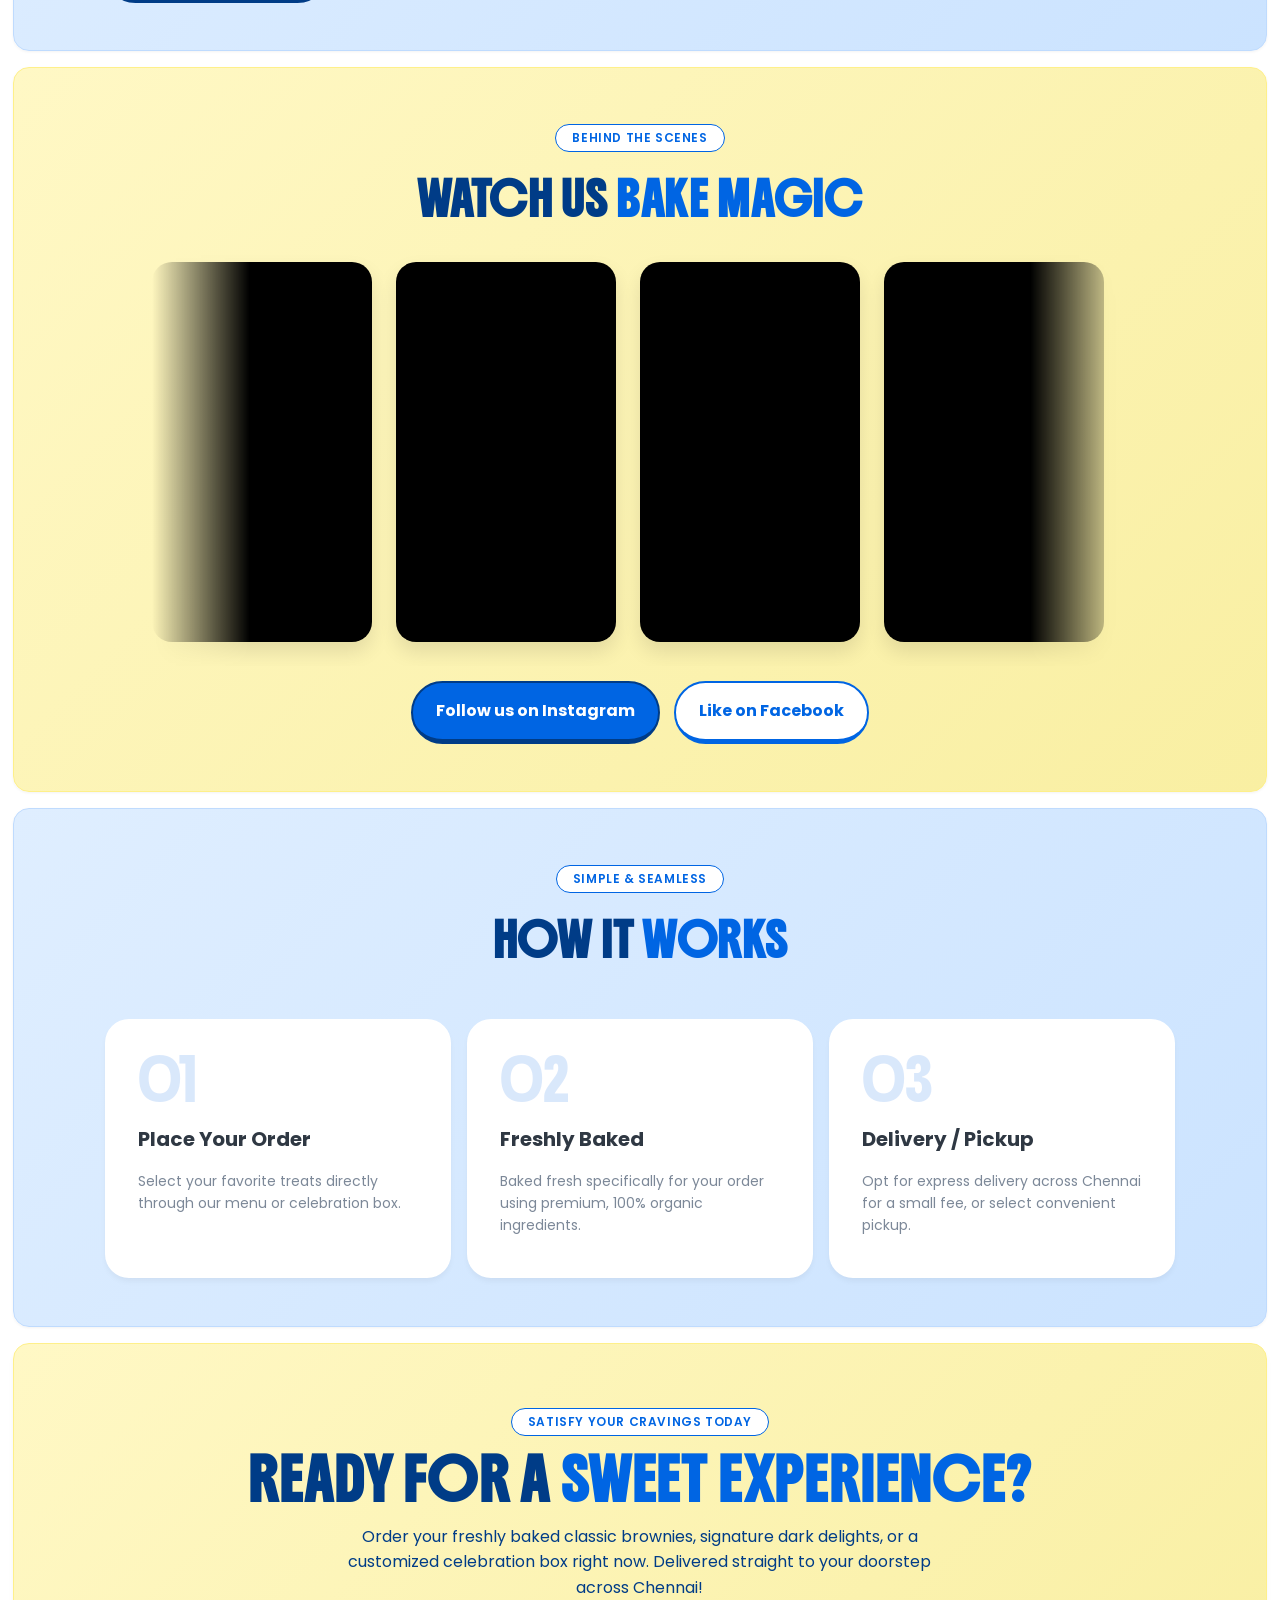
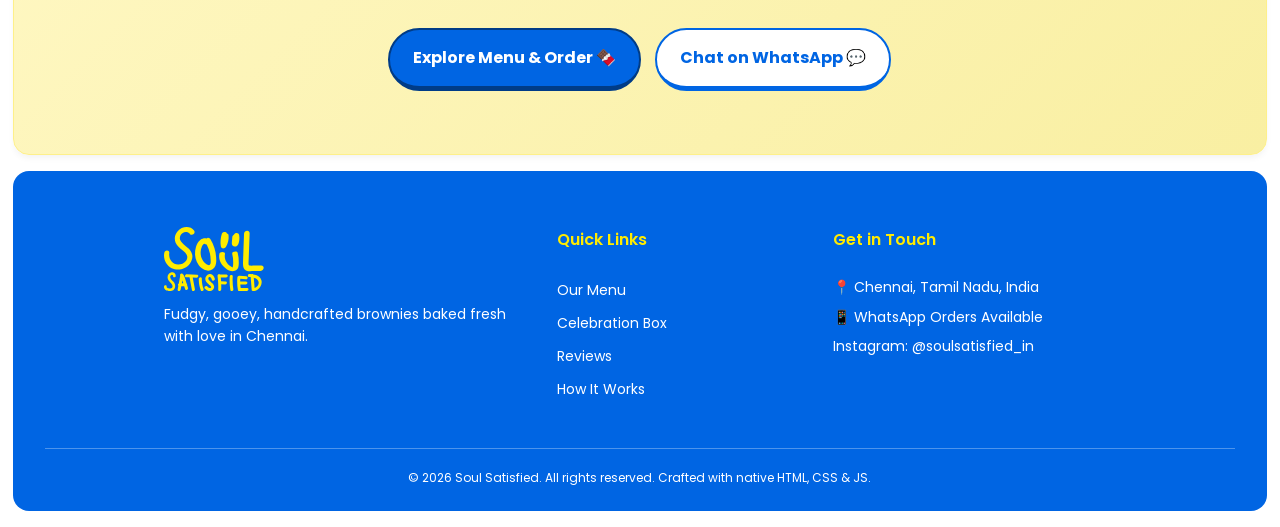
==== commit aa9491c9: "Add files via upload" ====
--- a/about.html
+++ b/about.html
@@ -90,7 +90,7 @@
 
                 <!-- Right Column: Founder Image Slot -->
                 <div class="founder-image-wrapper">
-                    <img src="./assets/slide1.png" alt="Founder of Soul Satisfied" class="founder-img">
+                    <img src="https://dhanushgopi.github.io/static/media/Dhanush%20Full.858a1c0bfc5100de59e7.png" alt="Founder of Soul Satisfied" class="founder-img">
                 </div>
 
             </div>
@@ -327,7 +327,47 @@
                 </div>
             </div>
         </div>
-
+        
+        
+        <!-- PRODUCT GALLERY SHOWCASE SECTION -->
+        <section class="gallery-showcase-section">
+            <div class="gallery-showcase-container">
+                
+                <!-- Section Header -->
+                <div class="products-header">
+                    <div class="badge-yellow">VISUAL FEAST</div>
+                    <h2 class="products-title" style="color: var(--hero-text-main);">
+                        BROWNIED OUT <span>CREATIONS</span>
+                    </h2>
+                    <p class="reviews-description" style="max-width: 600px; text-align: center; margin-top: 8px; color: var(--hero-desc);">
+                        Explore our handcrafted fudge brownies across all varieties. Filter by your favorite flavor or load more to see our full baking gallery!
+                    </p>
+                </div>
+
+                <!-- Interactive Filter Buttons -->
+                <div class="gallery-filters" id="galleryFilters">
+                    <button class="filter-btn active" onclick="filterGallery('all', this)">All Varieties</button>
+                    <button class="filter-btn" onclick="filterGallery('classic', this)">Classic Brownie</button>
+                    <button class="filter-btn" onclick="filterGallery('dark', this)">Dark Delight</button>
+                    <button class="filter-btn" onclick="filterGallery('triple', this)">Triple Treat</button>
+                    <button class="filter-btn" onclick="filterGallery('celebration', this)">Celebration Box</button>
+                    <button class="filter-btn" onclick="filterGallery('seasonal', this)">Seasonal Specials</button>
+                </div>
+
+                <!-- Gallery Grid (ID ADDED BACK HERE) -->
+                <div class="gallery-grid" id="galleryGrid">
+                    <!-- Dynamic Items Injected via JS -->
+                </div>
+
+                <!-- Load More / View More Action Container -->
+                <div class="gallery-action-container" id="loadMoreContainer">
+                    <button class="btn-primary" onclick="loadMoreGallery()">
+                        Load More Creations 🍫
+                    </button>
+                </div>
+
+            </div>
+        </section>
        
       
 
@@ -612,6 +652,7 @@
     
     <!-- Link to Separate JavaScript File -->
     <script src="scripts/app.js"></script>
+    <script src="scripts/gallery.js"></script>
 
 </body>
 </html>
--- a/styles/main.css
+++ b/styles/main.css
@@ -1486,4 +1486,176 @@
     color: var(--hero-desc);
     opacity: 0.85;
     line-height: 1.4;
+}
+
+
+
+/*Gallery Section*/
+
+/* Product Gallery Showcase Section (Yellow Background Theme) */
+.gallery-showcase-section {
+    width: 98%;
+    background: var(--yellow-gradient);
+    border-radius: 1rem;
+    padding: 56px 32px;
+    margin-bottom: 1rem;
+    box-shadow: 0 1px 3px rgba(0,0,0,0.05);
+    border: 1px solid #FEF08A;
+    display: flex;
+    justify-content: center;
+    align-items: center;
+}
+
+.gallery-showcase-container {
+    max-width: 1200px;
+    width: 95%;
+    margin: 0 auto;
+    display: flex;
+    flex-direction: column;
+    align-items: center;
+    gap: 2.5rem;
+}
+
+/* Filter Buttons Bar */
+.gallery-filters {
+    display: flex;
+    flex-wrap: wrap;
+    justify-content: center;
+    gap: 12px;
+    margin-bottom: 1rem;
+}
+
+.filter-btn {
+    background-color: var(--white);
+    border: 2px solid var(--yellow-chip-stroke);
+    color: var(--yellow-chip-text);
+    padding: 8px 20px;
+    border-radius: 9999px;
+    font-family: 'Poppins', sans-serif;
+    font-size: 0.875rem;
+    font-weight: 600;
+    cursor: pointer;
+    transition: all 0.25s ease;
+    box-shadow: 0 2px 4px rgba(0,0,0,0.03);
+}
+
+.filter-btn:hover {
+    background-color: var(--secondary-yellow);
+    transform: translateY(-2px);
+}
+
+.filter-btn.active {
+    background-color: var(--primary-blue);
+    border-color: var(--primary-blue);
+    color: var(--white);
+    box-shadow: 0 4px 10px rgba(0, 101, 227, 0.2);
+}
+
+/* Gallery Responsive Grid */
+.gallery-grid {
+    width: 100%;
+    display: grid;
+    grid-template-columns: repeat(1, 1fr);
+    gap: 20px;
+}
+
+@media(min-width: 640px) {
+    .gallery-grid {
+        grid-template-columns: repeat(2, 1fr);
+    }
+}
+
+@media(min-width: 1024px) {
+    .gallery-grid {
+        grid-template-columns: repeat(4, 1fr);
+    }
+}
+
+/* Individual Gallery Card Item */
+.showcase-gallery-item {
+    background: var(--white);
+    border-radius: 18px;
+    overflow: hidden;
+    box-shadow: 0 8px 20px rgba(0, 60, 135, 0.08);
+    border: 1px solid rgba(224, 196, 0, 0.3);
+    display: flex;
+    flex-direction: column;
+    transition: transform 0.3s cubic-bezier(0.2, 0.8, 0.2, 1), box-shadow 0.3s ease;
+    animation: fadeInScale 0.4s ease forwards;
+}
+
+.showcase-gallery-item:hover {
+    transform: translateY(-6px);
+    box-shadow: 0 14px 28px rgba(0, 60, 135, 0.15);
+}
+
+.showcase-img-wrap {
+    width: 100%;
+    height: 240px;
+    overflow: hidden;
+    position: relative;
+}
+
+.showcase-img-wrap img {
+    width: 100%;
+    height: 100%;
+    object-fit: cover;
+    transition: transform 0.5s ease;
+}
+
+.showcase-gallery-item:hover .showcase-img-wrap img {
+    transform: scale(1.06);
+}
+
+.showcase-badge {
+    position: absolute;
+    top: 12px;
+    left: 12px;
+    background: rgba(0, 101, 227, 0.85);
+    backdrop-filter: blur(4px);
+    color: var(--white);
+    font-size: 0.7rem;
+    font-weight: 600;
+    padding: 4px 10px;
+    border-radius: 9999px;
+    text-transform: uppercase;
+    letter-spacing: 0.04em;
+}
+
+.showcase-info {
+    padding: 16px;
+    display: flex;
+    flex-direction: column;
+    gap: 4px;
+}
+
+.showcase-title {
+    font-family: 'Poppins', sans-serif;
+    font-size: 1rem;
+    font-weight: 600;
+    color: var(--card-name);
+}
+
+.showcase-sub {
+    font-family: 'Poppins', sans-serif;
+    font-size: 0.75rem;
+    color: var(--card-desc);
+}
+
+/* Load More Button Wrapper */
+.gallery-action-container {
+    margin-top: 1rem;
+    display: flex;
+    justify-content: center;
+}
+
+@keyframes fadeInScale {
+    from {
+        opacity: 0;
+        transform: scale(0.96);
+    }
+    to {
+        opacity: 1;
+        transform: scale(1);
+    }
 }
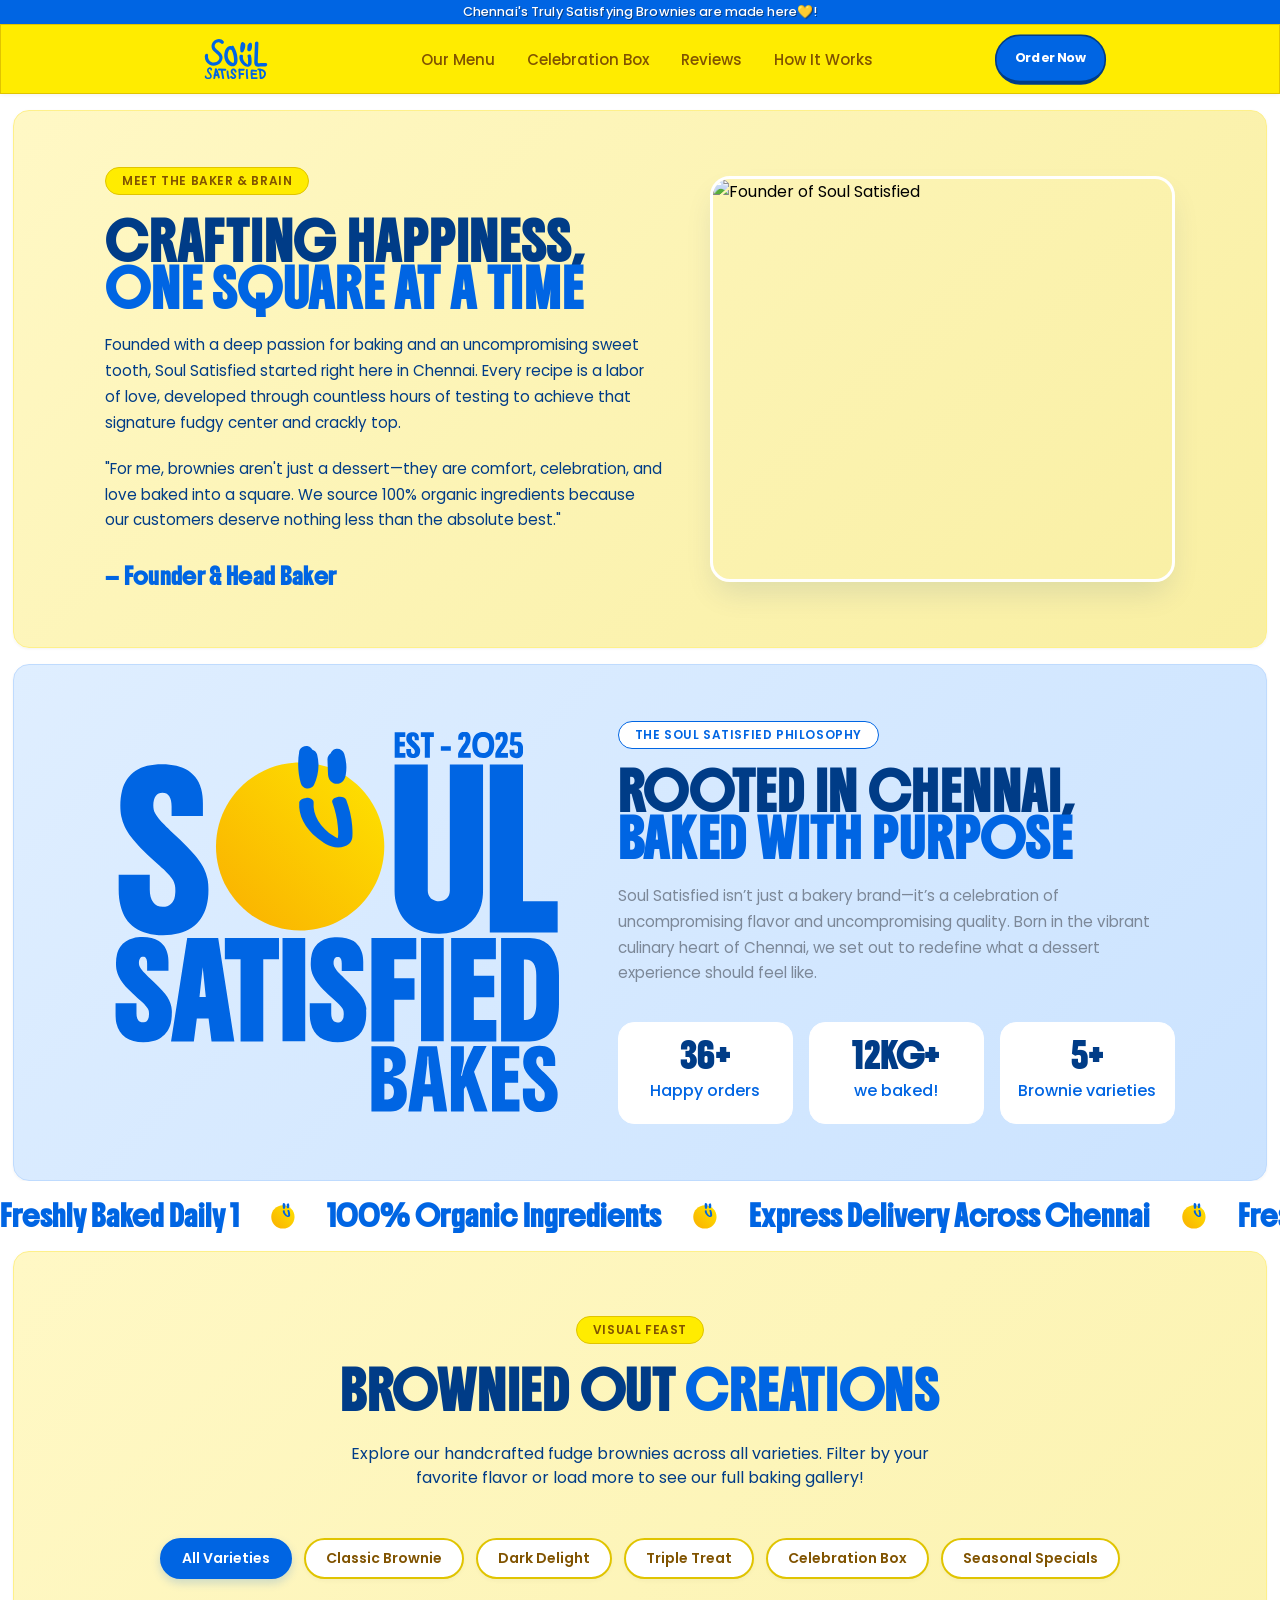
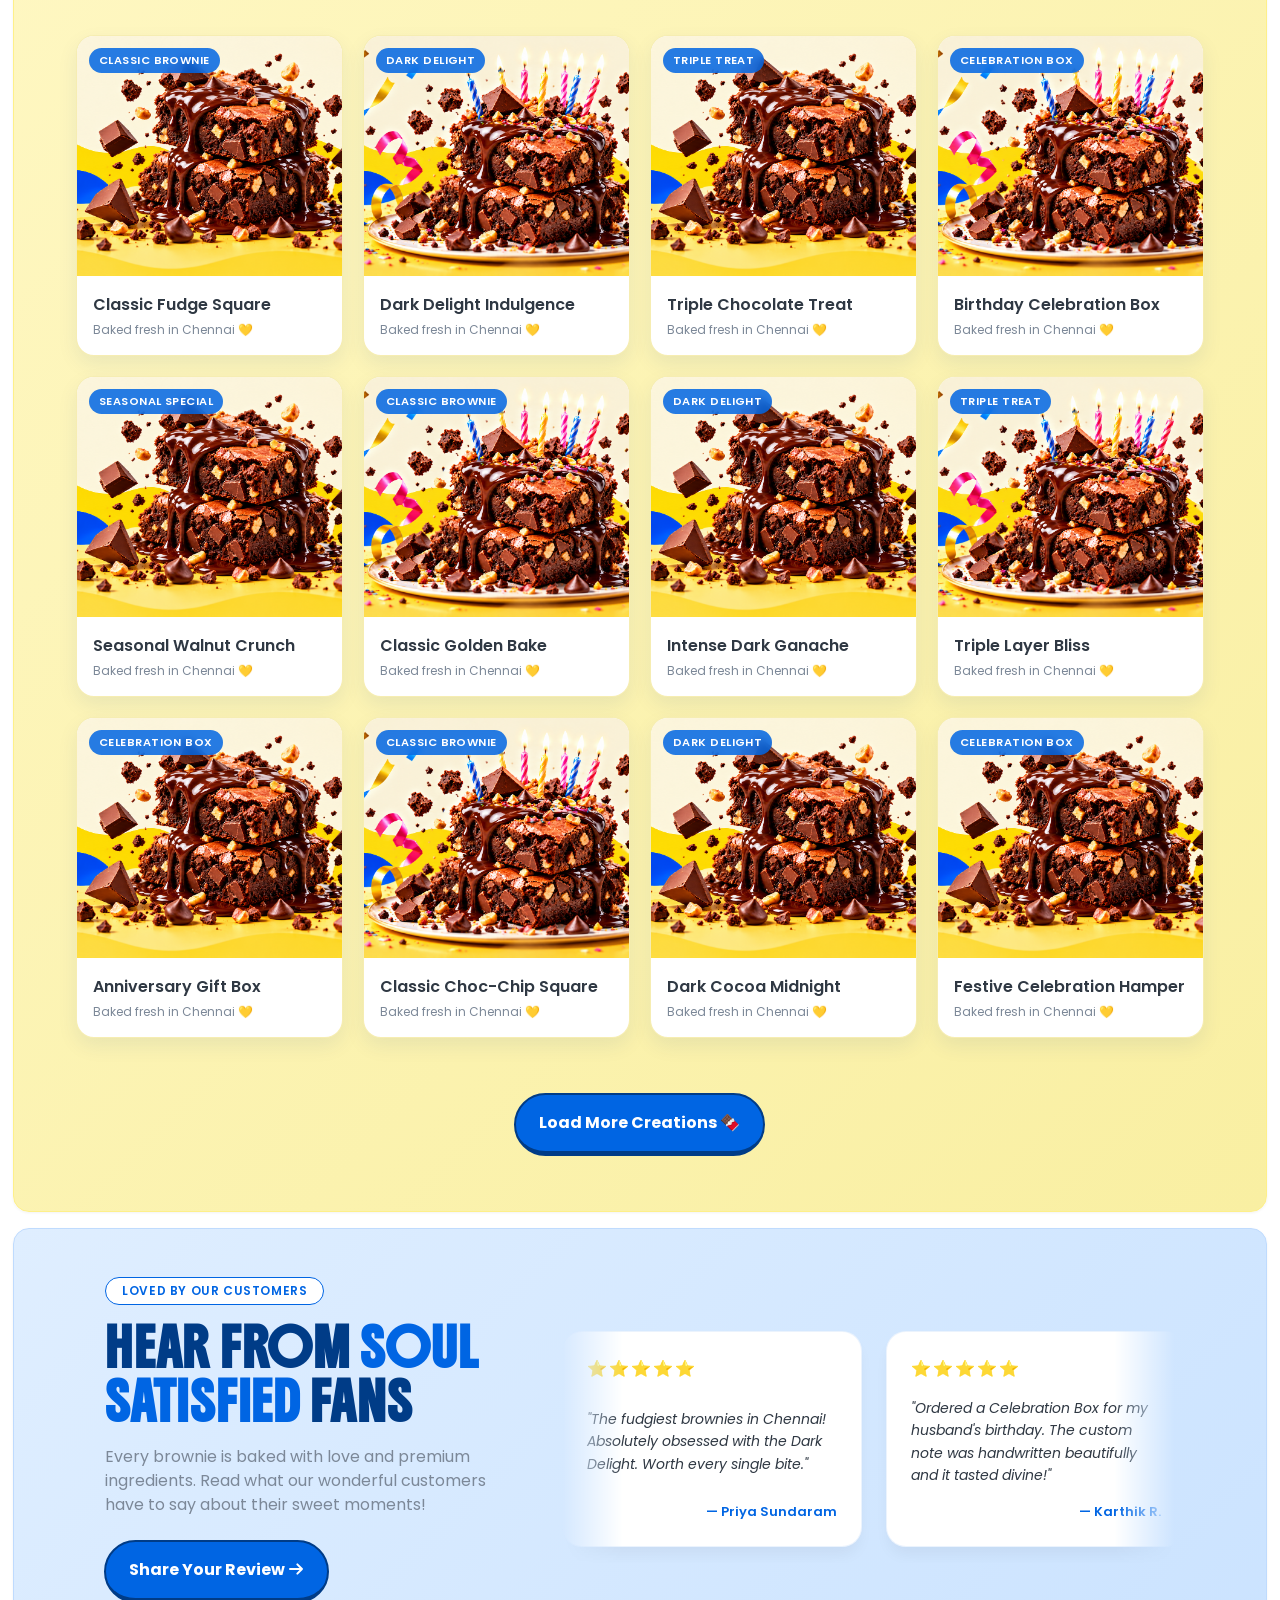
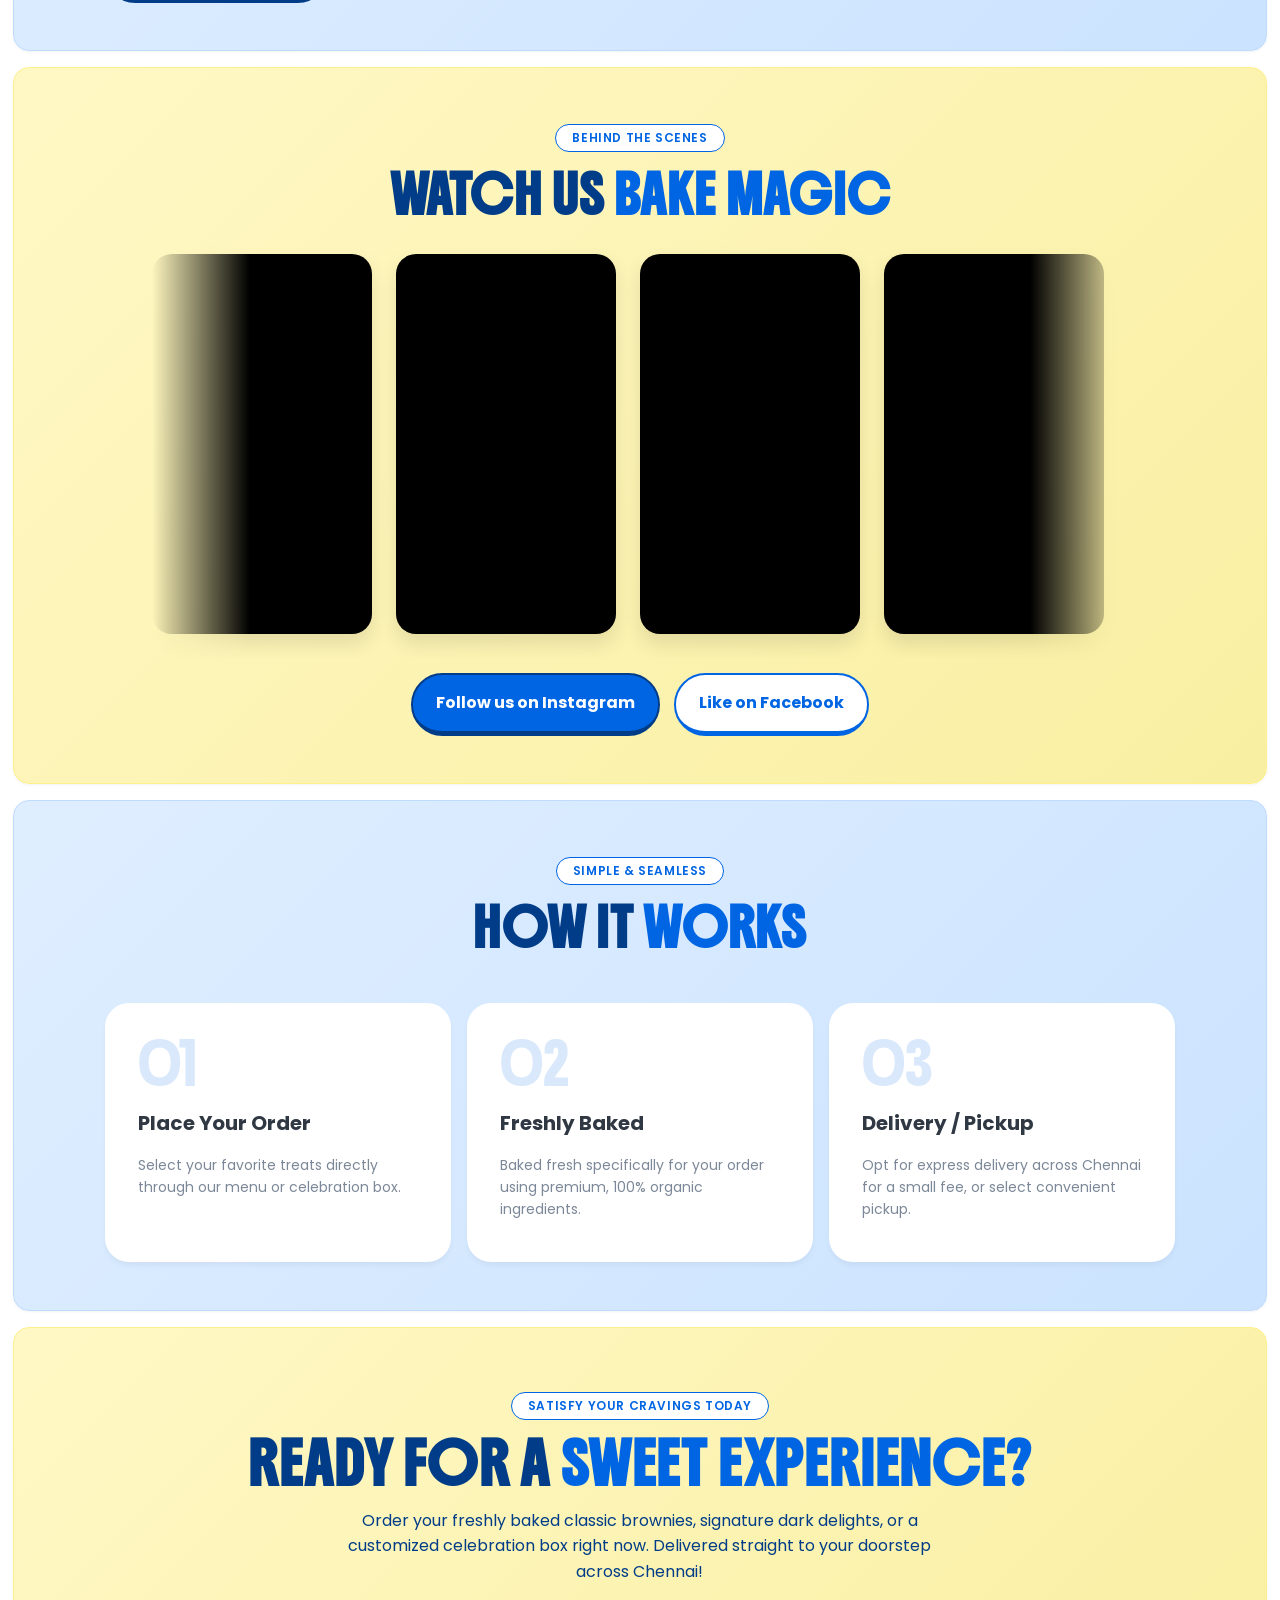
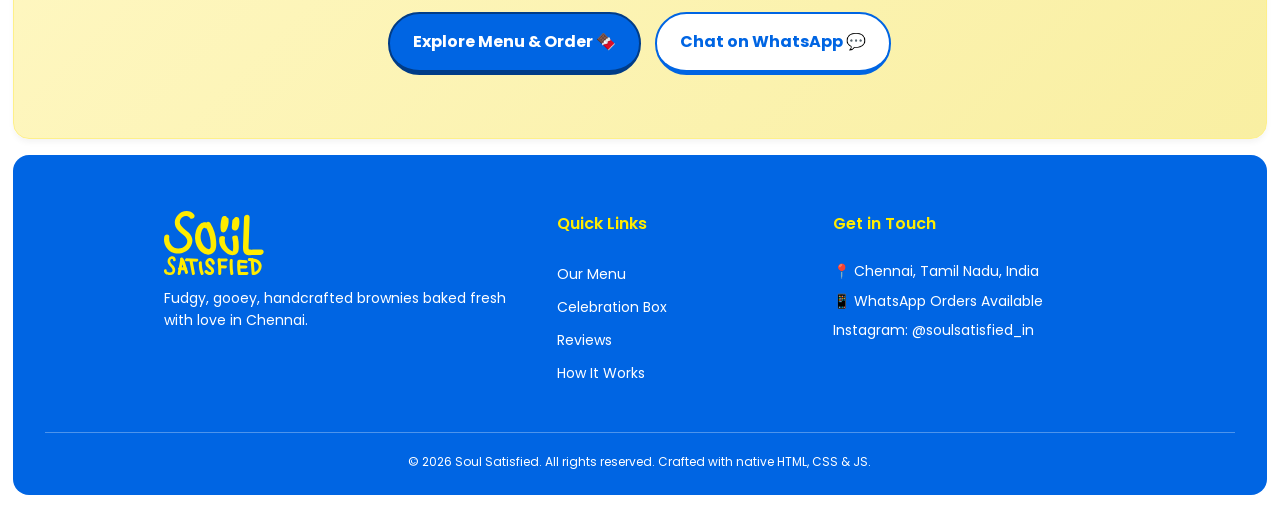
==== commit 202bd67f: "Add files via upload" ====
--- a/about.html
+++ b/about.html
@@ -10,6 +10,8 @@
     <link href="https://fonts.googleapis.com/css2?family=Boldonse&family=Poppins:wght@400;500;600;700&display=swap" rel="stylesheet">
     <!-- Link to Separate CSS Stylesheet -->
     <link rel="stylesheet" href="styles/main.css">
+    <link rel="stylesheet" href="styles/responsive.css">
+
 </head>
 <body>
 
--- a/styles/responsive.css
+++ b/styles/responsive.css
@@ -0,0 +1,1135 @@
+/* CSS Variables & Design Tokens */
+:root {
+    --primary-blue: #0065E3;
+    --secondary-yellow: #FFEC00;
+    --tertiary-orange: #FFB300;
+    --hero-text-main: #003C87;
+    --hero-text-highlight: #0065E3;
+    --hero-desc: #003C87;
+    --yellow-chip-text: #805300;
+    --yellow-chip-bg: #FFEC00;
+    --yellow-chip-stroke: #E0C400;
+    --blue-chip-text: #0065E3;
+    --blue-chip-bg: #FFFFFF;
+    --blue-chip-stroke: #0065E3;
+    --card-name: #2F3843;
+    --card-desc: #7C8898;
+    --white: #FFFFFF;
+    --neutral-900: #171717;
+    --neutral-600: #525252;
+    --neutral-300: #D4D4D4;
+    --yellow-gradient: linear-gradient(135deg, #FFF8C5 0%, #F9EFA2 100%);
+    --blue-gradient: linear-gradient(135deg, #DFEEFF 0%, #CBE3FF 100%);
+}
+
+/* ==========================================================================
+   SOUL SATISFIED - RESPONSIVE & MOBILE STYLESHEET
+   ========================================================================== */
+
+/* Tablet Breakpoint (768px and up) */
+@media (min-width: 768px) {
+    .nav-links {
+        display: flex;
+    }
+    
+    .process-grid {
+        grid-template-columns: repeat(3, 1fr);
+    }
+
+    .footer-container {
+        grid-template-columns: 1.5fr 1fr 1.2fr;
+    }
+
+    .brand-stats-grid {
+        grid-template-columns: repeat(3, 1fr);
+    }
+}
+
+/* Desktop / Large Screens (992px and up) */
+@media (min-width: 992px) {
+    .founder-container {
+        grid-template-columns: 1.2fr 1fr;
+    }
+
+    .brand-story-container {
+        grid-template-columns: 1fr 1.2fr;
+    }
+
+    .reviews-container {
+        grid-template-columns: 0.8fr 1.2fr;
+    }
+}
+
+/* Mobile & Small Tablet Optimizations (Under 992px) */
+@media (max-width: 991px) {
+    .navbar-header {
+        padding: 0.2rem 2rem;
+    }
+
+    .cards-grid {
+        flex-direction: column;
+        align-items: center;
+    }
+
+    .celebration-container {
+        flex-direction: column;
+        width: 100%;
+    }
+
+    .celebration-gallery {
+        grid-template-columns: repeat(2, 1fr);
+        grid-template-rows: repeat(2, 180px);
+        grid-template-areas:
+            "gallery1 gallery2"
+            "gallery3 gallery4";
+    }
+}
+
+/* Small Mobile Screens (Under 576px) */
+@media (max-width: 576px) {
+    .shoutout-bar p {
+        font-size: 0.7rem;
+    }
+
+    .navbar-header {
+        padding: 0.2rem 1rem;
+    }
+
+    .hero-title {
+        font-size: 2.25rem;
+    }
+
+    .hero-description {
+        font-size: 1.1rem;
+    }
+
+    .founder-title, 
+    .brand-title, 
+    .reviews-title, 
+    .cta-title {
+        font-size: 1.75rem;
+    }
+
+    .celebration-gallery {
+        grid-template-columns: 1fr;
+        grid-template-rows: auto;
+        grid-template-areas: none;
+    }
+
+    .gallery-item {
+        height: 200px;
+    }
+
+    .footer-container {
+        width: 90%;
+        gap: 2rem;
+    }
+}
+
+
+
+/* ==========================================================================
+   HERO SECTION SOUL SATISFIED - INCREMENTAL RESPONSIVE STYLESHEET (SCALED FONTS & GAPS)
+   ========================================================================== */
+
+/* --------------------------------------------------------------------------
+   1. BREAKPOINT: 320px to 520px (Small Mobile View)
+   -------------------------------------------------------------------------- */
+@media (min-width: 320px) and (max-width: 520px) {
+    .shoutout-bar p {
+        font-size: 0.65rem;
+        padding: 0 0.5rem;
+    }
+
+    .navbar-header {
+        padding: 0.2rem 0.75rem;
+        top: 0.5rem;
+    }
+
+    .nav-links {
+        display: none;
+    }
+
+    .hero-header {
+        padding-top: 1.5rem;
+        padding-left: 1rem;
+        padding-right: 1rem;
+    }
+
+    /* Scaled down font size & tighter line-height for small mobile */
+    .hero-title {
+        font-size: 2.1rem;
+        line-height: 1.5;
+        margin-bottom: 0px;
+    }
+
+    .hero-description {
+        font-size: 0.95rem;
+        padding: 0 0.5rem;
+    }
+
+    .hero-actions {
+        flex-direction: column;
+        width: 100%;
+        gap: 10px;
+    }
+
+    .hero-actions .btn-primary,
+    .hero-actions .btn-outline {
+        width: 100%;
+    }
+
+    .carousel-container {
+        aspect-ratio: 4 / 3;
+    }
+
+    .cards-grid {
+        flex-direction: column;
+        align-items: center;
+        gap: 1.5rem;
+    }
+
+    .product-card {
+        width: 100%;
+        max-width: 280px;
+    }
+
+    .celebration-container {
+        flex-direction: column;
+        width: 100%;
+    }
+
+    .celebration-card {
+        padding: 1.5rem;
+        width: 100%;
+    }
+
+    .celebration-gallery {
+        grid-template-columns: 1fr;
+        grid-template-rows: auto;
+        grid-template-areas: none;
+        width: 100%;
+    }
+
+    .gallery-item {
+        height: 180px;
+    }
+
+    .footer-container {
+        width: 92%;
+        grid-template-columns: 1fr;
+        gap: 2rem;
+    }
+}
+
+
+/* --------------------------------------------------------------------------
+   2. BREAKPOINT: 521px to 720px (Large Mobile / Small Tablet View)
+   -------------------------------------------------------------------------- */
+@media (min-width: 521px) and (max-width: 720px) {
+    .navbar-header {
+        padding: 0.2rem 1.5rem;
+    }
+
+    .nav-links {
+        display: none;
+    }
+
+    /* Scaled up slightly from small mobile, but still compact */
+    .hero-title {
+        font-size: 2.6rem;
+        line-height: 1.5;
+        margin-bottom: 0px;
+    }
+
+    .hero-description {
+        font-size: 1.15rem;
+    }
+
+    .carousel-container {
+        aspect-ratio: 4 / 3;
+    }
+
+    .cards-grid {
+        flex-direction: column;
+        align-items: center;
+        gap: 2rem;
+    }
+
+    .celebration-container {
+        flex-direction: column;
+        width: 95%;
+    }
+
+    .celebration-gallery {
+        grid-template-columns: repeat(2, 1fr);
+        grid-template-rows: repeat(2, 180px);
+        grid-template-areas:
+            "gallery1 gallery2"
+            "gallery3 gallery4";
+    }
+
+    .footer-container {
+        width: 88%;
+        grid-template-columns: 1fr 1fr;
+    }
+}
+
+
+/* --------------------------------------------------------------------------
+   3. BREAKPOINT: 721px to 920px (Tablet / Compact View)
+   -------------------------------------------------------------------------- */
+@media (min-width: 721px) and (max-width: 920px) {
+    .navbar-header {
+        padding: 0.2rem 3rem;
+    }
+
+    .nav-links {
+        display: flex;
+        gap: 16px;
+    }
+
+    .nav-links a {
+        font-size: 0.85rem;
+    }
+
+    /* Transitioning font size and line height upward for tablet screens */
+    .hero-title {
+        font-size: 3rem;
+        line-height: 1.5;
+    }
+
+    .carousel-container {
+        aspect-ratio: 16 / 6;
+    }
+
+    .cards-grid {
+        flex-direction: row;
+        flex-wrap: wrap;
+        justify-content: center;
+        gap: 1.5rem;
+    }
+
+    .celebration-container {
+        flex-direction: row;
+        width: 95%;
+        gap: 1.5rem;
+    }
+
+    .celebration-gallery {
+        grid-template-columns: repeat(2, 1fr);
+        grid-template-rows: repeat(2, 190px);
+    }
+
+    .footer-container {
+        width: 85%;
+        grid-template-columns: 1.2fr 1fr;
+    }
+}
+
+
+/* --------------------------------------------------------------------------
+   4. BREAKPOINT: 921px to 1120px (Laptop / Standard View)
+   -------------------------------------------------------------------------- */
+@media (min-width: 921px) and (max-width: 1120px) {
+    .navbar-header {
+        padding: 0.2rem 6rem;
+    }
+
+    .nav-links {
+        display: flex;
+        gap: 24px;
+    }
+
+    .hero-title {
+        font-size: 3.25rem;
+        line-height: 1.5;
+    }
+
+    .carousel-container {
+        aspect-ratio: 16 / 5;
+    }
+
+    .cards-grid {
+        flex-direction: row;
+        justify-content: center;
+        gap: 2rem;
+    }
+
+    .celebration-container {
+        flex-direction: row;
+        width: 90%;
+        gap: 2rem;
+    }
+
+    .celebration-gallery {
+        grid-template-columns: repeat(3, 1fr);
+        grid-template-rows: repeat(2, 205px);
+        grid-template-areas:
+            "gallery1 gallery1 gallery2"
+            "gallery3 gallery4 gallery4";
+    }
+
+    .footer-container {
+        width: 82%;
+        grid-template-columns: 1.5fr 1fr 1.2fr;
+    }
+}
+
+
+/* --------------------------------------------------------------------------
+   5. BREAKPOINT: 1121px and Above (Ideal Desktop View)
+   -------------------------------------------------------------------------- */
+@media (min-width: 1121px) {
+    .navbar-header {
+        padding: 0.2rem 10rem;
+    }
+
+    .nav-links {
+        display: flex;
+        gap: 32px;
+    }
+
+    .hero-title {
+        font-size: 3.5rem;
+        line-height: 1.15;
+    }
+
+    .carousel-container {
+        aspect-ratio: 16 / 4;
+    }
+
+    .cards-grid {
+        flex-direction: row;
+        justify-content: center;
+        gap: 2.5rem;
+    }
+
+    .celebration-container {
+        flex-direction: row;
+        width: 90%;
+        gap: 2.5rem;
+    }
+
+    .celebration-gallery {
+        grid-template-columns: repeat(3, 1fr);
+        grid-template-rows: repeat(2, 205px);
+        grid-template-areas:
+            "gallery1 gallery1 gallery2"
+            "gallery3 gallery4 gallery4";
+    }
+
+    .footer-container {
+        width: 80%;
+        grid-template-columns: 1.5fr 1fr 1.2fr;
+    }
+}
+
+
+/* ==========================================================================
+   PRODUCT CARDS SECTION - WIDER CARDS & CENTERED CHIPS
+   ========================================================================== */
+
+/* --------------------------------------------------------------------------
+   1. BREAKPOINT: 320px to 520px (Small Mobile View)
+   -------------------------------------------------------------------------- */
+@media (min-width: 320px) and (max-width: 520px) {
+    .products-title {
+        font-size: 1.75rem;
+        line-height: 1.5;
+    }
+
+    .cards-grid {
+        flex-direction: column;
+        align-items: center;
+        width: 100%;
+        gap: 1.5rem;
+    }
+
+    /* Make product cards wider */
+    .product-card, 
+    .product-card-chip-wrapper {
+        width: 94%;
+        max-width: 340px;
+    }
+
+    .product-card2{
+        width: 100%;
+    }
+
+    .product-card-chip-wrapper {
+        order: -1; /* Keeps Bestseller on top */
+        display: flex;
+        flex-direction: column;
+        align-items: center;
+    }
+
+    .product-card-content {
+        width: 100%;
+        padding: 1.25rem;
+    }
+
+    /* Center-align the weight chips */
+    .size-selector {
+        width: 100%;
+        display: flex;
+        justify-content: flex-start;
+        align-items: center;
+        gap: 8px;
+    }
+
+    .weight-chip {
+        white-space: nowrap;
+        padding: 6px 12px;
+        font-size: 0.75rem;
+    }
+}
+
+
+/* --------------------------------------------------------------------------
+   2. BREAKPOINT: 521px to 720px (Large Mobile / Small Tablet View)
+   -------------------------------------------------------------------------- */
+@media (min-width: 521px) and (max-width: 720px) {
+    .products-title {
+        font-size: 2rem;
+        line-height: 1.5;
+    }
+
+    .cards-grid {
+        flex-direction: column;
+        align-items: center;
+        width: 100%;
+        gap: 2rem;
+    }
+
+    /* Make product cards wider */
+    .product-card, 
+    .product-card-chip-wrapper {
+        width: 90%;
+        max-width: 380px;
+    }
+
+    .product-card2{
+        width: 100%;
+    }
+
+    .product-card-chip-wrapper {
+        order: -1;
+        display: flex;
+        flex-direction: column;
+        align-items: center;
+    }
+
+    .product-card-content {
+        width: 100%;
+        padding: 1.5rem;
+    }
+
+    /* Center-align the weight chips */
+    .size-selector {
+        width: 100%;
+        display: flex;
+        justify-content: flex-start;
+        align-items: center;
+        gap: 10px;
+    }
+
+    .weight-chip {
+        white-space: nowrap;
+        padding: 8px 14px;
+        font-size: 0.8rem;
+    }
+}
+
+
+/* --------------------------------------------------------------------------
+   3. BREAKPOINT: 721px to 920px (Tablet / Compact View)
+   -------------------------------------------------------------------------- */
+@media (min-width: 721px) and (max-width: 920px) {
+    .products-title {
+        font-size: 2.1rem;
+        line-height: 1.5;
+    }
+
+    .cards-grid {
+        flex-direction: row;
+        flex-wrap: wrap;
+        justify-content: center;
+        gap: 1.5rem;
+    }
+
+    .product-card-chip-wrapper {
+        width: auto;
+        order: 0;
+    }
+
+    .product-card {
+        width: 310px;
+    }
+
+    .product-card2{
+        width: 100%;
+    }
+
+    .size-selector {
+        display: flex;
+        justify-content: flex-start;
+        align-items: center;
+        gap: 8px;
+    }
+
+    .weight-chip {
+        white-space: nowrap;
+        padding: 8px 12px;
+    }
+}
+
+
+/* --------------------------------------------------------------------------
+   4. BREAKPOINT: 921px to 1120px (Laptop / Standard View)
+   -------------------------------------------------------------------------- */
+@media (min-width: 921px) and (max-width: 1120px) {
+    .products-title {
+        font-size: 2.2rem;
+        line-height: 1.5;
+    }
+
+    .cards-grid {
+        flex-direction: row;
+        justify-content: center;
+        gap: 2rem;
+    }
+
+    .product-card-chip-wrapper {
+        width: auto;
+        order: 0;
+    }
+
+    .product-card {
+        width: 320px;
+    }
+
+    .size-selector {
+        display: flex;
+        justify-content: flex-start;
+        align-items: center;
+        gap: 8px;
+    }
+}
+
+
+/* --------------------------------------------------------------------------
+   5. BREAKPOINT: 1121px and Above (Ideal Desktop View)
+   -------------------------------------------------------------------------- */
+@media (min-width: 1121px) {
+    .products-title {
+        font-size: 2.25rem;
+        line-height: 1.5;
+    }
+
+    .cards-grid {
+        flex-direction: row;
+        justify-content: center;
+        gap: 2.5rem;
+    }
+
+    .product-card-chip-wrapper {
+        width: auto;
+        order: 0;
+    }
+
+    .product-card {
+        width: 330px;
+    }
+
+    .size-selector {
+        display: flex;
+        justify-content: flex-start;
+        align-items: center;
+        gap: 10px;
+    }
+}
+
+/* ==========================================================================
+   CELEBRATION BOX SECTION - SPACING & 2X2 CHIP MATRIX
+   ========================================================================== */
+
+/* Small Mobile & Tablet Breakpoints (Under 991px) */
+@media (max-width: 991px) {
+    .celebration-card {
+        display: flex;
+        flex-direction: column;
+        gap: 1rem; /* Increases overall spacing between internal card elements */
+        padding: 1.75rem;
+    }
+
+    /* Proper spacing between the Celebration Box title and description */
+    .celebration-card h3,
+    .celebration-card .celebration-title {
+        margin-bottom: 0.75rem;
+    }
+
+    .celebration-card p,
+    .celebration-card .celebration-desc {
+        margin-bottom: 1rem;
+    }
+
+    /* Transform the size selector chips into a clean 2x2 matrix */
+    .celebration-card .size-selector,
+    .celebration-card .celebration-sizes {
+        display: grid;
+        grid-template-columns: repeat(2, 1fr);
+        gap: 10px;
+        width: 100%;
+        margin-bottom: 1rem;
+    }
+
+    .celebration-card .weight-chip {
+        width: 100%;
+        text-align: center;
+        white-space: nowrap;
+        padding: 10px 8px;
+    }
+}
+
+/* Specific refinement for Small Mobile (320px to 520px) */
+@media (min-width: 320px) and (max-width: 520px) {
+    .celebration-card {
+        padding: 1.25rem;
+        gap: 0.85rem;
+    }
+
+    .celebration-card h3,
+    .celebration-card .celebration-title {
+        font-size: 1.5rem;
+        margin-bottom: 0.5rem;
+    }
+
+    .celebration-card p,
+    .celebration-card .celebration-desc {
+        font-size: 0.9rem;
+        margin-bottom: 0.85rem;
+        line-height: 1.4;
+    }
+
+    /* 2x2 grid layout for compact mobile screens */
+    .celebration-card .size-selector,
+    .celebration-card .celebration-sizes {
+        display: grid;
+        grid-template-columns: repeat(2, 1fr);
+        gap: 8px;
+    }
+
+    .celebration-card .weight-chip {
+        padding: 8px 4px;
+        font-size: 0.75rem;
+    }
+}
+
+/* ==========================================================================
+   CELEBRATION BOX SECTION - RESPONSIVE FIXES (SPACING & 2X2 CENTERED CHIPS)
+   ========================================================================== */
+
+@media (max-width: 991px) {
+    .celebration-card {
+        display: flex;
+        flex-direction: column;
+        gap: 1rem;
+        padding: 1.75rem;
+    }
+
+    /* Proper spacing between title and description inside celebration box */
+    .celebration-card h3,
+    .celebration-card .celebration-title {
+        margin-bottom: 0.75rem;
+    }
+
+    .celebration-card p,
+    .celebration-card .celebration-desc {
+        margin-bottom: 1rem;
+        line-height: 1.5;
+    }
+
+    /* Transform the size selector into a 2x2 matrix grid */
+    .celebration-card .size-selector,
+    .celebration-card .celebration-sizes {
+        display: grid !important;
+        grid-template-columns: repeat(2, 1fr) !important;
+        gap: 10px !important;
+        width: 100% !important;
+        margin-bottom: 1rem !important;
+    }
+
+    /* Center-align text and icon inside every weight chip */
+    .celebration-card .weight-chip,
+    .celebration-card .size-selector .weight-chip {
+        display: flex !important;
+        justify-content: center !important;
+        align-items: center !important;
+        text-align: center !important;
+        width: 100% !important;
+        white-space: nowrap !important;
+        padding: 10px 8px !important;
+        gap: 6px !important;
+    }
+}
+
+/* Specific compact mobile tuning (320px to 520px) */
+@media (min-width: 320px) and (max-width: 520px) {
+    .celebration-card {
+        padding: 1.25rem;
+        gap: 0.85rem;
+    }
+
+    .celebration-card h3,
+    .celebration-card .celebration-title {
+        font-size: 1.5rem;
+        margin-bottom: 0.5rem;
+    }
+
+    .celebration-card p,
+    .celebration-card .celebration-desc {
+        font-size: 0.9rem;
+        margin-bottom: 0.85rem;
+    }
+
+    .celebration-card .size-selector,
+    .celebration-card .celebration-sizes {
+        display: grid !important;
+        grid-template-columns: repeat(2, 1fr) !important;
+        gap: 8px !important;
+    }
+
+    .celebration-card .weight-chip,
+    .celebration-card .size-selector .weight-chip {
+        padding: 8px 4px !important;
+        font-size: 0.75rem !important;
+    }
+}
+
+/* ==========================================================================
+   CELEBRATION SECTION - 4:3 IMAGE RATIO & HORIZONTAL SCROLLER
+   ========================================================================== */
+
+@media (max-width: 991px) {
+    /* 1. Change the celebration image container to a 4:3 aspect ratio */
+    .celebration-gallery img,
+    .celebration-card img,
+    .gallery-item img,
+    .celebration-image-container {
+        aspect-ratio: 4 / 3 !important;
+        object-fit: cover !important;
+        width: 100% !important;
+    }
+
+    /* 2. Turn the 4 cards/gallery items into an automatically scrollable horizontal row */
+    .celebration-gallery {
+        display: flex !important;
+        flex-direction: row !important;
+        overflow-x: auto !important;
+        scroll-snap-type: x mandatory !important;
+        gap: 1rem !important;
+        padding-bottom: 0.75rem !important;
+        width: 100% !important;
+        -webkit-overflow-scrolling: touch;
+    }
+
+    /* Hide scrollbar for clean aesthetics while keeping smooth scroll */
+    .celebration-gallery::-webkit-scrollbar {
+        display: none;
+    }
+
+    /* Ensure each card snaps neatly into view when scrolling */
+    .celebration-gallery .gallery-item,
+    .celebration-gallery > div {
+        flex: 0 0 80% !important;
+        scroll-snap-align: center !important;
+        height: 220px !important;
+    }
+}
+
+/* ==========================================================================
+   CELEBRATION SECTION - IMAGE FIRST, THEN HORIZONTAL CARDS SCROLLER
+   ========================================================================== */
+
+@media (max-width: 991px) {
+    /* Ensure the parent container uses a vertical flex layout */
+    .celebration-container,
+    .celebration-wrapper {
+        display: flex !important;
+        flex-direction: column !important;
+    }
+
+    /* Force the image / gallery wrapper to appear FIRST (order: -1) */
+    .celebration-gallery,
+    .celebration-image-wrapper {
+        order: -1 !important;
+        display: flex !important;
+        flex-direction: row !important;
+        overflow-x: auto !important;
+        scroll-snap-type: x mandatory !important;
+        gap: 1rem !important;
+        padding-bottom: 0.75rem !important;
+        width: 100% !important;
+        -webkit-overflow-scrolling: touch;
+    }
+
+    /* Lock the celebration image to a 4:3 aspect ratio */
+    .celebration-gallery img,
+    .celebration-card img,
+    .gallery-item img {
+        aspect-ratio: 4 / 3 !important;
+        object-fit: cover !important;
+        width: 100% !important;
+    }
+
+    /* Hide scrollbars for a clean look */
+    .celebration-gallery::-webkit-scrollbar {
+        display: none;
+    }
+
+    /* Make the cards underneath scroll horizontally */
+    .celebration-gallery .gallery-item,
+    .celebration-gallery > div {
+        flex: 0 0 80% !important;
+        scroll-snap-align: center !important;
+        height: 220px !important;
+    }
+}
+
+.product-card,
+.product-card-chip-wrapper {
+    border-radius: 2rem !important; /* Adjust if your celebration card uses a different value */
+    overflow: hidden !important;
+}
+
+/* ==========================================================================
+   CUSTOMER REVIEWS SECTION - WIDER FADE & CARD LEGIBILITY FIX
+   ========================================================================== */
+
+@media (max-width: 991px) {
+    /* 1. Widen the review container or carousel track */
+    .reviews-slider, 
+    .reviews-container,
+    .testimonial-track {
+        width: 100% !important;
+        padding: 0 1rem !important;
+    }
+
+    /* 2. Make the review cards wider so text isn't cramped */
+    .review-card, 
+    .testimonial-card {
+        width: 85vw !important;
+        max-width: 240px !important;
+        margin: 0 auto !important;
+    }
+
+    /* 3. Widen/soften the side fade gradient mask so cards aren't cut off */
+    .reviews-wrapper,
+    .testimonial-slider-container {
+        -webkit-mask-image: linear-gradient(to right, transparent 0%, black 10%, black 90%, transparent 100%) !important;
+        mask-image: linear-gradient(to right, transparent 0%, black 10%, black 90%, transparent 100%) !important;
+    }
+}
+
+/* ==========================================================================
+   CTA SECTION - LINE HEIGHT FIX FOR MOBILE & TABLET
+   ========================================================================== */
+
+@media (max-width: 991px) {
+    .cta-title,
+    .cta-header h2,
+    .call-to-action h2 {
+        line-height: 1.5 !important;
+    }
+}
+
+/* Specific small mobile refinement */
+@media (min-width: 320px) and (max-width: 520px) {
+    .cta-title,
+    .cta-header h2,
+    .call-to-action h2 {
+        font-size: 1.75rem !important;
+        line-height: 1.5 !important;
+    }
+}
+
+
+/* ==========================================================================
+   HAMBURGER MENU & MOBILE NAVIGATION
+   ========================================================================== */
+
+@media (max-width: 920px) {
+    /* Hide standard inline navigation links on mobile/tablet */
+    .nav-links {
+        display: none !important;
+    }
+
+    /* Style the hamburger toggle button */
+    .hamburger-menu, 
+    .mobile-menu-toggle {
+        display: flex !important;
+        flex-direction: column;
+        justify-content: space-between;
+        width: 28px;
+        height: 20px;
+        background: transparent;
+        border: none;
+        cursor: pointer;
+        padding-right: 0;
+        z-index: 1001;
+    }
+
+    .hamburger-menu span,
+    .mobile-menu-toggle span {
+        display: block;
+        width: 100%;
+        height: 3px;
+        background-color: var(--hero-desc, #003C87);
+        border-radius: 2px;
+        transition: all 0.3s ease-in-out;
+    }
+
+    /* Active state animation for hamburger (turns into an 'X') */
+    .hamburger-menu.active span:nth-child(1) {
+        transform: translateY(8.5px) rotate(45deg);
+    }
+    .hamburger-menu.active span:nth-child(2) {
+        opacity: 0;
+    }
+    .hamburger-menu.active span:nth-child(3) {
+        transform: translateY(-8.5px) rotate(-45deg);
+    }
+
+    /* Mobile Dropdown / Slide-out Menu Panel */
+    .mobile-nav-menu {
+        position: fixed;
+        top: 0;
+        right: -100%;
+        width: 75%;
+        max-width: 300px;
+        height: 100vh;
+        background-color: var(--secondary-yellow);
+        box-shadow: -5px 0 25px rgba(0, 0, 0, 0.1);
+        display: flex;
+        flex-direction: column;
+        justify-content: center;
+        align-items: center;
+        gap: 2rem;
+        transition: right 0.4s cubic-bezier(0.77, 0, 0.175, 1);
+        z-index: 1000;
+        padding: 2rem;
+    }
+
+    .mobile-nav-menu.open {
+        right: 0;
+    }
+
+    .mobile-nav-menu a {
+        font-family: 'Poppins', sans-serif;
+        font-size: 1.15rem;
+        font-weight: 600;
+        color: var(--hero-desc, #003C87);
+        text-decoration: none;
+        transition: color 0.2s;
+    }
+
+    .mobile-nav-menu a:hover {
+        color: var(--primary-blue, #0065E3);
+    }
+
+    /* Optional Overlay Backdrop */
+    .mobile-nav-overlay {
+        position: fixed;
+        top: 0;
+        left: 0;
+        width: 100vw;
+        height: 100vh;
+        background-color: rgba(0, 0, 0, 0.4);
+        opacity: 0;
+        visibility: hidden;
+        transition: opacity 0.3s ease;
+        z-index: 999;
+    }
+
+    .mobile-nav-overlay.active {
+        opacity: 1;
+        visibility: visible;
+    }
+}
+
+/* Ensure hamburger is hidden on desktop screens */
+@media (min-width: 921px) {
+    .hamburger-menu,
+    .mobile-nav-menu,
+    .mobile-nav-overlay {
+        display: none !important;
+    }
+}
+
+
+/* Hide desktop order button on mobile and tablet viewports */
+@media (max-width: 920px) {
+    .navbar-header .nav-action {
+        display: none !important;
+    }
+}
+
+/* Move hamburger menu closer to the center from the right edge */
+@media (max-width: 920px) {
+    .hamburger-menu, 
+    .mobile-menu-toggle {
+        margin-right: 3rem; /* Adjust this value (e.g., 1rem to 2rem) to move it further inward */
+    }
+}
+
+/* Ensure text inside the Order Now button within the mobile menu is white */
+.mobile-nav-menu .btn-primary {
+    color: #FFFFFF !important;
+}
+
+/* ==========================================================================
+   DESKTOP HERO SECTION - SPACING & GAPS FIX
+   ========================================================================== */
+
+@media (min-width: 921px) {
+    /* Reset hero section layout and spacing for desktop */
+    .hero-section {
+        display: flex;
+        flex-direction: column;
+        gap: 32px;
+        padding: 0;
+    }
+
+    .hero-header {
+        display: flex;
+        flex-direction: column;
+        align-items: center;
+        text-align: center;
+        gap: 16px !important; /* Proper comfortable gap between elements */
+        padding-top: 2.5rem;
+    }
+
+    .badge-yellow {
+        margin-bottom: 4px;
+    }
+
+    .hero-title {
+        font-size: 3rem;
+        line-height: 1.15;
+        margin-bottom: 0px !important; /* Reset any negative margin */
+    }
+
+    .hero-description {
+        font-size: 1.5rem;
+        margin-top: 4px;
+        margin-bottom: 8px;
+    }
+
+    .hero-actions {
+        display: flex;
+        justify-content: center;
+        gap: 16px;
+        margin-top: 8px;
+    }
+}
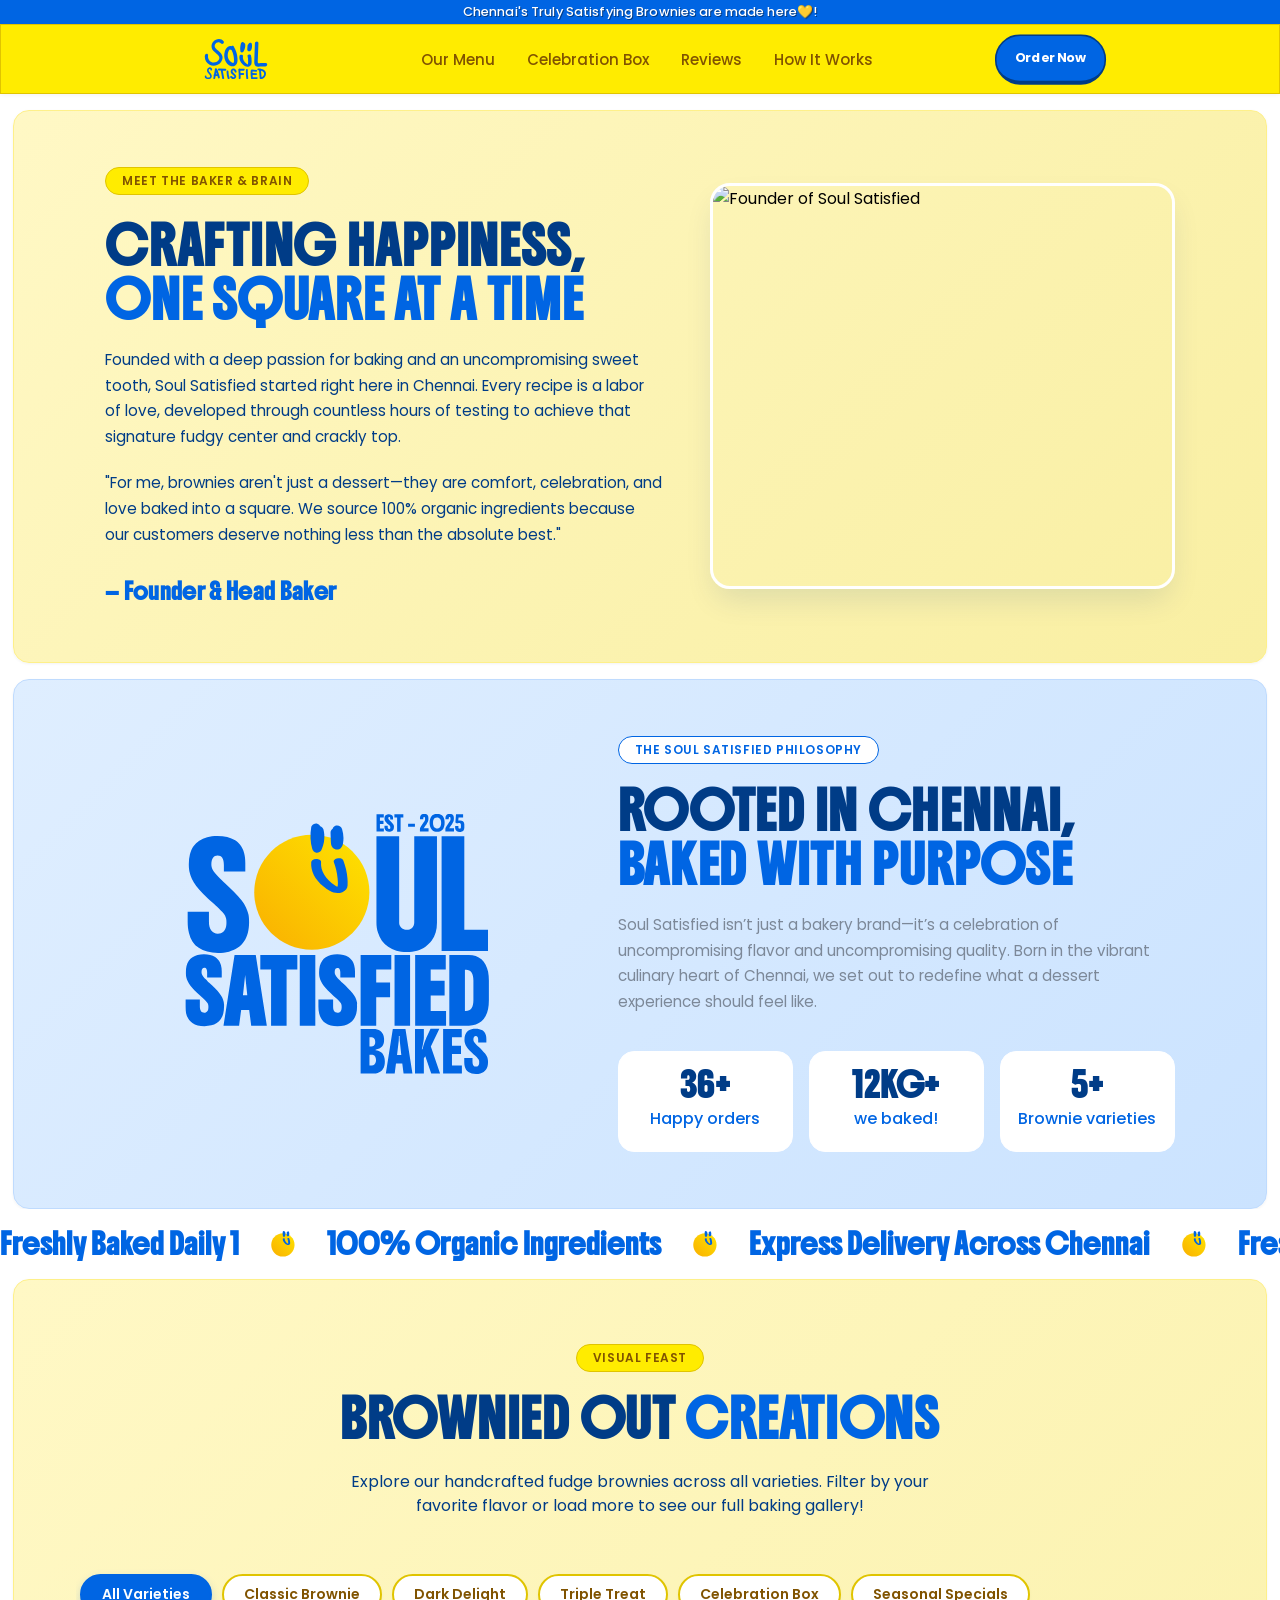
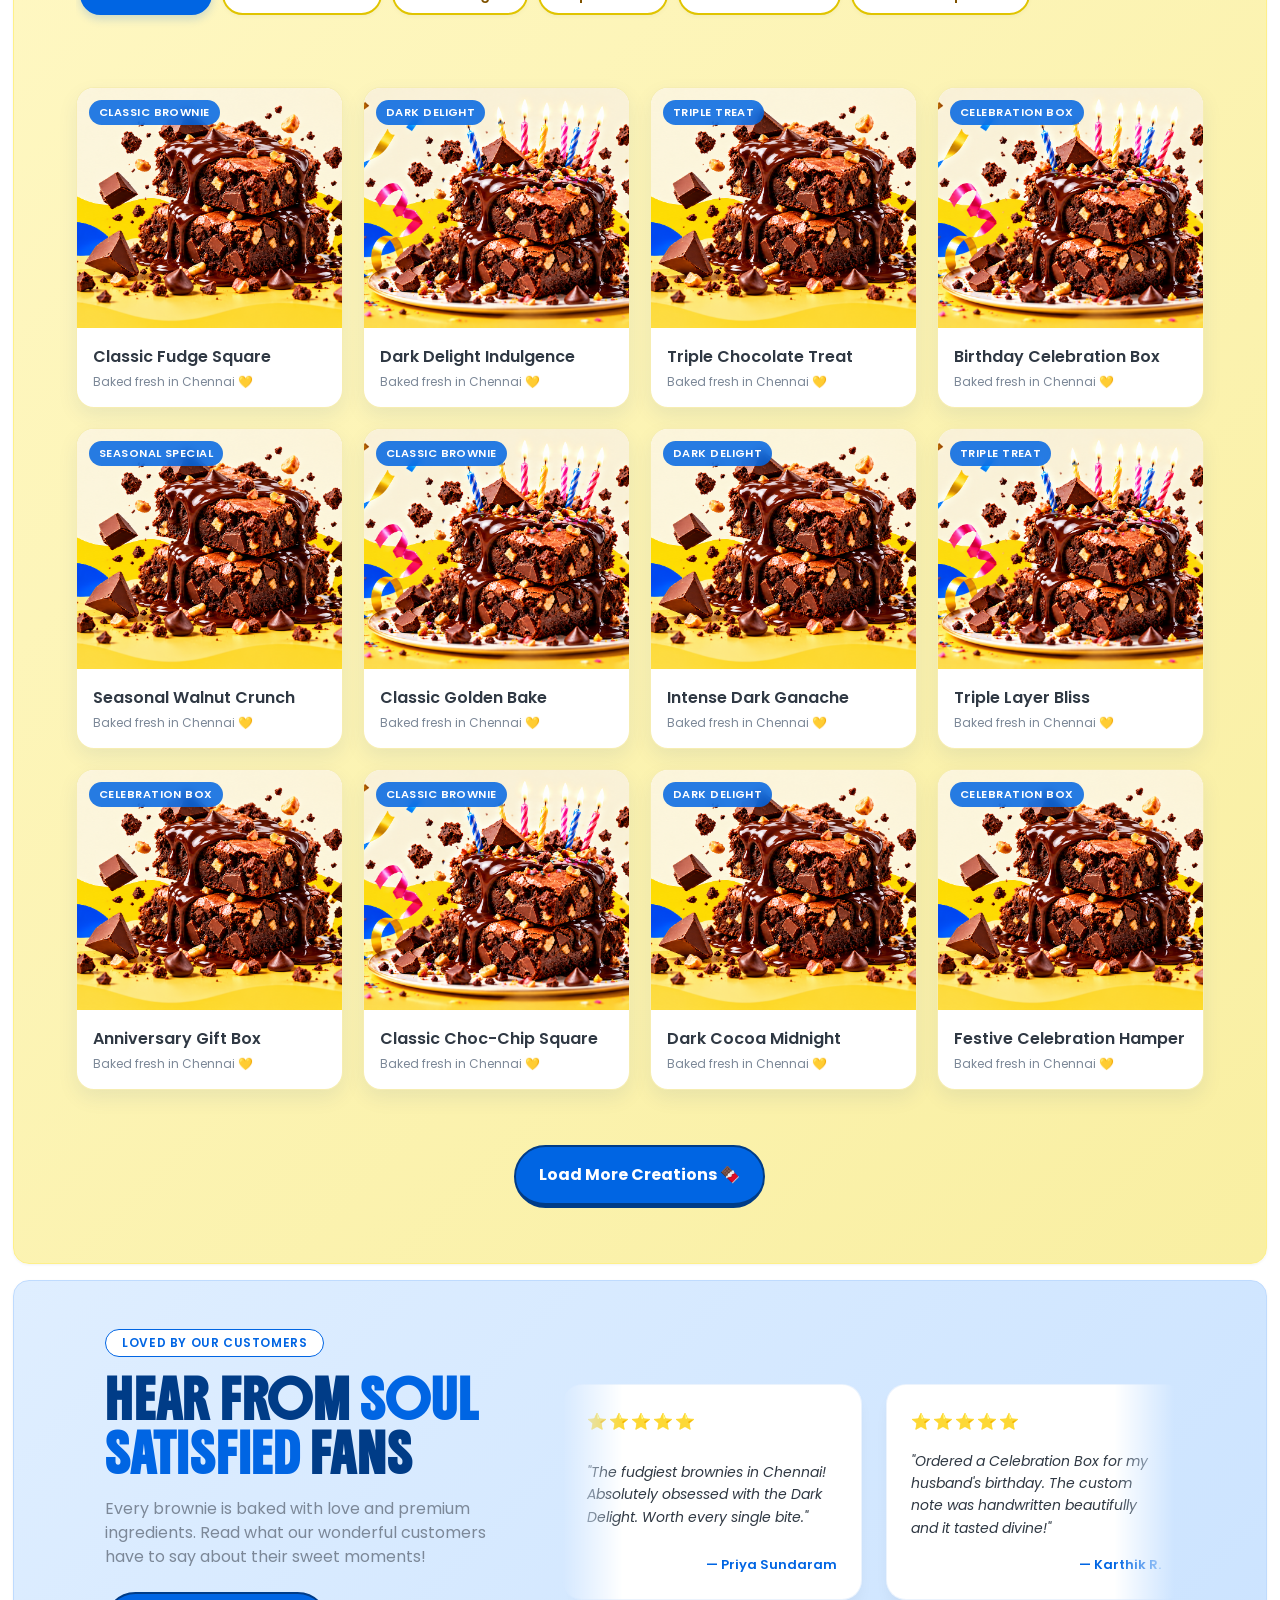
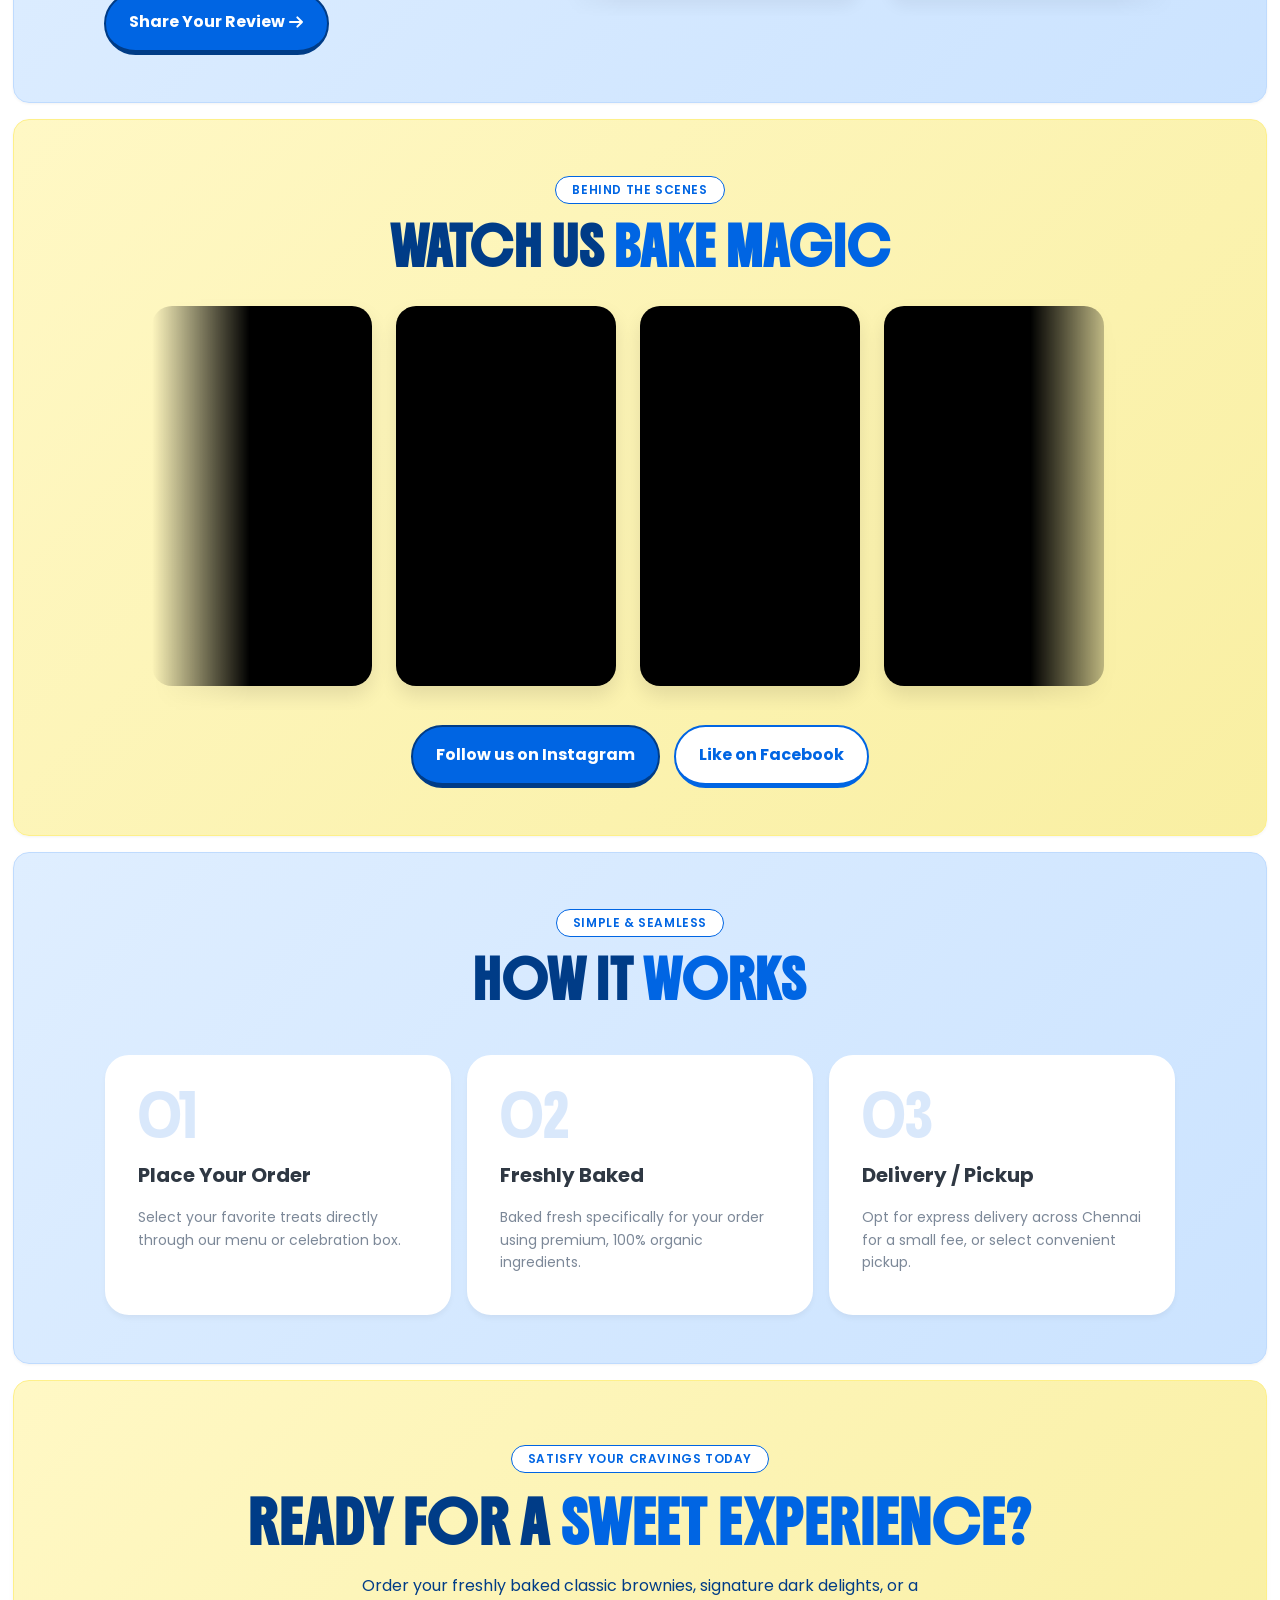
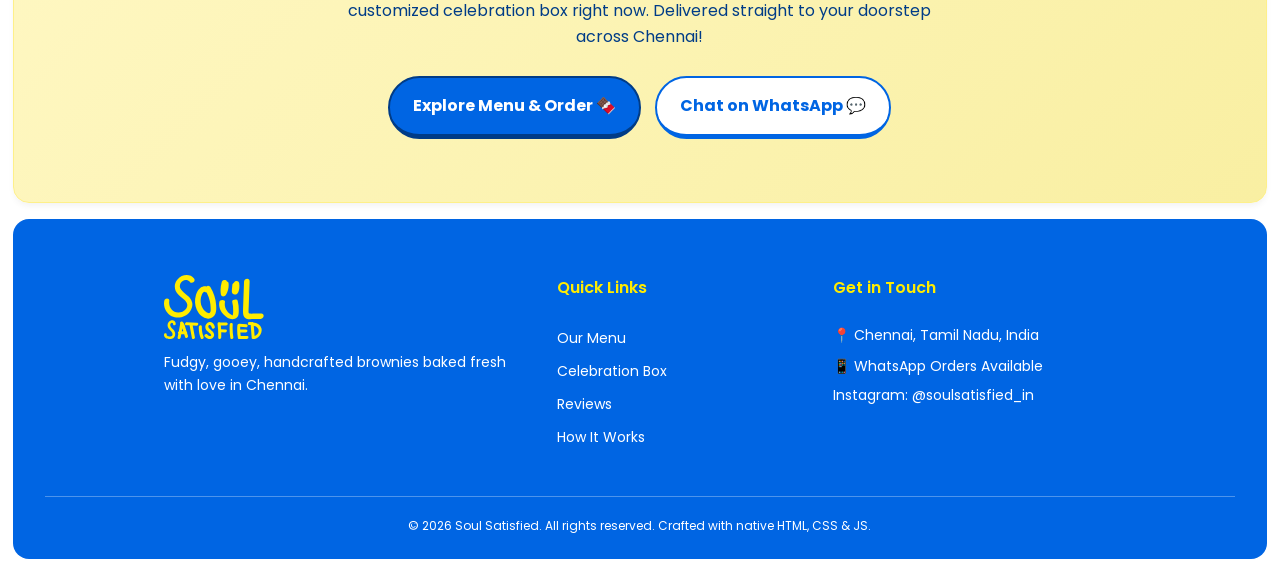
==== commit 49ad0f33: "Add files via upload" ====
--- a/about.html
+++ b/about.html
@@ -22,8 +22,9 @@
 
     <!-- STICKY NAVBAR HEADER -->
     <header class="navbar-header">
-        <!-- Logo Slot (Empty for your SVG code) -->
+        <!-- Logo Slot -->
         <div class="nav-logo-slot">
+           <div class="nav-logo-slot">
             <svg width="183" height="49" viewBox="0 0 183 49" fill="none" xmlns="http://www.w3.org/2000/svg">
             <path d="M59.831 41.051C59.0086 40.2147 58.0761 39.2668 58.155 38.0372C58.1936 37.4443 58.4799 36.7563 59.172 36.6062C59.3163 36.5721 59.4665 36.5708 59.6114 36.6025C59.7564 36.6342 59.8923 36.698 60.009 36.7892C60.1197 36.8815 60.207 36.9986 60.2637 37.1309C60.3205 37.2631 60.3452 37.4069 60.3358 37.5504C60.3205 37.718 60.3559 37.8863 60.4373 38.0337C60.5188 38.1811 60.6426 38.3008 60.7929 38.3775C60.9644 38.4589 61.1539 38.4957 61.3435 38.4845C61.5332 38.4733 61.717 38.4144 61.8777 38.3135C62.0174 38.2268 62.1332 38.1068 62.2146 37.9643C62.296 37.8218 62.3405 37.6613 62.344 37.4974C62.3746 37.0253 62.2845 36.5533 62.0822 36.1254C61.88 35.6976 61.5721 35.3278 61.1875 35.0508C60.8176 34.8025 60.3934 34.6461 59.9504 34.5948C59.5074 34.5436 59.0586 34.5989 58.6415 34.7562C56.6498 35.4443 55.9008 37.5394 56.2074 39.1607C56.4644 40.5276 57.3657 41.4956 58.2376 42.4325C58.5276 42.7436 58.8269 43.0656 59.0949 43.395C59.4436 43.8214 59.9117 44.4783 59.9485 45.2249C59.9723 45.6878 59.8365 46.3521 59.3776 46.6888C58.6708 47.2158 57.496 46.9706 56.9325 46.8535C56.1982 46.6998 55.3299 46.3374 55.4346 45.4939C55.5153 44.8424 55.0454 44.5442 54.5736 44.5442C54.2942 44.5384 54.0225 44.636 53.811 44.8181C53.5994 45.0002 53.4631 45.254 53.4282 45.5305C53.3685 45.9857 53.4259 46.4487 53.5952 46.8757C53.7644 47.3028 54.0398 47.6798 54.3956 47.9715C55.1849 48.6339 56.2312 48.8279 57.0518 48.923C57.3521 48.9596 57.6542 48.9792 57.9568 48.9816C58.626 48.9935 59.2892 48.8546 59.8971 48.5754C60.7235 48.157 61.3622 47.4445 61.6868 46.579C62.2889 45.0254 61.8704 43.3529 60.4845 41.7445C60.288 41.5158 60.0659 41.2907 59.831 41.051Z" fill="#0065E3"/>
             <path d="M71.0396 44.3008C71.0626 44.2277 71.0767 44.1522 71.0818 44.0758C71.0974 43.9017 71.0686 43.7265 70.9979 43.5665C70.9273 43.4065 70.8173 43.267 70.678 43.1608L69.896 40.6887C69.7987 40.3813 69.7124 40.0647 69.6188 39.7445C69.1874 38.233 68.7413 36.6703 67.4913 35.7188C67.3809 35.6427 67.2552 35.5916 67.123 35.5691C66.9907 35.5467 66.8552 35.5534 66.7258 35.5888C66.3791 35.6683 66.0732 35.8706 65.8649 36.1579C65.7386 36.3286 65.6646 36.5322 65.6519 36.7439C65.6392 36.9556 65.6883 37.1665 65.7933 37.351L64.7121 43.1553C64.535 43.2561 64.3846 43.3975 64.2732 43.5677C64.1618 43.738 64.0926 43.9322 64.0714 44.1343C64.0588 44.2863 64.0796 44.4391 64.1322 44.5822C64.1848 44.7254 64.268 44.8554 64.3761 44.9632L63.8346 47.8618C63.8099 47.994 63.8154 48.1302 63.8507 48.26C63.886 48.3899 63.9501 48.5102 64.0384 48.612C64.1374 48.7303 64.2612 48.8257 64.401 48.8914C64.5408 48.9571 64.6933 48.9917 64.8479 48.9926H64.8681C65.1817 48.975 65.4795 48.8496 65.7107 48.6377C65.942 48.4258 66.0925 48.1406 66.1365 47.8306L66.623 45.2469H68.846L69.5086 47.3402C69.6739 47.8599 70.1493 48.2954 70.8413 48.0978C71.1856 47.9829 71.4764 47.7476 71.66 47.4354C71.7343 47.3224 71.7839 47.1951 71.8057 47.0618C71.8275 46.9284 71.821 46.792 71.7867 46.6614L71.0396 44.3008ZM68.1227 42.9577H67.0434L67.4454 40.804L67.5004 40.9869C67.5996 41.3078 67.6993 41.6262 67.7997 41.9421L68.1227 42.9577Z" fill="#0065E3"/>
@@ -43,8 +44,9 @@
             </svg>
 
         </div>
-
-        <!-- Nav Links -->
+        </div>
+
+        <!-- Desktop Nav Links -->
         <nav class="nav-links">
             <a href="#products">Our Menu</a>
             <a href="#celebration">Celebration Box</a>
@@ -52,11 +54,27 @@
             <a href="#process">How It Works</a>
         </nav>
 
-        <!-- Nav CTA Button -->
-        <div class="nav-action">
+        <!-- Desktop Order Now Button (Hidden on Mobile) -->
+        <div class="nav-action" style="display: flex;">
             <a href="#products" class="btn-primary nav-cta-btn">
                 Order Now
             </a>
+        </div>
+
+        <!-- Hamburger Toggle Button (Mobile/Tablet) -->
+        <button class="hamburger-menu" aria-label="Toggle Navigation">
+            <span></span>
+            <span></span>
+            <span></span>
+        </button>
+
+        <!-- Mobile Slide-out Menu Panel -->
+        <div class="mobile-nav-menu">
+            <a href="#products">Our Menu</a>
+            <a href="#celebration">Celebration Box</a>
+            <a href="#reviews">Reviews</a>
+            <a href="#process">How It Works</a>
+            <a href="#products" class="btn-primary" style="padding: 0.75rem 1.5rem; text-decoration: none; width: 100%; text-align: center; justify-content: center; color: #FFFFFF !important;">Order Now </a>
         </div>
     </header>
 
--- a/styles/responsive.css
+++ b/styles/responsive.css
@@ -1132,4 +1132,63 @@
         gap: 16px;
         margin-top: 8px;
     }
+}
+
+
+/* ==========================================================================
+   SECTION TITLES - LINE HEIGHT / GAP FIX
+   ========================================================================== */
+.founder-title,
+.brand-title,
+.products-title,
+.reviews-title,
+.cta-title,
+.hero-title {
+    line-height: 1.5 !important;
+}
+
+/* ==========================================================================
+   BRAND SECTION LOGO - VERTICAL SPACING FIX
+   ========================================================================== */
+.brand-image-slot {
+    height: auto !important;
+    max-height: 300px;
+    display: flex;
+    justify-content: center;
+    align-items: center;
+    overflow: hidden;
+}
+
+.brand-image-slot svg {
+    max-height: 260px; /* Adjust this value to make the logo larger or smaller */
+    width: 100%;
+    object-fit: contain;
+}
+
+
+/* ==========================================================================
+   GALLERY FILTERS - HORIZONTAL SCROLLABLE ROW
+   ========================================================================== */
+.gallery-filters {
+    display: flex !important;
+    flex-wrap: nowrap !important;
+    overflow-x: auto !important;
+    justify-content: flex-start !important;
+    gap: 10px !important;
+    width: 100% !important;
+    max-width: 100%;
+    padding: 8px 4px 16px 4px !important;
+    -webkit-overflow-scrolling: touch;
+    scroll-snap-type: x mandatory;
+}
+
+/* Hide scrollbar for a sleek look while keeping native touch/mouse scroll */
+.gallery-filters::-webkit-scrollbar {
+    display: none;
+}
+
+.gallery-filters .filter-btn {
+    flex: 0 0 auto !important;
+    white-space: nowrap !important;
+    scroll-snap-align: start;
 }
